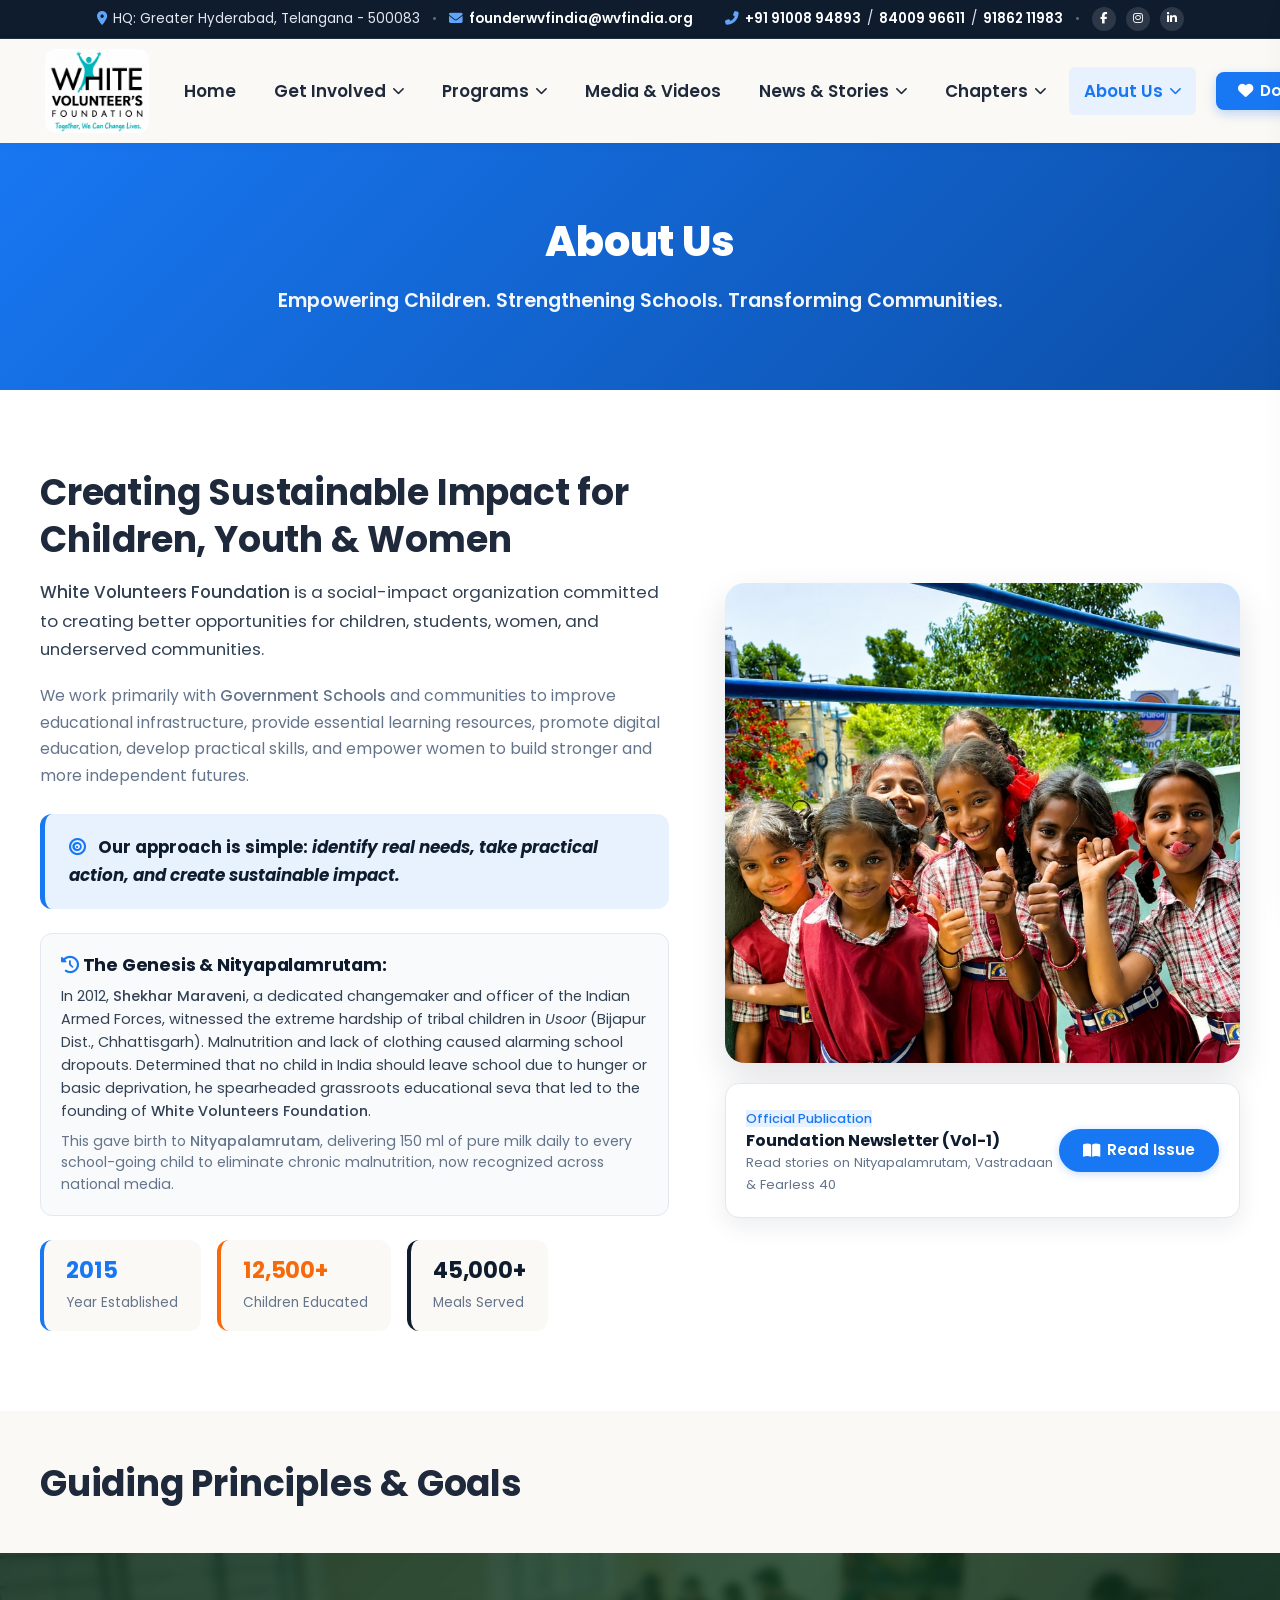
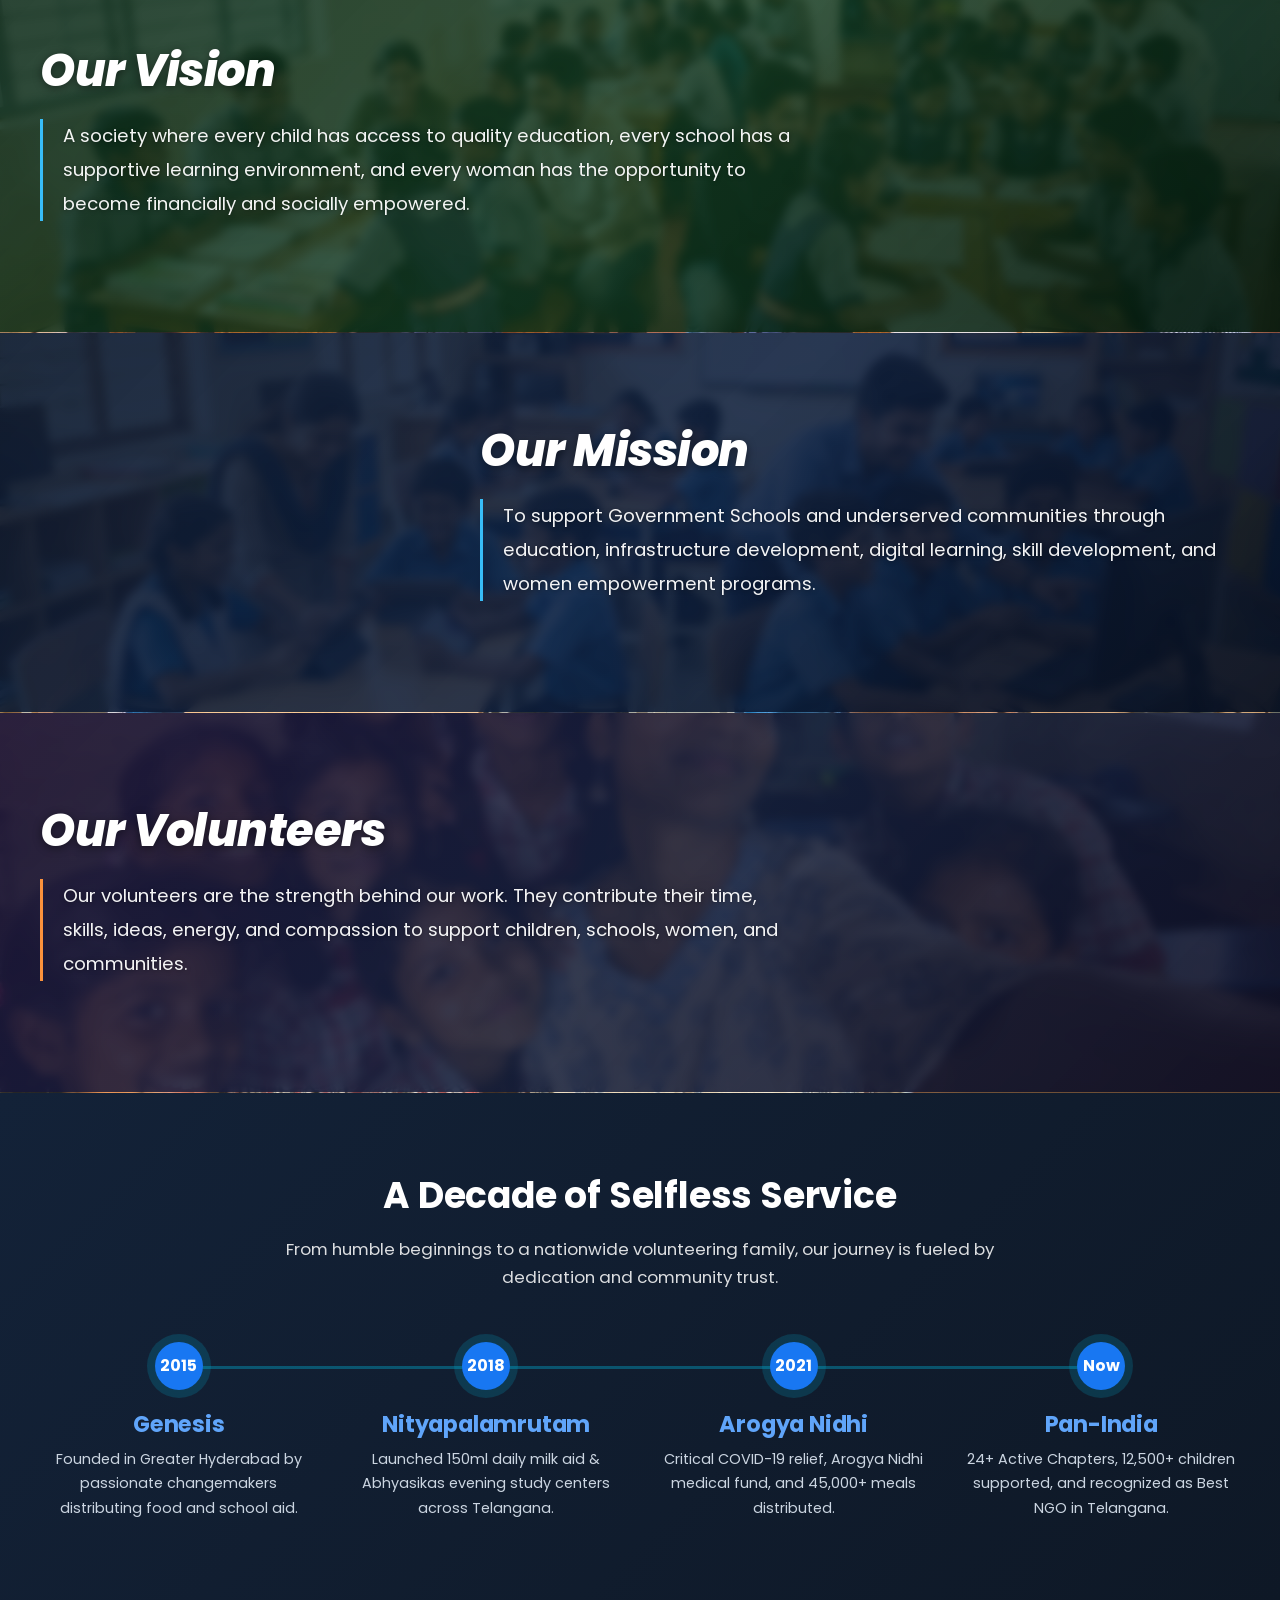
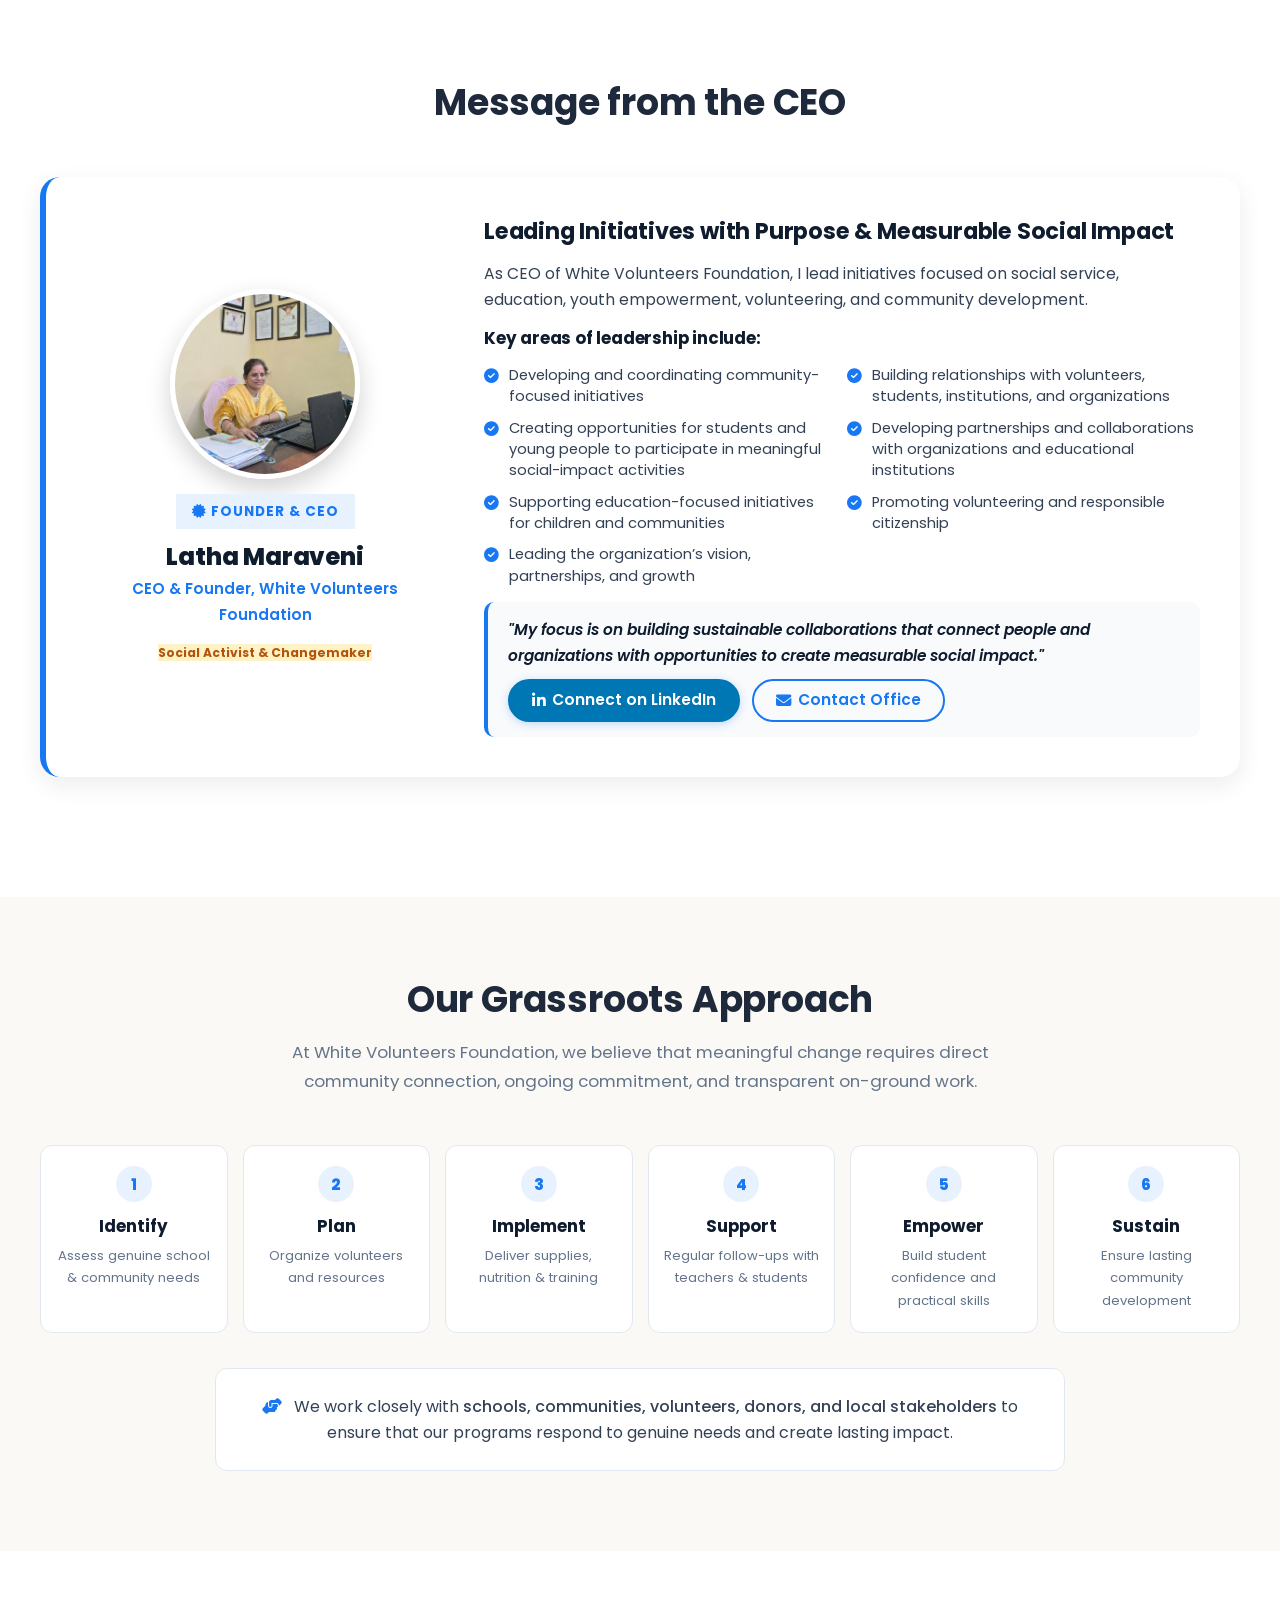
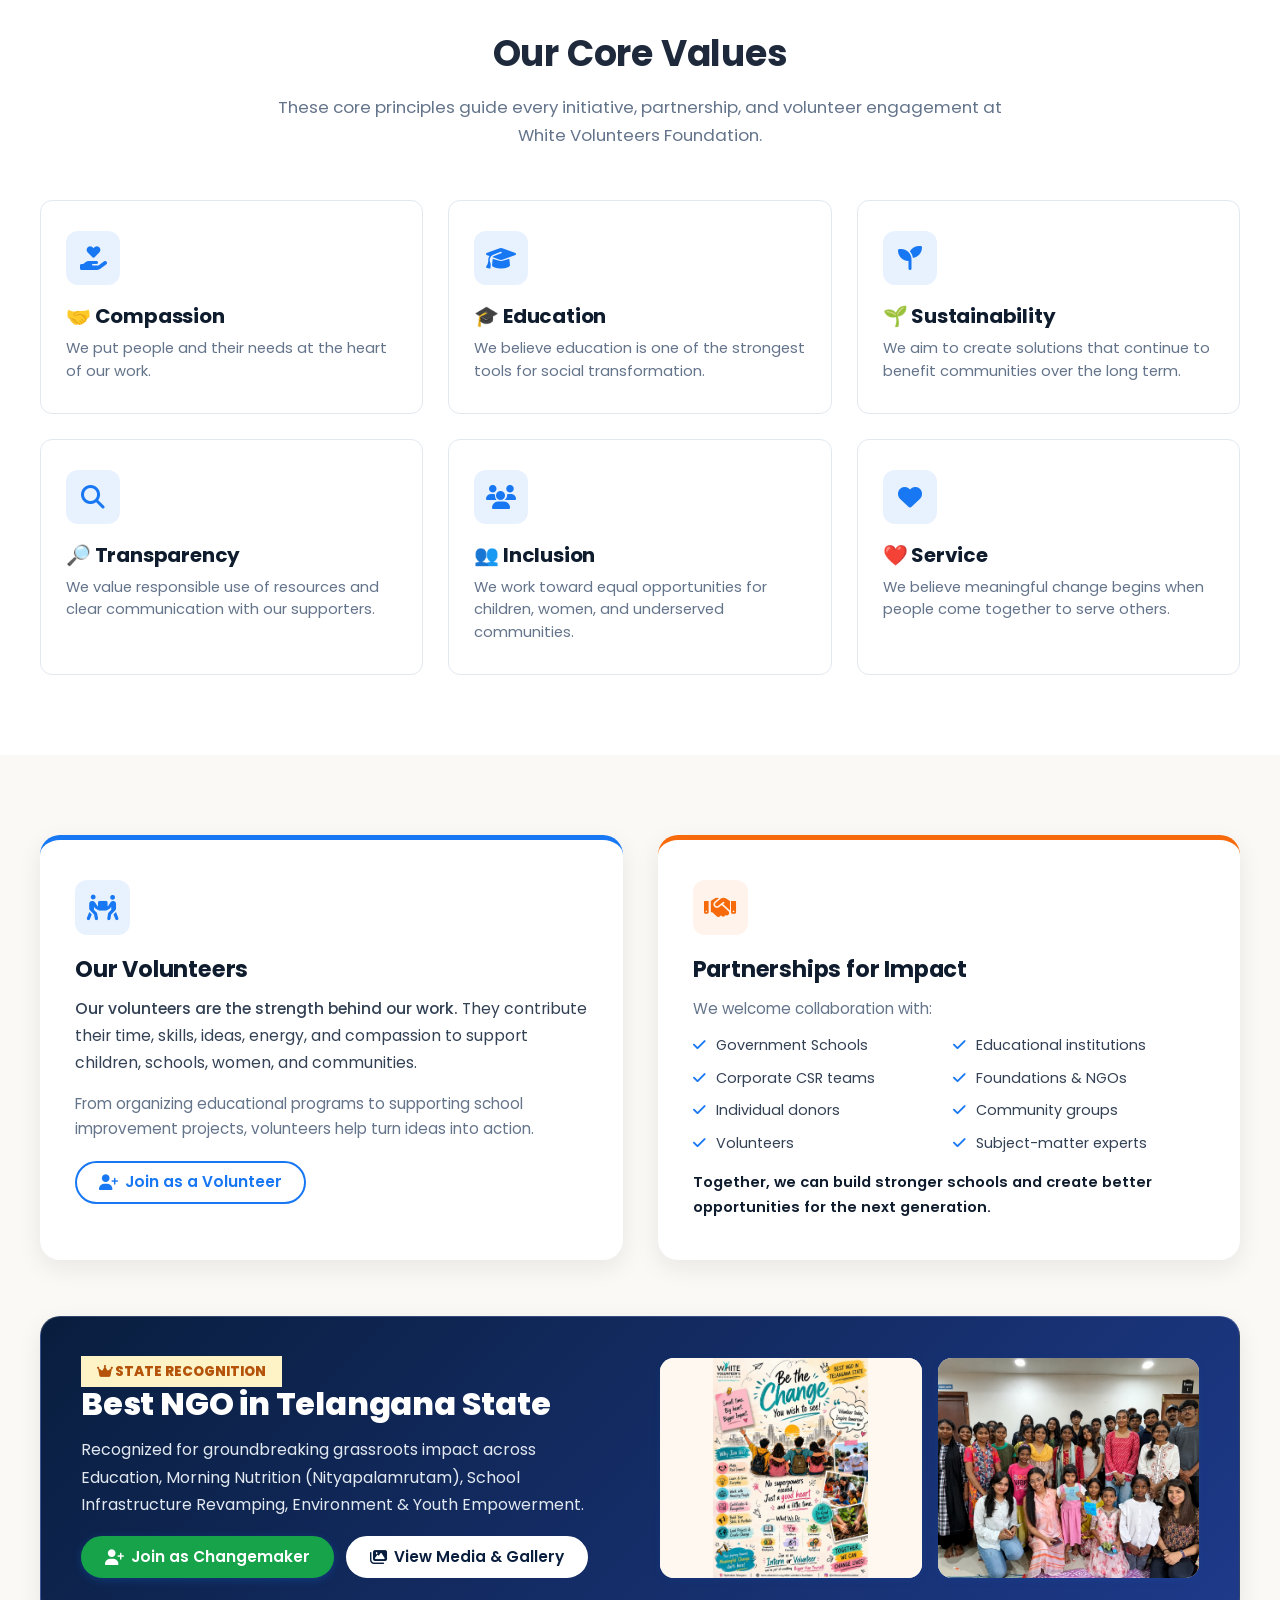
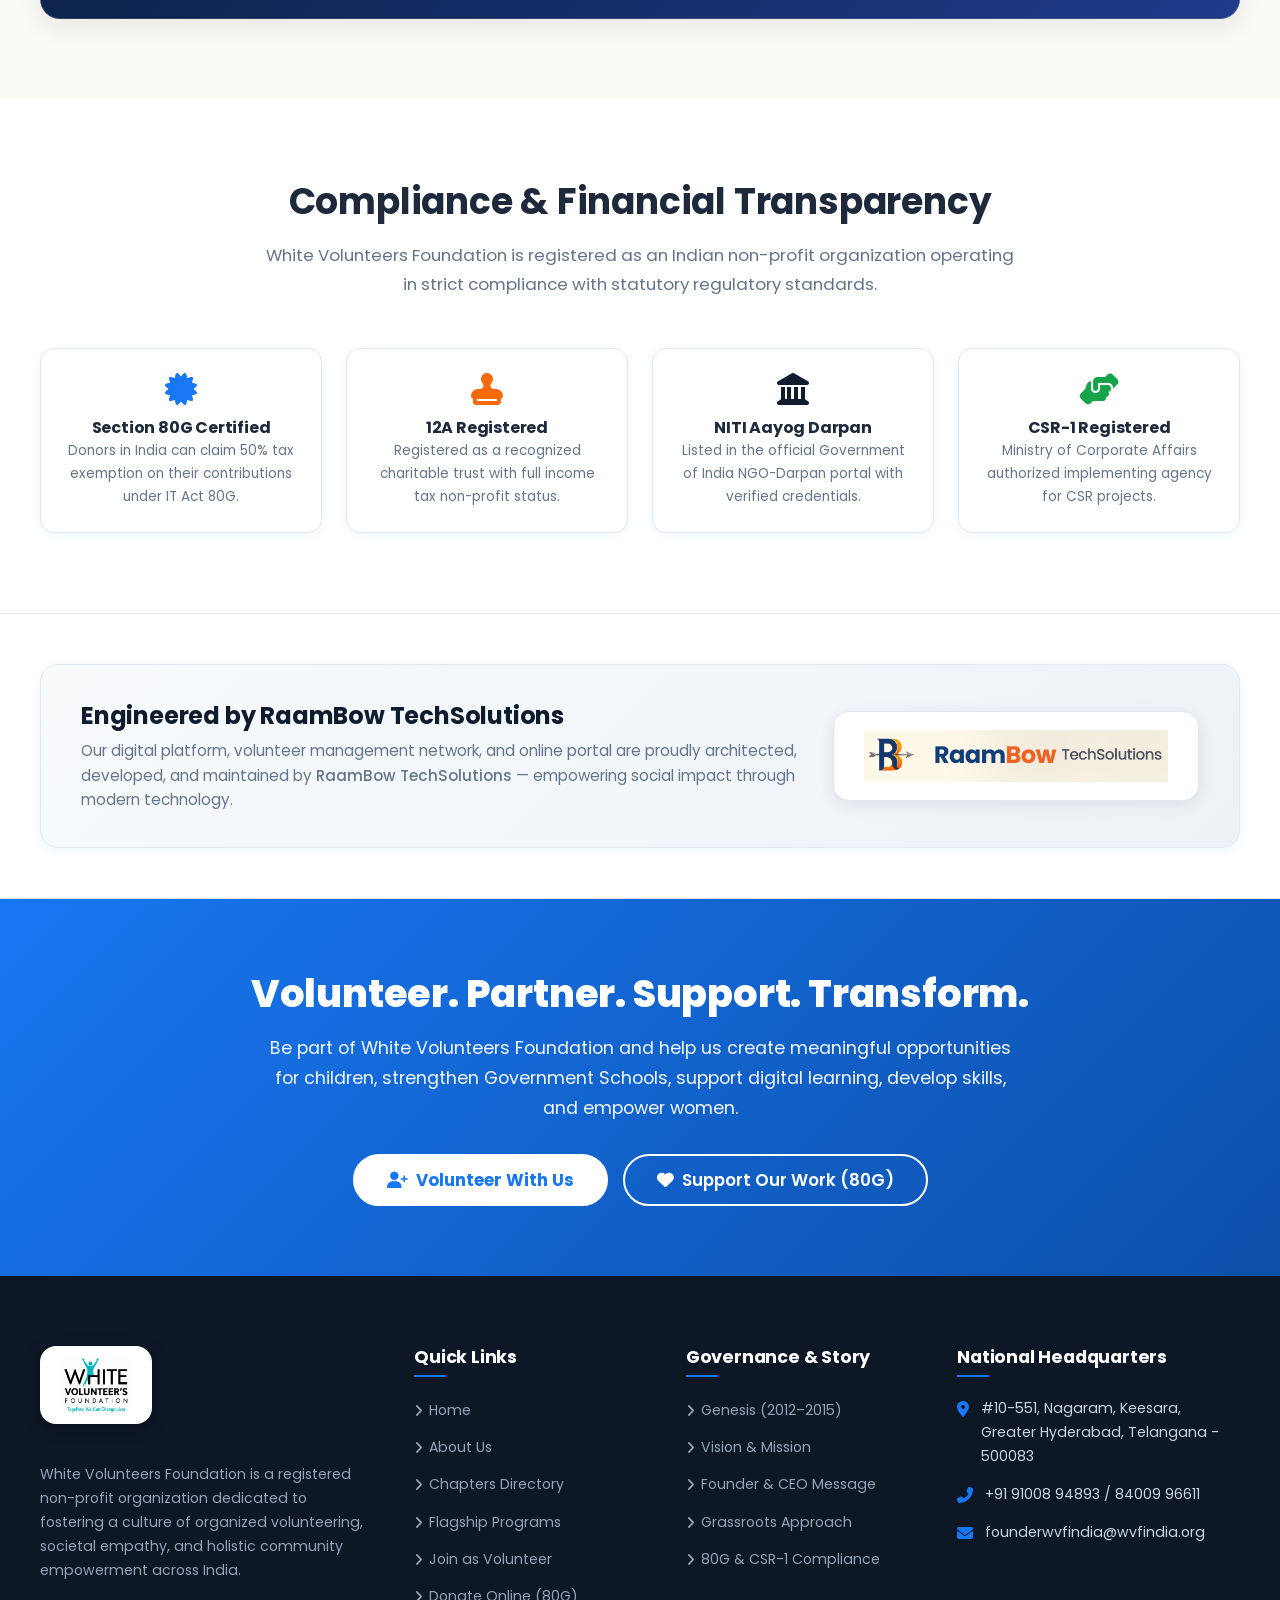
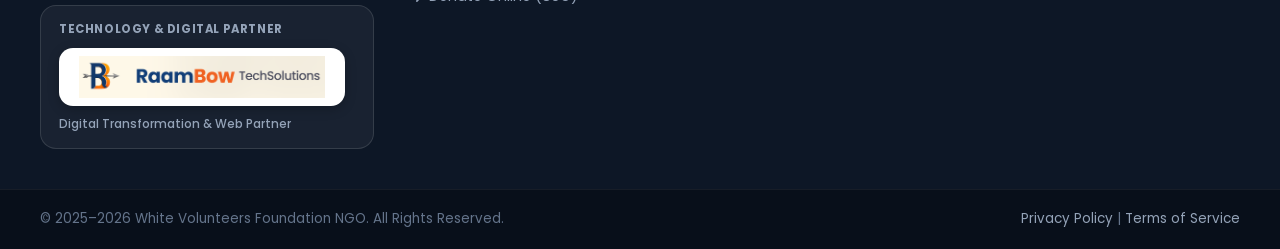
==== about.html @ 5dcb15ef "Initial commit: White Volunteers Foundation website" ====
<!DOCTYPE html>
<html lang="en">
<head>
  <meta charset="UTF-8">
  <meta name="viewport" content="width=device-width, initial-scale=1.0">
  <title>About Us | White Volunteers Foundation</title>
  <meta name="description" content="Learn about White Volunteers Foundation's history, vision, leadership, philosophy of seva, and commitment to transparent social impact since 2015.">
  
  <!-- Favicon -->
  <link rel="icon" type="image/png" href="assets/images/logo.png">
  
  <!-- Google Fonts (Poppins: 400, 500, 600, 700, 800) -->
  <link rel="preconnect" href="https://fonts.googleapis.com">
  <link rel="preconnect" href="https://fonts.gstatic.com" crossorigin>
  <link href="https://fonts.googleapis.com/css2?family=Poppins:ital,wght@0,300;0,400;0,500;0,600;0,700;0,800;0,900;1,400;1,500;1,600;1,700&display=swap" rel="stylesheet">
  
  <!-- Font Awesome Icons -->
  <link rel="stylesheet" href="https://cdnjs.cloudflare.com/ajax/libs/font-awesome/6.5.1/css/all.min.css">
  
  <!-- Main Stylesheet -->
  <link rel="stylesheet" href="assets/css/style.css">

  <script>
    if ('scrollRestoration' in history) {
      history.scrollRestoration = 'manual';
    }
    window.scrollTo(0, 0);
  </script>
</head>
<body>

  <!-- Topbar -->
  <div class="topbar">
    <div class="container topbar-container">
      <div class="topbar-group">
        <span class="topbar-item"><i class="fas fa-map-marker-alt"></i> HQ: Greater Hyderabad, Telangana - 500083</span>
        <span class="topbar-sep">&bull;</span>
        <span class="topbar-item"><i class="fas fa-envelope"></i> <a href="mailto:founderwvfindia@wvfindia.org">founderwvfindia@wvfindia.org</a></span>
      </div>

      <div class="topbar-group">
        <span class="topbar-item"><i class="fas fa-phone-alt"></i> <a href="tel:+919100894893">+91 91008 94893</a> / <a href="tel:+918400996611">84009 96611</a> / <a href="tel:+919186211983">91862 11983</a></span>
        <span class="topbar-sep">&bull;</span>
        <div class="topbar-socials">
          <a href="https://www.facebook.com/www.wvfindia.org?mibextid=rS40aB7S9Ucbxw6v" target="_blank" aria-label="Facebook"><i class="fab fa-facebook-f"></i></a>
          <a href="https://www.instagram.com/p/DHYTIrJPWHr/?igsh=NXNieDFqODU4czhj" target="_blank" aria-label="Instagram"><i class="fab fa-instagram"></i></a>
          <a href="https://in.linkedin.com/in/latha-maraveni-44308a165" target="_blank" aria-label="LinkedIn"><i class="fab fa-linkedin-in"></i></a>
        </div>
      </div>
    </div>
  </div>

  <!-- Site Header -->
  <header class="site-header">
    <div class="container">
      <nav class="navbar">
        <!-- Logo -->
        <a href="index.html" class="logo-container" aria-label="White Volunteers Foundation Home">
          <img src="assets/images/logo.png" alt="White Volunteer's Foundation" class="brand-logo-img">
        </a>

        <!-- Desktop Navigation Menu -->
        <ul class="nav-menu">
          <li class="nav-item">
            <a href="index.html" class="nav-link">Home</a>
          </li>

          <!-- Get Involved Dropdown -->
          <li class="nav-item has-mega-menu">
            <a href="volunteer.html" class="nav-link">Get Involved <i class="fas fa-chevron-down"></i></a>
            <div class="mega-menu">
              <div class="container">
                <div class="mega-menu-grid">
                  <div>
                    <h4 class="mega-col-title"><i class="fas fa-hand-holding-heart"></i> Volunteering Tracks</h4>
                    <ul class="mega-list">
                      <li><a href="volunteer.html#community-internship"><i class="fas fa-graduation-cap"></i> Community Connect Internship</a></li>
                      <li><a href="volunteer.html" onclick="openVolunteerModal('Weekend Seva')"><i class="fas fa-user"></i> Weekend School Seva</a></li>
                      <li><a href="volunteer.html" onclick="openVolunteerModal('Skill Mentorship')"><i class="fas fa-chalkboard-teacher"></i> Student Skill Mentorship</a></li>
                      <li><a href="volunteer.html" onclick="openVolunteerModal('School Kit Drive')"><i class="fas fa-box-open"></i> School Kit Donation Drive</a></li>
                    </ul>
                  </div>
                  <div>
                    <h4 class="mega-col-title"><i class="fas fa-handshake"></i> Partnerships</h4>
                    <ul class="mega-list">
                      <li><a href="programs.html"><i class="fas fa-briefcase"></i> Corporate CSR Collaborations</a></li>
                      <li><a href="about.html#values"><i class="fas fa-users-cog"></i> Institutional Partnerships</a></li>
                      <li><a href="about.html#impact-approach"><i class="fas fa-landmark"></i> Our Grassroots Approach</a></li>
                      <li><a href="contact.html"><i class="fas fa-building"></i> Partner With Us</a></li>
                    </ul>
                  </div>
                  <div>
                    <h4 class="mega-col-title"><i class="fas fa-calendar-alt"></i> Giving & Impact</h4>
                    <ul class="mega-list">
                      <li><a href="donate.html"><i class="fas fa-donate"></i> Online Donation (80G Exemption)</a></li>
                      <li><a href="donate.html#payment-portal"><i class="fas fa-qrcode"></i> Scan PhonePe QR</a></li>
                      <li><a href="chapters.html"><i class="fas fa-map-marked-alt"></i> 24+ City Chapters</a></li>
                      <li><a href="newsletter.html"><i class="fas fa-newspaper"></i> Foundation Newsletter Vol-1</a></li>
                    </ul>
                  </div>
                  <div class="mega-cta-card">
                    <h4>Make a Difference</h4>
                    <p>Join over 12,500 active volunteers across 24+ city chapters today!</p>
                    <button class="btn btn-primary btn-sm" onclick="openVolunteerModal('Header Menu Signup')"><i class="fas fa-user-plus"></i> Join as Volunteer</button>
                  </div>
                </div>
              </div>
            </div>
          </li>

          <!-- Programs Dropdown -->
          <li class="nav-item has-mega-menu">
            <a href="programs.html" class="nav-link">Programs <i class="fas fa-chevron-down"></i></a>
            <div class="mega-menu">
              <div class="container">
                <div class="mega-menu-grid">
                  <div>
                    <h4 class="mega-col-title"><i class="fas fa-school"></i> 5 Key Projects</h4>
                    <ul class="mega-list">
                      <li><a href="javascript:void(0)" onclick="openProjectModal(1)"><i class="fas fa-paint-roller"></i> 1. School Renovation</a></li>
                      <li><a href="javascript:void(0)" onclick="openProjectModal(2)"><i class="fas fa-pencil-ruler"></i> 2. Stationery Distribution</a></li>
                      <li><a href="javascript:void(0)" onclick="openProjectModal(3)"><i class="fas fa-laptop-code"></i> 3. Student Skill Development</a></li>
                      <li><a href="javascript:void(0)" onclick="openProjectModal(4)"><i class="fas fa-desktop"></i> 4. Digital Library in Schools</a></li>
                      <li><a href="javascript:void(0)" onclick="openProjectModal(5)"><i class="fas fa-female"></i> 5. Women Empowerment</a></li>
                    </ul>
                  </div>
                  <div>
                    <h4 class="mega-col-title"><i class="fas fa-heartbeat"></i> Flagship Drives</h4>
                    <ul class="mega-list">
                      <li><a href="newsletter.html#nityapalamrutam"><i class="fas fa-tint"></i> Nityapalamrutam Milk Aid</a></li>
                      <li><a href="newsletter.html#vastradaan"><i class="fas fa-tshirt"></i> Vastradaan Clothing Drive</a></li>
                      <li><a href="newsletter.html#bhuddhishakti"><i class="fas fa-graduation-cap"></i> Bhuddhishakti Scholarships</a></li>
                      <li><a href="newsletter.html#brainybirds"><i class="fas fa-dove"></i> #BRAINYBIRDS School Seva</a></li>
                    </ul>
                  </div>
                  <div>
                    <h4 class="mega-col-title"><i class="fas fa-bullseye"></i> Special Campaigns</h4>
                    <ul class="mega-list">
                      <li><a href="volunteer.html#internship"><i class="fas fa-graduation-cap"></i> Community Connect Internship</a></li>
                      <li><a href="javascript:void(0)" onclick="openDonateModal(200, 'Education Today - 500 Children')"><i class="fas fa-child"></i> Education Today Campaign</a></li>
                      <li><a href="programs.html"><i class="fas fa-layer-group"></i> View All Flagship Programs</a></li>
                    </ul>
                  </div>
                  <div class="mega-cta-card">
                    <h4 style="color: var(--primary);">Support A Child</h4>
                    <p>Sponsor a child's complete school stationery kit for only ₹200.</p>
                    <button class="btn btn-primary btn-sm" onclick="openDonateModal(200, 'Sponsor a Child')"><i class="fas fa-heart"></i> Donate ₹200</button>
                  </div>
                </div>
              </div>
            </div>
          </li>

          <!-- Media & Videos Link -->
          <li class="nav-item">
            <a href="media.html" class="nav-link">Media & Videos</a>
          </li>

          <!-- News & Stories Dropdown -->
          <li class="nav-item">
            <a href="newsletter.html" class="nav-link">News & Stories <i class="fas fa-chevron-down"></i></a>
            <ul class="dropdown-menu">
              <li><a href="newsletter.html" class="dropdown-item"><i class="fas fa-newspaper"></i> Foundation Newsletter (Vol-1)</a></li>
              <li><a href="media.html" class="dropdown-item"><i class="fas fa-video"></i> Video Documentaries & Ground Action</a></li>
              <li><a href="https://timesofindia.indiatimes.com/city/hyderabad/officers-initiative-provides-nutrition-to-3k-students/amp_articleshow/116662040.cms" target="_blank" class="dropdown-item"><i class="fas fa-newspaper"></i> Times of India National Feature</a></li>
              <li><a href="https://www.sakshi.com/telugu-news/family/start-school-breakfast-latha-maraveni-latha-maraveni-1443149" target="_blank" class="dropdown-item"><i class="fas fa-newspaper"></i> Sakshi News Story</a></li>
            </ul>
          </li>

          <!-- Chapters Direct Link -->
          <li class="nav-item">
            <a href="chapters.html" class="nav-link">Chapters <i class="fas fa-chevron-down"></i></a>
            <ul class="dropdown-menu">
              <li><a href="chapters.html" class="dropdown-item"><i class="fas fa-map-marked-alt"></i> All 24+ City Chapters</a></li>
              <li><a href="chapters.html" class="dropdown-item"><i class="fas fa-city"></i> Hyderabad Central HQ</a></li>
              <li><a href="chapters.html" class="dropdown-item"><i class="fas fa-landmark"></i> Warangal Chapter</a></li>
              <li><a href="chapters.html" class="dropdown-item"><i class="fas fa-building"></i> Bengaluru Chapter</a></li>
              <li><a href="chapters.html" class="dropdown-item"><i class="fas fa-landmark"></i> Delhi-NCR Chapter</a></li>
            </ul>
          </li>

          <!-- About Us Dropdown -->
          <li class="nav-item">
            <a href="about.html" class="nav-link active">About Us <i class="fas fa-chevron-down"></i></a>
            <ul class="dropdown-menu">
              <li><a href="about.html#story" class="dropdown-item"><i class="fas fa-history"></i> Our Story & Journey</a></li>
              <li><a href="about.html#vision-mission" class="dropdown-item"><i class="fas fa-bullseye"></i> Vision & Mission</a></li>
              <li><a href="about.html#leadership-note" class="dropdown-item"><i class="fas fa-user-tie"></i> Message from the CEO</a></li>
              <li><a href="about.html#impact-approach" class="dropdown-item"><i class="fas fa-hands-helping"></i> Our Grassroots Approach</a></li>
              <li><a href="about.html#values" class="dropdown-item"><i class="fas fa-heart"></i> Our 6 Core Values</a></li>
            </ul>
          </li>
        </ul>

        <!-- Right Side Action Buttons -->
        <div class="header-actions">
          <button class="btn btn-primary btn-sm" onclick="openDonateModal(1000, 'About Us Page')"><i class="fas fa-heart"></i> Donate</button>
          <button class="btn btn-outline btn-sm" onclick="openVolunteerModal('About Us Page')"><i class="fas fa-user-plus"></i> Volunteer</button>
          <button class="mobile-toggle" aria-label="Open Navigation Menu"><i class="fas fa-bars"></i></button>
        </div>
      </nav>
    </div>
  </header>

  <!-- Mobile Drawer -->
  <div class="mobile-drawer-overlay"></div>
  <div class="mobile-drawer">
    <div class="drawer-header">
      <div class="logo-container">
        <img src="assets/images/logo.png" alt="White Volunteer's Foundation" style="height: 52px; border-radius: 6px;">
      </div>
      <button class="drawer-close"><i class="fas fa-times"></i></button>
    </div>
    <ul class="mobile-nav-list">
      <li><a href="index.html" class="mobile-nav-link">Home</a></li>
      <li><a href="volunteer.html" class="mobile-nav-link">Get Involved</a></li>
      <li><a href="programs.html" class="mobile-nav-link">Programs (5 Key Projects)</a></li>
      <li><a href="media.html" class="mobile-nav-link">Media & Videos</a></li>
      <li><a href="newsletter.html" class="mobile-nav-link">Newsletter (Vol-1)</a></li>
      <li><a href="chapters.html" class="mobile-nav-link">Chapters (24+ Cities)</a></li>
      <li><a href="about.html" class="mobile-nav-link active">About Us</a></li>
      <li><a href="contact.html" class="mobile-nav-link">Contact Us</a></li>
    </ul>
    <div class="drawer-footer">
      <button class="btn btn-primary" style="width: 100%;" onclick="openDonateModal(1000, 'Mobile Drawer')"><i class="fas fa-heart"></i> Donate Now</button>
      <button class="btn btn-outline" style="width: 100%;" onclick="openVolunteerModal('Mobile Drawer')"><i class="fas fa-user-plus"></i> Become a Volunteer</button>
    </div>
  </div>

  <!-- Page Banner -->
  <section style="background: linear-gradient(135deg, var(--primary) 0%, #0c4fa8 100%); color: #fff; padding: 4.5rem 0; text-align: center;">
    <div class="container">
      <h1 style="color: #ffffff; margin-bottom: 1rem; font-size: 2.6rem; font-weight: 800;">About Us</h1>
      <p style="color: rgba(255, 255, 255, 0.95); max-width: 780px; margin: 0 auto; font-size: 1.2rem; font-weight: 600;">
        Empowering Children. Strengthening Schools. Transforming Communities.
      </p>
    </div>
  </section>

  <!-- About Us & Our Core Approach -->
  <section class="section-padding" id="story">
    <div class="container">
      <div style="display: grid; grid-template-columns: 1.1fr 0.9fr; gap: 3.5rem; align-items: center;">
        <div>
          <h2 class="section-title align-left">Creating Sustainable Impact for Children, Youth & Women</h2>
          <p style="font-size: 1.05rem; line-height: 1.7; color: var(--text-main); margin-bottom: 1.2rem;">
            <strong>White Volunteers Foundation</strong> is a social-impact organization committed to creating better opportunities for children, students, women, and underserved communities.
          </p>
          <p style="font-size: 0.98rem; line-height: 1.7; color: var(--text-muted); margin-bottom: 1.2rem;">
            We work primarily with <strong>Government Schools</strong> and communities to improve educational infrastructure, provide essential learning resources, promote digital education, develop practical skills, and empower women to build stronger and more independent futures.
          </p>
          <div style="background: var(--primary-light); padding: 1.2rem 1.5rem; border-radius: 12px; border-left: 5px solid var(--primary); margin: 1.5rem 0;">
            <p style="margin: 0; font-weight: 700; color: var(--secondary); font-size: 1.05rem;">
              <i class="fas fa-bullseye" style="color: var(--primary); margin-right: 8px;"></i>
              Our approach is simple: <em>identify real needs, take practical action, and create sustainable impact.</em>
            </p>
          </div>
          
          <div style="background: var(--bg-subtle); padding: 20px; border-radius: 12px; margin-top: 20px; border: 1px solid var(--border-color);">
            <h4 style="color: var(--secondary); font-size: 1.1rem; margin-bottom: 8px;"><i class="fas fa-history" style="color: var(--primary);"></i> The Genesis & Nityapalamrutam:</h4>
            <p style="font-size: 0.9rem; line-height: 1.6; color: var(--text-main); margin-bottom: 8px;">
              In 2012, <strong>Shekhar Maraveni</strong>, a dedicated changemaker and officer of the Indian Armed Forces, witnessed the extreme hardship of tribal children in <em>Usoor</em> (Bijapur Dist., Chhattisgarh). Malnutrition and lack of clothing caused alarming school dropouts. Determined that no child in India should leave school due to hunger or basic deprivation, he spearheaded grassroots educational seva that led to the founding of <strong>White Volunteers Foundation</strong>.
            </p>
            <p style="font-size: 0.88rem; line-height: 1.5; color: var(--text-muted); margin: 0;">
              This gave birth to <strong>Nityapalamrutam</strong>, delivering 150 ml of pure milk daily to every school-going child to eliminate chronic malnutrition, now recognized across national media.
            </p>
          </div>

          <div style="display: flex; gap: 1rem; margin-top: 1.5rem; flex-wrap: wrap;">
            <div style="background: var(--bg-warm); padding: 1rem 1.4rem; border-radius: 12px; border-left: 4px solid var(--primary);">
              <h4 style="color: var(--primary); font-size: 1.4rem; margin-bottom: 0.2rem;">2015</h4>
              <span style="font-size: 0.85rem; color: var(--text-muted);">Year Established</span>
            </div>
            <div style="background: var(--bg-warm); padding: 1rem 1.4rem; border-radius: 12px; border-left: 4px solid var(--accent);">
              <h4 style="color: var(--accent); font-size: 1.4rem; margin-bottom: 0.2rem;">12,500+</h4>
              <span style="font-size: 0.85rem; color: var(--text-muted);">Children Educated</span>
            </div>
            <div style="background: var(--bg-warm); padding: 1rem 1.4rem; border-radius: 12px; border-left: 4px solid var(--secondary);">
              <h4 style="color: var(--secondary); font-size: 1.4rem; margin-bottom: 0.2rem;">45,000+</h4>
              <span style="font-size: 0.85rem; color: var(--text-muted);">Meals Served</span>
            </div>
          </div>
        </div>

        <div>
          <img src="assets/images/school-girls-thumbs-up-outdoors.jpg" alt="White Volunteers Foundation School Engagement - Joyful Students" style="border-radius: 20px; box-shadow: var(--shadow-lg); width: 100%; height: 480px; object-fit: cover; object-position: center 15%;">
          
          <div style="background: #ffffff; padding: 20px; border-radius: 14px; box-shadow: var(--shadow-md); margin-top: 20px; border: 1px solid var(--border-color); display: flex; justify-content: space-between; align-items: center;">
            <div>
              <span class="badge" style="background: var(--primary-light); color: var(--primary); margin-bottom: 5px; font-size: 0.8rem;">Official Publication</span>
              <h4 style="margin: 0; font-size: 1rem; color: var(--secondary);">Foundation Newsletter (Vol-1)</h4>
              <p style="margin: 0; font-size: 0.82rem; color: var(--text-muted);">Read stories on Nityapalamrutam, Vastradaan & Fearless 40</p>
            </div>
            <a href="newsletter.html" class="btn btn-primary btn-sm"><i class="fas fa-book-open"></i> Read Issue</a>
          </div>
        </div>
      </div>
    </div>
  </section>

  <!-- Vision & Mission Immersive Stacked Section -->
  <section class="vision-mission-stacked-section" id="vision-mission">
    <div class="container text-center" style="padding-top: 50px; padding-bottom: 30px;">
      <h2 class="section-title">Guiding Principles &amp; Goals</h2>
    </div>

    <div class="immersive-stacked-wrap">
      <!-- Panel 1: Vision -->
      <div class="immersive-panel vision-panel">
        <div class="container immersive-container-left">
          <div class="immersive-content-box">
            <h3 class="immersive-title">Our Vision</h3>
            <div class="immersive-accent-quote">
              <p class="immersive-text">
                A society where every child has access to quality education, every school has a supportive learning environment, and every woman has the opportunity to become financially and socially empowered.
              </p>
            </div>
          </div>
        </div>
      </div>

      <!-- Panel 2: Mission (Right Side / Alternating Layout) -->
      <div class="immersive-panel mission-panel">
        <div class="container immersive-container-right">
          <div class="immersive-content-box">
            <h3 class="immersive-title">Our Mission</h3>
            <div class="immersive-accent-quote">
              <p class="immersive-text">
                To support Government Schools and underserved communities through education, infrastructure development, digital learning, skill development, and women empowerment programs.
              </p>
            </div>
          </div>
        </div>
      </div>

      <!-- Panel 3: Our Volunteers -->
      <div class="immersive-panel volunteer-panel">
        <div class="container immersive-container-left">
          <div class="immersive-content-box">
            <h3 class="immersive-title">Our Volunteers</h3>
            <div class="immersive-accent-quote">
              <p class="immersive-text">
                Our volunteers are the strength behind our work. They contribute their time, skills, ideas, energy, and compassion to support children, schools, women, and communities.
              </p>
            </div>
          </div>
        </div>
      </div>
    </div>
  </section>

  <!-- Timeline / Milestone Section -->
  <section class="section-padding timeline-section" id="story">
    <div class="container">
      <div class="section-header text-center">
        <h2 class="section-title" style="color: #fff;">A Decade of Selfless Service</h2>
        <p class="section-desc" style="color: rgba(255, 255, 255, 0.85);">From humble beginnings to a nationwide volunteering family, our journey is fueled by dedication and community trust.</p>
      </div>

      <div class="timeline">
        <div class="timeline-line"></div>
        <div class="timeline-item">
          <span class="dot">2015</span>
          <h3>Genesis</h3>
          <p>Founded in Greater Hyderabad by passionate changemakers distributing food and school aid.</p>
        </div>
        <div class="timeline-item">
          <span class="dot">2018</span>
          <h3>Nityapalamrutam</h3>
          <p>Launched 150ml daily milk aid &amp; Abhyasikas evening study centers across Telangana.</p>
        </div>
        <div class="timeline-item">
          <span class="dot">2021</span>
          <h3>Arogya Nidhi</h3>
          <p>Critical COVID-19 relief, Arogya Nidhi medical fund, and 45,000+ meals distributed.</p>
        </div>
        <div class="timeline-item">
          <span class="dot">Now</span>
          <h3>Pan-India</h3>
          <p>24+ Active Chapters, 12,500+ children supported, and recognized as Best NGO in Telangana.</p>
        </div>
      </div>
    </div>
  </section>

  <!-- CEO Leadership Note -->
  <section class="section-padding" id="leadership-note">
    <div class="container">
      <div class="section-header text-center">
        <h2 class="section-title">Message from the CEO</h2>
      </div>

      <div class="ceo-card">
        <div class="ceo-avatar-wrap">
          <div style="width: 190px; height: 190px; border-radius: 50%; overflow: hidden; margin: 0 auto 15px; border: 5px solid #ffffff; box-shadow: 0 10px 25px rgba(0,0,0,0.18);">
            <img src="assets/images/founder-ceo-latha-maraveni.jpg" alt="Latha Maraveni - CEO & Founder, White Volunteers Foundation" style="width: 100%; height: 100%; object-fit: cover; object-position: 40% 18%;">
          </div>
          <span class="ceo-badge-tag"><i class="fas fa-certificate"></i> Founder & CEO</span>
          <h3 class="ceo-name">Latha Maraveni</h3>
          <div class="ceo-role">CEO & Founder, White Volunteers Foundation</div>
          <div style="margin-top: 10px;">
            <span class="badge" style="background: #fef3c7; color: #b45309; font-size: 0.76rem; font-weight: 700;">Social Activist & Changemaker</span>
          </div>
        </div>

        <div class="ceo-content">
          <h3>Leading Initiatives with Purpose & Measurable Social Impact</h3>
          <p style="font-size: 0.98rem; line-height: 1.65; color: var(--text-main); margin-bottom: 15px;">
            As CEO of White Volunteers Foundation, I lead initiatives focused on social service, education, youth empowerment, volunteering, and community development.
          </p>
          
          <h4 style="font-size: 1.05rem; font-weight: 700; color: var(--secondary); margin-bottom: 10px;">Key areas of leadership include:</h4>
          <ul class="ceo-points-list">
            <li><i class="fas fa-check-circle"></i> Developing and coordinating community-focused initiatives</li>
            <li><i class="fas fa-check-circle"></i> Building relationships with volunteers, students, institutions, and organizations</li>
            <li><i class="fas fa-check-circle"></i> Creating opportunities for students and young people to participate in meaningful social-impact activities</li>
            <li><i class="fas fa-check-circle"></i> Developing partnerships and collaborations with organizations and educational institutions</li>
            <li><i class="fas fa-check-circle"></i> Supporting education-focused initiatives for children and communities</li>
            <li><i class="fas fa-check-circle"></i> Promoting volunteering and responsible citizenship</li>
            <li><i class="fas fa-check-circle"></i> Leading the organization’s vision, partnerships, and growth</li>
          </ul>

          <div style="background: var(--bg-subtle); padding: 15px 20px; border-radius: 10px; border-left: 4px solid var(--primary); margin-top: 15px;">
            <p style="font-weight: 600; color: var(--secondary); margin: 0 0 10px 0; font-size: 0.96rem; font-style: italic;">
              "My focus is on building sustainable collaborations that connect people and organizations with opportunities to create measurable social impact."
            </p>
            <div style="display: flex; gap: 12px; align-items: center; flex-wrap: wrap;">
              <a href="https://in.linkedin.com/in/latha-maraveni-44308a165" target="_blank" class="btn btn-primary btn-sm" style="background: #0077b5; border-color: #0077b5;"><i class="fab fa-linkedin-in"></i> Connect on LinkedIn</a>
              <a href="contact.html" class="btn btn-outline btn-sm"><i class="fas fa-envelope"></i> Contact Office</a>
            </div>
          </div>
        </div>
      </div>
    </div>
  </section>

  <!-- Our Grassroots Approach -->
  <section class="section-padding" style="background-color: var(--bg-warm);" id="impact-approach">
    <div class="container">
      <div class="section-header text-center">
        <h2 class="section-title">Our Grassroots Approach</h2>
        <p class="section-desc">At White Volunteers Foundation, we believe that meaningful change requires direct community connection, ongoing commitment, and transparent on-ground work.</p>
      </div>

      <div class="impact-lifecycle">
        <div class="lifecycle-step">
          <div class="lifecycle-step-num">1</div>
          <div class="lifecycle-step-title">Identify</div>
          <p style="font-size: 0.82rem; color: var(--text-muted); margin: 0;">Assess genuine school & community needs</p>
        </div>

        <div class="lifecycle-step">
          <div class="lifecycle-step-num">2</div>
          <div class="lifecycle-step-title">Plan</div>
          <p style="font-size: 0.82rem; color: var(--text-muted); margin: 0;">Organize volunteers and resources</p>
        </div>

        <div class="lifecycle-step">
          <div class="lifecycle-step-num">3</div>
          <div class="lifecycle-step-title">Implement</div>
          <p style="font-size: 0.82rem; color: var(--text-muted); margin: 0;">Deliver supplies, nutrition & training</p>
        </div>

        <div class="lifecycle-step">
          <div class="lifecycle-step-num">4</div>
          <div class="lifecycle-step-title">Support</div>
          <p style="font-size: 0.82rem; color: var(--text-muted); margin: 0;">Regular follow-ups with teachers & students</p>
        </div>

        <div class="lifecycle-step">
          <div class="lifecycle-step-num">5</div>
          <div class="lifecycle-step-title">Empower</div>
          <p style="font-size: 0.82rem; color: var(--text-muted); margin: 0;">Build student confidence and practical skills</p>
        </div>

        <div class="lifecycle-step">
          <div class="lifecycle-step-num">6</div>
          <div class="lifecycle-step-title">Sustain</div>
          <p style="font-size: 0.82rem; color: var(--text-muted); margin: 0;">Ensure lasting community development</p>
        </div>
      </div>

      <div style="background: #ffffff; padding: 25px 30px; border-radius: 12px; text-align: center; border: 1px solid var(--border-color); max-width: 850px; margin: 0 auto;">
        <p style="margin: 0; color: var(--text-main); font-size: 1rem; line-height: 1.6;">
          <i class="fas fa-hands-helping" style="color: var(--primary); margin-right: 8px;"></i>
          We work closely with <strong>schools, communities, volunteers, donors, and local stakeholders</strong> to ensure that our programs respond to genuine needs and create lasting impact.
        </p>
      </div>
    </div>
  </section>

  <!-- Our 6 Core Values -->
  <section class="section-padding" id="values">
    <div class="container">
      <div class="section-header text-center">
        <h2 class="section-title">Our Core Values</h2>
        <p class="section-desc">These core principles guide every initiative, partnership, and volunteer engagement at White Volunteers Foundation.</p>
      </div>

      <div class="values-grid-6">
        <div class="value-card-box">
          <div class="value-icon-circle"><i class="fas fa-hand-holding-heart"></i></div>
          <h3 class="value-title">🤝 Compassion</h3>
          <p class="value-desc">We put people and their needs at the heart of our work.</p>
        </div>

        <div class="value-card-box">
          <div class="value-icon-circle"><i class="fas fa-graduation-cap"></i></div>
          <h3 class="value-title">🎓 Education</h3>
          <p class="value-desc">We believe education is one of the strongest tools for social transformation.</p>
        </div>

        <div class="value-card-box">
          <div class="value-icon-circle"><i class="fas fa-seedling"></i></div>
          <h3 class="value-title">🌱 Sustainability</h3>
          <p class="value-desc">We aim to create solutions that continue to benefit communities over the long term.</p>
        </div>

        <div class="value-card-box">
          <div class="value-icon-circle"><i class="fas fa-search"></i></div>
          <h3 class="value-title">🔎 Transparency</h3>
          <p class="value-desc">We value responsible use of resources and clear communication with our supporters.</p>
        </div>

        <div class="value-card-box">
          <div class="value-icon-circle"><i class="fas fa-users"></i></div>
          <h3 class="value-title">👥 Inclusion</h3>
          <p class="value-desc">We work toward equal opportunities for children, women, and underserved communities.</p>
        </div>

        <div class="value-card-box">
          <div class="value-icon-circle"><i class="fas fa-heart"></i></div>
          <h3 class="value-title">❤️ Service</h3>
          <p class="value-desc">We believe meaningful change begins when people come together to serve others.</p>
        </div>
      </div>
    </div>
  </section>

  <!-- Our Volunteers & Partnerships -->
  <section class="section-padding" style="background-color: var(--bg-warm);" id="volunteers-partnerships">
    <div class="container">
      <div style="display: grid; grid-template-columns: 1fr 1fr; gap: 35px;">
        <div style="background: #ffffff; padding: 40px 35px; border-radius: var(--radius-lg); box-shadow: var(--shadow-md); border-top: 5px solid var(--primary);">
          <div style="width: 55px; height: 55px; border-radius: 12px; background: var(--primary-light); color: var(--primary); display: flex; align-items: center; justify-content: center; font-size: 1.6rem; margin-bottom: 20px;">
            <i class="fas fa-people-carry"></i>
          </div>
          <h3 style="font-size: 1.4rem; color: var(--secondary); margin-bottom: 12px;">Our Volunteers</h3>
          <p style="font-size: 0.98rem; line-height: 1.7; color: var(--text-main); margin-bottom: 15px;">
            <strong>Our volunteers are the strength behind our work.</strong> They contribute their time, skills, ideas, energy, and compassion to support children, schools, women, and communities.
          </p>
          <p style="font-size: 0.95rem; line-height: 1.65; color: var(--text-muted); margin-bottom: 20px;">
            From organizing educational programs to supporting school improvement projects, volunteers help turn ideas into action.
          </p>
          <button class="btn btn-outline btn-sm" onclick="openVolunteerModal('About Page Volunteers')"><i class="fas fa-user-plus"></i> Join as a Volunteer</button>
        </div>

        <div style="background: #ffffff; padding: 40px 35px; border-radius: var(--radius-lg); box-shadow: var(--shadow-md); border-top: 5px solid var(--accent);">
          <div style="width: 55px; height: 55px; border-radius: 12px; background: var(--accent-light); color: var(--accent); display: flex; align-items: center; justify-content: center; font-size: 1.6rem; margin-bottom: 20px;">
            <i class="fas fa-handshake"></i>
          </div>
          <h3 style="font-size: 1.4rem; color: var(--secondary); margin-bottom: 12px;">Partnerships for Impact</h3>
          <p style="font-size: 0.95rem; line-height: 1.65; color: var(--text-muted); margin-bottom: 12px;">
            We welcome collaboration with:
          </p>
          <ul style="list-style: none; padding: 0; margin: 0 0 15px 0; display: grid; grid-template-columns: 1fr 1fr; gap: 8px; font-size: 0.9rem; color: var(--text-main);">
            <li><i class="fas fa-check" style="color: var(--primary); margin-right: 6px;"></i> Government Schools</li>
            <li><i class="fas fa-check" style="color: var(--primary); margin-right: 6px;"></i> Educational institutions</li>
            <li><i class="fas fa-check" style="color: var(--primary); margin-right: 6px;"></i> Corporate CSR teams</li>
            <li><i class="fas fa-check" style="color: var(--primary); margin-right: 6px;"></i> Foundations & NGOs</li>
            <li><i class="fas fa-check" style="color: var(--primary); margin-right: 6px;"></i> Individual donors</li>
            <li><i class="fas fa-check" style="color: var(--primary); margin-right: 6px;"></i> Community groups</li>
            <li><i class="fas fa-check" style="color: var(--primary); margin-right: 6px;"></i> Volunteers</li>
            <li><i class="fas fa-check" style="color: var(--primary); margin-right: 6px;"></i> Subject-matter experts</li>
          </ul>
          <p style="font-size: 0.92rem; font-weight: 600; color: var(--secondary); margin: 0;">
            Together, we can build stronger schools and create better opportunities for the next generation.
          </p>
        </div>
      </div>

      <!-- State Recognition Banner -->
      <div style="margin-top: 3.5rem; background: linear-gradient(135deg, #091e3e 0%, #1e3a8a 100%); color: #ffffff; border-radius: 20px; padding: 2.5rem; box-shadow: var(--shadow-md); border: 1px solid rgba(255,255,255,0.15);">
        <div style="display: grid; grid-template-columns: repeat(auto-fit, minmax(300px, 1fr)); gap: 2.5rem; align-items: center;">
          <div>
            <span class="badge" style="background: #fef3c7; color: #b45309; font-weight: 800; font-size: 0.85rem; padding: 6px 16px; margin-bottom: 12px;">
              <i class="fas fa-crown"></i> STATE RECOGNITION
            </span>
            <h2 style="color: #ffffff; font-size: 2rem; margin-bottom: 12px; font-weight: 800; line-height: 1.25;">
              Best NGO in Telangana State
            </h2>
            <p style="color: #e2e8f0; font-size: 1rem; line-height: 1.7; margin-bottom: 18px;">
              Recognized for groundbreaking grassroots impact across Education, Morning Nutrition (Nityapalamrutam), School Infrastructure Revamping, Environment & Youth Empowerment.
            </p>
            <div style="display: flex; gap: 12px; flex-wrap: wrap;">
              <button class="btn btn-primary btn-sm" style="background: #16a34a; border-color: #16a34a;" onclick="openVolunteerModal('Best NGO Telangana Volunteer')"><i class="fas fa-user-plus"></i> Join as Changemaker</button>
              <a href="media.html" class="btn btn-white btn-sm" style="color: #091e3e;"><i class="fas fa-images"></i> View Media & Gallery</a>
            </div>
          </div>
          <div style="display: grid; grid-template-columns: 1fr 1fr; gap: 1rem;">
            <div style="border-radius: 14px; overflow: hidden; box-shadow: var(--shadow-sm); background: #ffffff;">
              <img src="assets/images/poster-best-ngo-telangana-be-the-change.jpg" alt="Best NGO in Telangana State Poster" style="width: 100%; height: 220px; object-fit: contain; background: #fff8f0;">
            </div>
            <div style="border-radius: 14px; overflow: hidden; box-shadow: var(--shadow-sm); background: #ffffff;">
              <img src="assets/images/volunteers-children-community-hall.jpg" alt="Volunteers and children celebration" style="width: 100%; height: 220px; object-fit: cover;">
            </div>
          </div>
        </div>
      </div>
    </div>
  </section>

  <!-- Legal & Financial Transparency -->
  <section class="section-padding" id="financials">
    <div class="container">
      <div class="section-header text-center">
        <h2 class="section-title">Compliance & Financial Transparency</h2>
        <p class="section-desc">White Volunteers Foundation is registered as an Indian non-profit organization operating in strict compliance with statutory regulatory standards.</p>
      </div>

      <div style="display: grid; grid-template-columns: repeat(auto-fit, minmax(220px, 1fr)); gap: 1.5rem;">
        <div style="background: #fff; padding: 1.5rem; border-radius: 14px; text-align: center; border: 1px solid var(--border-color); box-shadow: var(--shadow-sm);">
          <i class="fas fa-certificate" style="font-size: 2rem; color: var(--primary); margin-bottom: 0.8rem;"></i>
          <h4>Section 80G Certified</h4>
          <p style="font-size: 0.85rem; color: var(--text-muted);">Donors in India can claim 50% tax exemption on their contributions under IT Act 80G.</p>
        </div>

        <div style="background: #fff; padding: 1.5rem; border-radius: 14px; text-align: center; border: 1px solid var(--border-color); box-shadow: var(--shadow-sm);">
          <i class="fas fa-stamp" style="font-size: 2rem; color: var(--accent); margin-bottom: 0.8rem;"></i>
          <h4>12A Registered</h4>
          <p style="font-size: 0.85rem; color: var(--text-muted);">Registered as a recognized charitable trust with full income tax non-profit status.</p>
        </div>

        <div style="background: #fff; padding: 1.5rem; border-radius: 14px; text-align: center; border: 1px solid var(--border-color); box-shadow: var(--shadow-sm);">
          <i class="fas fa-landmark" style="font-size: 2rem; color: var(--secondary); margin-bottom: 0.8rem;"></i>
          <h4>NITI Aayog Darpan</h4>
          <p style="font-size: 0.85rem; color: var(--text-muted);">Listed in the official Government of India NGO-Darpan portal with verified credentials.</p>
        </div>

        <div style="background: #fff; padding: 1.5rem; border-radius: 14px; text-align: center; border: 1px solid var(--border-color); box-shadow: var(--shadow-sm);">
          <i class="fas fa-handshake-angle" style="font-size: 2rem; color: #16a34a; margin-bottom: 0.8rem;"></i>
          <h4>CSR-1 Registered</h4>
          <p style="font-size: 0.85rem; color: var(--text-muted);">Ministry of Corporate Affairs authorized implementing agency for CSR projects.</p>
        </div>
      </div>
    </div>
  </section>

  <!-- Technology & Innovation Partner Spotlight -->
  <section style="padding: 50px 0; background: #ffffff; border-top: 1px solid var(--border-color); border-bottom: 1px solid var(--border-color);">
    <div class="container">
      <div style="background: linear-gradient(135deg, #f8fafc 0%, #edf2f7 100%); border-radius: 18px; padding: 35px 40px; border: 1px solid #e2e8f0; display: flex; align-items: center; justify-content: space-between; flex-wrap: wrap; gap: 25px; box-shadow: var(--shadow-sm);">
        <div style="flex: 1; min-width: 280px;">
          <h3 style="color: var(--secondary); font-size: 1.5rem; margin-bottom: 8px;">Engineered by RaamBow TechSolutions</h3>
          <p style="color: var(--text-muted); font-size: 0.95rem; line-height: 1.6; margin-bottom: 0;">
            Our digital platform, volunteer management network, and online portal are proudly architected, developed, and maintained by <strong>RaamBow TechSolutions</strong> — empowering social impact through modern technology.
          </p>
        </div>
        <div style="background: #ffffff; padding: 18px 30px; border-radius: 16px; box-shadow: 0 4px 16px rgba(0,0,0,0.08); border: 1px solid #e2e8f0; display: flex; align-items: center;">
          <a href="https://raambow.com" target="_blank" rel="noopener" title="Visit RaamBow TechSolutions">
            <img src="assets/images/raambow-techsolutions-logo.png" alt="RaamBow TechSolutions" style="height: 52px; width: auto; display: block;">
          </a>
        </div>
      </div>
    </div>
  </section>

  <!-- Join Us CTA -->
  <section style="background: linear-gradient(135deg, var(--primary) 0%, #0c4fa8 100%); color: #ffffff; padding: 70px 0; text-align: center;">
    <div class="container">
      <h2 style="color: #ffffff; font-size: 2.4rem; font-weight: 800; margin-bottom: 15px;">Volunteer. Partner. Support. Transform.</h2>
      <p style="color: rgba(255, 255, 255, 0.95); max-width: 760px; margin: 0 auto 30px; font-size: 1.1rem; line-height: 1.7;">
        Be part of White Volunteers Foundation and help us create meaningful opportunities for children, strengthen Government Schools, support digital learning, develop skills, and empower women.
      </p>
      <div style="display: flex; gap: 15px; justify-content: center; flex-wrap: wrap;">
        <button class="btn btn-white btn-lg" style="background: #ffffff; color: var(--primary); font-weight: 700;" onclick="openVolunteerModal('About Bottom CTA')"><i class="fas fa-user-plus"></i> Volunteer With Us</button>
        <button class="btn btn-outline btn-lg" style="border-color: #ffffff; color: #ffffff;" onclick="openDonateModal(1000, 'Support Our Work (80G)')"><i class="fas fa-heart"></i> Support Our Work (80G)</button>
      </div>
    </div>
  </section>

  <!-- Footer -->
  <footer class="site-footer">
    <div class="footer-top">
      <div class="container">
        <div class="footer-grid">
          <div class="footer-brand">
            <a href="index.html" class="footer-brand-logo-wrap">
              <img src="assets/images/logo.png" alt="White Volunteer's Foundation" class="footer-brand-logo-img">
            </a>
            <p>White Volunteers Foundation is a registered non-profit organization dedicated to fostering a culture of organized volunteering, societal empathy, and holistic community empowerment across India.</p>
            
            <!-- Technology & Digital Partner -->
            <div class="footer-tech-partner-card">
              <div class="footer-tech-partner-label">Technology &amp; Digital Partner</div>
              <a href="https://raambow.com" target="_blank" rel="noopener" class="dev-brand-badge-lg" title="RaamBow TechSolutions - Digital Partner">
                <img src="assets/images/raambow-techsolutions-logo.png" alt="RaamBow TechSolutions" class="dev-brand-logo-lg">
              </a>
              <div style="font-size: 0.74rem; color: #94a3b8; font-weight: 500;">Digital Transformation &amp; Web Partner</div>
            </div>
          </div>

          <div class="footer-col">
            <h4>Quick Links</h4>
            <ul class="footer-links">
              <li><a href="index.html"><i class="fas fa-angle-right"></i> Home</a></li>
              <li><a href="about.html"><i class="fas fa-angle-right"></i> About Us</a></li>
              <li><a href="chapters.html"><i class="fas fa-angle-right"></i> Chapters Directory</a></li>
              <li><a href="programs.html"><i class="fas fa-angle-right"></i> Flagship Programs</a></li>
              <li><a href="volunteer.html"><i class="fas fa-angle-right"></i> Join as Volunteer</a></li>
              <li><a href="donate.html"><i class="fas fa-angle-right"></i> Donate Online (80G)</a></li>
            </ul>
          </div>

          <div class="footer-col">
            <h4>Governance & Story</h4>
            <ul class="footer-links">
              <li><a href="#story"><i class="fas fa-angle-right"></i> Genesis (2012–2015)</a></li>
              <li><a href="#vision-mission"><i class="fas fa-angle-right"></i> Vision & Mission</a></li>
              <li><a href="#leadership-note"><i class="fas fa-angle-right"></i> Founder & CEO Message</a></li>
              <li><a href="#impact-approach"><i class="fas fa-angle-right"></i> Grassroots Approach</a></li>
              <li><a href="#financials"><i class="fas fa-angle-right"></i> 80G & CSR-1 Compliance</a></li>
            </ul>
          </div>

          <div class="footer-col">
            <h4>National Headquarters</h4>
            <div class="footer-contact-item">
              <i class="fas fa-map-marker-alt"></i>
              <span>#10-551, Nagaram, Keesara, Greater Hyderabad, Telangana - 500083</span>
            </div>
            <div class="footer-contact-item">
              <i class="fas fa-phone-alt"></i>
              <span><a href="tel:+919100894893" style="color: inherit;">+91 91008 94893</a> / <a href="tel:+918400996611" style="color: inherit;">84009 96611</a></span>
            </div>
            <div class="footer-contact-item">
              <i class="fas fa-envelope"></i>
              <span><a href="mailto:founderwvfindia@wvfindia.org" style="color: inherit;">founderwvfindia@wvfindia.org</a></span>
            </div>
          </div>
        </div>
      </div>
    </div>
    <div class="footer-bottom">
      <div class="container">
        <div>&copy; 2025–2026 White Volunteers Foundation NGO. All Rights Reserved.</div>
        <div><a href="contact.html">Privacy Policy</a> | <a href="contact.html">Terms of Service</a></div>
      </div>
    </div>
  </footer>

  <!-- Modals (Global Interactive System) -->
  <div class="modal-overlay" id="projectModal">
    <div class="modal-card modal-card-lg">
      <div class="modal-header">
        <h3 id="projectModalTitle">Project Details</h3>
        <button class="modal-close" aria-label="Close modal"><i class="fas fa-times"></i></button>
      </div>
      <div class="modal-body" id="projectModalBody"></div>
      <div class="modal-footer" id="projectModalFooter"></div>
    </div>
  </div>

  <div class="modal-overlay" id="chapterModal">
    <div class="modal-card modal-card-lg">
      <div class="modal-header">
        <h3 id="chapterModalTitle">Chapter Details</h3>
        <button class="modal-close" aria-label="Close modal"><i class="fas fa-times"></i></button>
      </div>
      <div class="modal-body" id="chapterModalBody"></div>
      <div class="modal-footer" id="chapterModalFooter"></div>
    </div>
  </div>

  <div class="modal-overlay" id="detailsModal">
    <div class="modal-card modal-card-lg">
      <div class="modal-header">
        <h3 id="detailsModalTitle">Details</h3>
        <button class="modal-close" aria-label="Close modal"><i class="fas fa-times"></i></button>
      </div>
      <div class="modal-body" id="detailsModalBody"></div>
      <div class="modal-footer" id="detailsModalFooter">
        <button class="btn btn-outline" onclick="closeAllModals()">Close</button>
      </div>
    </div>
  </div>

  <div class="modal-overlay" id="videoModal">
    <div class="modal-card modal-card-lg">
      <div class="modal-header">
        <h3 id="videoModalTitle"><i class="fab fa-youtube" style="color: #ff0000;"></i> Video Documentary</h3>
        <button class="modal-close" aria-label="Close modal"><i class="fas fa-times"></i></button>
      </div>
      <div class="modal-body">
        <div class="video-modal-wrap" id="videoPlayerWrap"></div>
        <p id="videoModalDesc" style="font-size: 0.92rem; color: var(--text-muted); line-height: 1.6; margin-bottom: 0;"></p>
      </div>
      <div class="modal-footer">
        <a id="videoModalDirectLink" href="https://www.youtube.com/@WhiteVolunteersFoundation" target="_blank" class="btn btn-outline btn-sm"><i class="fab fa-youtube"></i> Watch on YouTube</a>
        <button class="btn btn-primary btn-sm" onclick="closeAllModals()">Done</button>
      </div>
    </div>
  </div>

  <!-- Pure Full-View Poster Lightbox Modal (No Text, Pure Image) -->
  <div class="modal-overlay poster-lightbox-overlay" id="posterModal" onclick="if(event.target === this) closeAllModals()">
    <button class="poster-lightbox-close" onclick="closeAllModals()" aria-label="Close Lightbox">&times;</button>
    <div class="poster-lightbox-container">
      <img src="" alt="Campaign Poster" id="posterModalImg" class="poster-lightbox-img">
      <div class="poster-lightbox-actions" id="posterModalActions"></div>
    </div>
  </div>

  <div class="modal-overlay" id="volunteerModal">
    <div class="modal-card">
      <div class="modal-header">
        <h3><i class="fas fa-user-plus" style="color: var(--primary);"></i> Volunteer Registration Form</h3>
        <button class="modal-close" aria-label="Close modal"><i class="fas fa-times"></i></button>
      </div>
      <div class="modal-body">
        <form onsubmit="handleVolunteerSubmit(event)">
          <div class="form-group">
            <label for="volName">Full Name *</label>
            <input type="text" id="volName" class="form-control" placeholder="e.g. Rahul Sharma" required>
          </div>
          <div style="display: grid; grid-template-columns: 1fr 1fr; gap: 1rem;">
            <div class="form-group">
              <label for="volPhone">Phone / WhatsApp *</label>
              <input type="tel" id="volPhone" class="form-control" placeholder="+91 91008 94893" required>
            </div>
            <div class="form-group">
              <label for="volEmail">Email *</label>
              <input type="email" id="volEmail" class="form-control" placeholder="rahul@example.com" required>
            </div>
          </div>
          <div style="display: grid; grid-template-columns: 1fr 1fr; gap: 1rem;">
            <div class="form-group">
              <label for="volCity">Your City *</label>
              <input type="text" id="volCity" class="form-control" placeholder="Hyderabad" required>
            </div>
            <div class="form-group">
              <label for="volDomain">Area of Interest *</label>
              <select id="volDomain" class="form-control">
                <option value="1. School Renovation & Infrastructure">1. School Renovation & Infrastructure</option>
                <option value="2. Stationery & Learning Materials">2. Stationery & Learning Materials</option>
                <option value="3. Skill Development for Students">3. Student Skill Development</option>
                <option value="4. Digital Library in Govt Schools">4. Digital Library in Schools</option>
                <option value="5. Women Empowerment">5. Women Empowerment</option>
                <option value="Community Connect Internship">Community Connect Internship</option>
                <option value="Weekend School Seva">Weekend School Seva</option>
              </select>
            </div>
          </div>
          <button type="submit" class="btn btn-primary" style="width: 100%; padding: 12px; margin-top: 10px;">
            <i class="fas fa-check-circle"></i> Submit Application
          </button>
        </form>
      </div>
    </div>
  </div>

  <div class="modal-overlay" id="donateModal">
    <div class="modal-card">
      <div class="modal-header">
        <h3><i class="fas fa-heart" style="color: var(--primary);"></i> Support White Volunteers Foundation</h3>
        <button class="modal-close" aria-label="Close modal"><i class="fas fa-times"></i></button>
      </div>
      <div class="modal-body">
        <div style="text-align: center; margin-bottom: 1.2rem;">
          <span class="badge" style="background: #f0fdf4; color: #15803d; font-weight: 700; font-size: 0.82rem; margin-bottom: 6px;">80G TAX EXEMPTION BENEFIT</span>
          <h4 style="color: var(--secondary); font-size: 1.2rem; margin-bottom: 4px;">Make an Instant Contribution</h4>
          <p style="font-size: 0.88rem; color: var(--text-muted); margin: 0;">Supporting: <strong id="donateModalCause" style="color: var(--primary);">Education & Nutrition Programs</strong></p>
        </div>

        <div class="payment-card" style="padding: 20px; box-shadow: none; border: 1px solid #e2e8f0; border-radius: 14px; margin-bottom: 15px;">
          <div style="font-size: 0.85rem; font-weight: 700; color: var(--secondary); margin-bottom: 8px;">
            <i class="fas fa-qrcode" style="color: #5f259f;"></i> Scan Official PhonePe QR Code:
          </div>
          <div style="text-align: center; margin-bottom: 12px;">
            <img src="assets/images/phonepe-donation-qr.jpg" alt="White Volunteers Foundation PhonePe QR" style="max-width: 200px; height: auto; border-radius: 10px; border: 1px solid #e2e8f0; margin: 0 auto; display: block;" onerror="this.src='assets/images/logo.png'">
          </div>
          <div style="background: #f8fafc; padding: 10px 12px; border-radius: 8px; border: 1px solid #e2e8f0; font-size: 0.85rem; display: flex; justify-content: space-between; align-items: center;">
            <span>UPI ID: <strong>urbandonors@ybl</strong></span>
            <button class="btn btn-outline btn-sm" style="padding: 4px 10px; font-size: 0.78rem;" onclick="copyToClipboard('urbandonors@ybl', 'UPI ID')"><i class="fas fa-copy"></i> Copy</button>
          </div>
        </div>
      </div>
      <div class="modal-footer">
        <button class="btn btn-outline" onclick="closeAllModals()">Close</button>
        <a href="donate.html" class="btn btn-primary"><i class="fas fa-receipt"></i> Full 80G Page</a>
      </div>
    </div>
  </div>

  <script src="assets/js/main.js"></script>
</body>
</html>
---- assets/css/style.css ----
@import url('https://fonts.googleapis.com/css2?family=Poppins:ital,wght@0,300;0,400;0,500;0,600;0,700;0,800;0,900;1,400;1,500;1,600;1,700&display=swap');

/* ==========================================================================
   White Volunteers Foundation - Design System & Stylesheet
   Theme: Sky Blue & Modern Non-Profit (Kadence Theme Style)
   ========================================================================== */

/* --- CSS Variables / Design Tokens --- */
:root {
  /* Brand Vibrant Royal Blue Theme (Extracted from Swatch) */
  --primary: #1877f2;              /* Vibrant Royal Blue */
  --primary-dark: #1263d0;         /* Darker Blue for hover */
  --primary-darker: #0c4fa8;       /* Deep Blue for active states */
  --primary-light: #e8f2ff;        /* Soft Blue Tint */
  --primary-subtle: #f2f7ff;       /* Ultra Soft Blue */
  
  /* Accent & Highlight Colors */
  --accent: #f76a0c;               /* Warm Saffron Accent for CTAs */
  --accent-hover: #e05e07;
  --accent-light: #fff3eb;
  --cyan-bright: #60a5fa;          /* Bright Azure Highlight */

  /* Dark Navy & Neutral Foundation */
  --secondary: #0f1c2e;            /* Deep Navy Slate */
  --secondary-light: #172a45;
  --dark: #1e293b;                 /* Main Dark Text */
  --text-main: #334155;            /* Body Text */
  --text-muted: #64748b;           /* Muted Text */
  --text-light: #94a3b8;           /* Subtle / Borders */
  
  /* Backgrounds */
  --bg-page: #ffffff;
  --bg-warm: #fbf9f5;              /* Warm Cream / Off-White */
  --bg-subtle: #f8fafc;
  --bg-dark: #0b1523;              /* Dark Section Background */
  --bg-hero: #111e30;              /* Deep Indigo / Navy Hero */
  
  /* Borders & Shadows */
  --border-color: #e2e8f0;
  --border-light: #f1f5f9;
  --shadow-sm: 0 2px 8px rgba(24, 119, 242, 0.08);
  --shadow-md: 0 8px 24px rgba(15, 28, 46, 0.08);
  --shadow-lg: 0 16px 36px rgba(15, 28, 46, 0.12);
  --shadow-brand: 0 8px 25px rgba(24, 119, 242, 0.28);

  /* Typography - Poppins Font System */
  --font-heading: 'Poppins', -apple-system, BlinkMacSystemFont, 'Segoe UI', Roboto, sans-serif;
  --font-body: 'Poppins', -apple-system, BlinkMacSystemFont, 'Segoe UI', Roboto, sans-serif;
  --font-nav: 'Poppins', -apple-system, BlinkMacSystemFont, 'Segoe UI', Roboto, sans-serif;
  --font-main: 'Poppins', -apple-system, BlinkMacSystemFont, 'Segoe UI', Roboto, sans-serif;
  --font-cursive: 'Poppins', -apple-system, BlinkMacSystemFont, 'Segoe UI', Roboto, sans-serif;

  /* UI Transitions & Radius */
  --radius-sm: 6px;
  --radius-md: 12px;
  --radius-lg: 20px;
  --radius-pill: 50px;
  --transition: all 0.2s ease;
}

/* --- Base & Reset --- */
*, *::before, *::after {
  box-sizing: border-box;
  margin: 0;
  padding: 0;
}

html {
  scroll-behavior: smooth;
  font-size: 16px;
}

body {
  font-family: var(--font-body);
  font-weight: 400;
  background-color: var(--bg-page);
  color: var(--text-main);
  line-height: 1.7;
  overflow-x: hidden;
  -webkit-font-smoothing: antialiased;
}

img {
  max-width: 100%;
  height: auto;
  display: block;
}

a {
  color: var(--primary);
  text-decoration: none;
  transition: var(--transition);
}

a:hover {
  color: var(--primary-dark);
}

ul {
  list-style: none;
}

/* Headings: Poppins 700 - 800 */
h1, h2, h3, h4, h5, h6,
.hero-title,
.hero-modern-title,
.section-title,
.campaign-editorial-title,
.stat-number,
.stat-val,
.mega-col-title,
.footer-col-title,
.modal-title {
  font-family: var(--font-heading);
  color: var(--dark);
  font-weight: 700;
  line-height: 1.3;
  letter-spacing: -0.2px;
}

h1, h2,
.hero-modern-title,
.section-title {
  font-weight: 800;
}

/* Navigation & Buttons: Poppins 600 */
.nav-link,
.nav-item a,
.mega-list li a,
.dropdown-item,
.mobile-nav-link,
.btn,
.btn-primary,
.btn-outline,
.btn-accent,
.btn-hero-donate,
.btn-hero-volunteer,
.btn-hero-programs,
.header-actions button,
.filter-btn,
.pagination-btn,
.tab-btn,
button,
.topbar a,
input[type="submit"],
input[type="button"] {
  font-family: var(--font-nav);
  font-weight: 600;
}

/* Body text: Poppins 400 - 500 */
p,
span,
li,
a,
input,
select,
textarea,
label,
td,
th,
blockquote,
.section-desc,
.hero-modern-desc,
.benefit-desc,
.feature-box p {
  font-family: var(--font-body);
  font-weight: 400;
}

strong,
b,
.font-medium,
.stat-lbl,
label,
.fw-500,
.card-tag,
.badge {
  font-weight: 500;
}

.container {
  width: 100%;
  max-width: 1240px;
  margin: 0 auto;
  padding: 0 20px;
}

/* --- Topbar (Single Line Layout - Centered in Middle) --- */
.topbar {
  background: var(--secondary);
  color: #ffffff;
  font-size: 0.84rem;
  padding: 7px 0;
  border-bottom: 1px solid rgba(255, 255, 255, 0.08);
}

.topbar .container,
.topbar-container {
  display: flex;
  flex-direction: row;
  justify-content: center;
  align-items: center;
  gap: clamp(16px, 2.5vw, 36px);
  flex-wrap: wrap;
  text-align: center;
}

.topbar-group,
.topbar-upper-line,
.topbar-down-line {
  display: flex;
  align-items: center;
  justify-content: center;
  gap: 12px;
  flex-wrap: wrap;
}

.topbar-item {
  display: inline-flex;
  align-items: center;
  gap: 6px;
  color: #e2e8f0;
  white-space: nowrap;
}

.topbar-item i {
  color: var(--cyan-bright);
  font-size: 0.85rem;
}

.topbar-item a {
  color: #ffffff;
  text-decoration: none;
  transition: var(--transition);
}

.topbar-item a:hover {
  color: var(--cyan-bright);
}

.topbar-sep {
  color: rgba(255, 255, 255, 0.35);
  font-size: 0.8rem;
  user-select: none;
}

.topbar-socials {
  display: inline-flex;
  align-items: center;
  gap: 10px;
}

.topbar-socials a {
  color: #ffffff;
  width: 24px;
  height: 24px;
  display: inline-flex;
  align-items: center;
  justify-content: center;
  border-radius: 50%;
  background: rgba(255, 255, 255, 0.12);
  font-size: 0.72rem;
  transition: var(--transition);
}

.topbar-socials a:hover {
  background: var(--primary);
  color: #ffffff;
  transform: translateY(-2px);
}

/* --- Main Navigation Header --- */
.site-header {
  background: var(--bg-warm);
  position: sticky;
  top: 0;
  z-index: 1000;
  box-shadow: 0 2px 10px rgba(0, 0, 0, 0.04);
  transition: background 0.3s ease, box-shadow 0.3s ease;
  width: 100%;
}

.site-header .container {
  max-width: 100%;
  padding-left: clamp(16px, 3.5vw, 60px);
  padding-right: clamp(16px, 3.5vw, 60px);
}

.topbar .container {
  max-width: 1320px;
  margin: 0 auto;
  padding-left: 20px;
  padding-right: 20px;
}

.site-header.scrolled {
  background: rgba(255, 255, 255, 0.98);
  backdrop-filter: blur(12px);
  box-shadow: 0 4px 20px rgba(0, 0, 0, 0.08);
}

.navbar {
  display: flex;
  align-items: center;
  justify-content: space-between;
  width: 100%;
  gap: 20px;
  padding: 8px 0;
  transition: padding 0.3s ease;
}

.site-header.scrolled .navbar {
  padding: 6px 0;
}

/* Logo Image Container */
.logo-container {
  display: inline-flex;
  align-items: center;
  gap: 10px;
  text-decoration: none;
  padding: 2px 0;
  flex-shrink: 0;
  min-width: max-content;
}

.brand-logo-img {
  height: 84px;
  width: auto;
  max-width: 230px;
  object-fit: contain;
  border-radius: 10px;
  display: block;
  transition: height 0.3s ease, transform 0.3s ease;
}

.site-header.scrolled .brand-logo-img {
  height: 70px;
}

.footer-brand-logo-wrap {
  display: inline-block;
  background: #ffffff;
  padding: 10px 20px;
  border-radius: 16px;
  margin-bottom: 16px;
  box-shadow: 0 4px 16px rgba(0, 0, 0, 0.25);
  transition: transform 0.2s ease;
}

.footer-brand-logo-wrap:hover {
  transform: scale(1.02);
}

.footer-brand-logo-img {
  height: 100px;
  width: auto;
  max-width: 220px;
  object-fit: contain;
  display: block;
}

/* Navigation Links */
.nav-menu {
  display: flex;
  align-items: center;
  gap: 8px;
  list-style: none;
  margin: 0 auto;
  padding: 0;
  flex-shrink: 0;
}

.nav-item {
  position: relative;
  list-style: none;
}

.nav-link {
  color: var(--dark);
  font-weight: 600;
  font-size: 1.05rem;
  padding: 10px 15px;
  border-radius: var(--radius-sm);
  display: inline-flex;
  align-items: center;
  gap: 6px;
  white-space: nowrap;
  transition: var(--transition);
}

.nav-link i {
  font-size: 0.78rem;
  transition: transform 0.25s ease;
}

.nav-link:hover, .nav-link.active {
  color: var(--primary);
  background: var(--primary-light);
}

.nav-item:hover > .nav-link i {
  transform: rotate(180deg);
}

/* Dropdown Menus */
.dropdown-menu {
  position: absolute;
  top: 100%;
  left: 0;
  width: 240px;
  background: #ffffff;
  border-radius: var(--radius-md);
  box-shadow: var(--shadow-lg);
  border: 1px solid var(--border-color);
  padding: 10px 0;
  opacity: 0;
  visibility: hidden;
  transform: translateY(12px);
  transition: var(--transition);
  z-index: 1001;
}

.nav-item:hover .dropdown-menu {
  opacity: 1;
  visibility: visible;
  transform: translateY(0);
}

.dropdown-item {
  padding: 11px 20px;
  color: var(--dark);
  font-size: 0.95rem;
  font-weight: 500;
  display: flex;
  align-items: center;
  gap: 10px;
  transition: var(--transition);
}

.dropdown-item i {
  color: var(--primary);
  font-size: 0.9rem;
}

.dropdown-item:hover {
  background: var(--primary-light);
  color: var(--primary);
  padding-left: 24px;
}

/* Mega Menu Dropdowns */
.nav-item.has-mega-menu {
  position: static;
}

.mega-menu {
  position: absolute;
  top: 100%;
  left: 0;
  width: 100%;
  background: #ffffff;
  box-shadow: var(--shadow-lg);
  border-top: 2px solid var(--primary);
  border-bottom: 1px solid var(--border-color);
  padding: 30px 0;
  opacity: 0;
  visibility: hidden;
  transform: translateY(15px);
  transition: var(--transition);
  z-index: 1001;
}

.nav-item.has-mega-menu:hover .mega-menu {
  opacity: 1;
  visibility: visible;
  transform: translateY(0);
}

.mega-menu .container {
  max-width: 1240px;
  margin: 0 auto;
}

.mega-menu-grid {
  display: grid;
  grid-template-columns: repeat(4, 1fr);
  gap: 30px;
}

.mega-col-title {
  font-size: 1rem;
  color: var(--primary);
  margin-bottom: 15px;
  padding-bottom: 8px;
  border-bottom: 2px solid var(--primary-light);
  display: flex;
  align-items: center;
  gap: 8px;
}

.mega-list li {
  margin-bottom: 10px;
}

.mega-list a {
  color: var(--text-main);
  font-size: 0.88rem;
  font-weight: 500;
  display: flex;
  align-items: center;
  gap: 8px;
  transition: var(--transition);
}

.mega-list a i {
  font-size: 0.75rem;
  color: var(--primary);
}

.mega-list a:hover {
  color: var(--primary);
  transform: translateX(4px);
}

.mega-cta-card {
  background: linear-gradient(135deg, var(--primary-light), #d5f2f9);
  padding: 20px;
  border-radius: var(--radius-md);
  border: 1px solid rgba(0, 168, 204, 0.2);
}

.mega-cta-card h4 {
  color: var(--primary-darker);
  font-size: 1.05rem;
  margin-bottom: 8px;
}

.mega-cta-card p {
  font-size: 0.82rem;
  color: var(--text-main);
  margin-bottom: 15px;
}

/* Header Buttons Stack */
.header-actions {
  display: flex;
  align-items: center;
  gap: 10px;
}

.header-buttons-stack {
  display: flex;
  flex-direction: column;
  gap: 6px;
}

/* Standard & Pill Buttons */
.btn {
  display: inline-flex;
  align-items: center;
  justify-content: center;
  gap: 8px;
  padding: 10px 22px;
  font-size: 0.9rem;
  font-weight: 600;
  border-radius: var(--radius-pill);
  cursor: pointer;
  border: 2px solid transparent;
  transition: var(--transition);
  text-decoration: none;
  font-family: var(--font-heading);
  white-space: nowrap;
  flex-shrink: 0;
  line-height: 1.2;
}

.btn-sm {
  padding: 10px 22px;
  font-size: 0.96rem;
  white-space: nowrap;
  flex-shrink: 0;
  display: inline-flex;
  align-items: center;
  gap: 7px;
}

.btn-lg {
  padding: 14px 32px;
  font-size: 1.05rem;
  white-space: nowrap;
  flex-shrink: 0;
}

/* Sky Blue Primary Button */
.btn-primary {
  background-color: var(--primary);
  color: #ffffff;
  border-color: var(--primary);
  box-shadow: 0 2px 8px rgba(24, 119, 242, 0.25);
}

.btn-primary:hover {
  background-color: var(--primary-dark);
  border-color: var(--primary-dark);
  color: #ffffff;
}

/* Sky Blue Outline Button */
.btn-outline {
  background-color: transparent;
  color: var(--primary);
  border-color: var(--primary);
}

.btn-outline:hover {
  background-color: var(--primary);
  color: #ffffff;
}

/* Header Specific Actions - Royal Blue Theme */
.header-actions {
  display: flex;
  align-items: center;
  gap: 12px;
}

.header-actions .btn-outline {
  border-color: var(--primary);
  color: var(--primary);
  border-radius: 8px;
  padding: 8px 18px;
  font-weight: 600;
  background: transparent;
}

.header-actions .btn-outline:hover {
  background: var(--primary);
  color: #ffffff;
}

.header-actions .btn-primary {
  background-color: var(--primary);
  border-color: var(--primary);
  color: #ffffff;
  border-radius: 8px;
  padding: 8px 20px;
  font-weight: 600;
  box-shadow: 0 4px 12px rgba(24, 119, 242, 0.28);
}

.header-actions .btn-primary:hover {
  background-color: var(--primary-dark);
  border-color: var(--primary-dark);
  box-shadow: 0 6px 18px rgba(24, 119, 242, 0.38);
}

/* Warm Saffron Accent Button */
.btn-accent {
  background-color: var(--accent);
  color: #ffffff;
  border-color: var(--accent);
  box-shadow: 0 2px 8px rgba(247, 106, 12, 0.25);
}

.btn-accent:hover {
  background-color: var(--accent-hover);
  border-color: var(--accent-hover);
  color: #ffffff;
}

.btn-white {
  background: #ffffff;
  color: var(--dark);
  border-color: #ffffff;
}

.btn-white:hover {
  background: #f1f5f9;
  color: var(--dark);
}

/* Mobile Nav Drawer */
.mobile-toggle {
  display: none;
  background: none;
  border: none;
  font-size: 1.4rem;
  color: var(--dark);
  cursor: pointer;
  padding: 6px;
}

.mobile-drawer-overlay {
  position: fixed;
  top: 0;
  left: 0;
  width: 100vw;
  height: 100vh;
  background: rgba(0, 0, 0, 0.6);
  backdrop-filter: blur(4px);
  z-index: 1999;
  opacity: 0;
  visibility: hidden;
  transition: var(--transition);
}

.mobile-drawer-overlay.active {
  opacity: 1;
  visibility: visible;
}

.mobile-drawer {
  position: fixed;
  top: 0;
  right: -320px;
  width: 300px;
  height: 100vh;
  background: #ffffff;
  z-index: 2000;
  box-shadow: var(--shadow-lg);
  display: flex;
  flex-direction: column;
  transition: transform 0.35s ease;
  overflow-y: auto;
}

.mobile-drawer.active {
  transform: translateX(-320px);
}

.drawer-header {
  display: flex;
  align-items: center;
  justify-content: space-between;
  padding: 18px 20px;
  border-bottom: 1px solid var(--border-color);
}

.drawer-close {
  background: none;
  border: none;
  font-size: 1.3rem;
  color: var(--text-muted);
  cursor: pointer;
}

.mobile-nav-list {
  padding: 15px 0;
  flex: 1;
}

.mobile-nav-link {
  display: flex;
  align-items: center;
  justify-content: space-between;
  padding: 12px 20px;
  color: var(--dark);
  font-weight: 600;
  font-size: 0.95rem;
  border-left: 3px solid transparent;
  transition: var(--transition);
}

.mobile-nav-link:hover, .mobile-nav-link.active {
  background: var(--primary-light);
  color: var(--primary);
  border-left-color: var(--primary);
}

.mobile-sub-menu {
  display: none;
  background: var(--bg-subtle);
  padding: 8px 0;
}

.mobile-sub-menu.open {
  display: block;
}

.mobile-sub-menu a {
  display: block;
  padding: 8px 20px 8px 36px;
  color: var(--text-main);
  font-size: 0.88rem;
}

.drawer-footer {
  padding: 20px;
  border-top: 1px solid var(--border-color);
  display: flex;
  flex-direction: column;
  gap: 10px;
}

/* ==========================================================================
   YFS Style Chapters Hero Banner (Telangana - Hyderabad Landmark Map Layout)
   ========================================================================== */
.chapter-hero-yfs {
  background: linear-gradient(135deg, #150f24 0%, #201738 50%, #120e20 100%);
  color: #ffffff;
  padding: 4.5rem 0 3.5rem;
  position: relative;
  overflow: hidden;
}

.chapter-hero-grid {
  display: grid;
  grid-template-columns: 1fr 1.3fr;
  gap: 40px;
  align-items: center;
}

.chapter-map-cutout-container {
  position: relative;
  display: flex;
  align-items: center;
  justify-content: center;
}

/* State/City Cutout Mask */
.map-mask-wrap {
  position: relative;
  width: 100%;
  max-width: 440px;
  height: 320px;
  border-radius: 20px;
  overflow: hidden;
  box-shadow: 0 12px 35px rgba(0, 0, 0, 0.4);
  border: 2px solid rgba(0, 168, 204, 0.4);
}

.map-mask-img {
  width: 100%;
  height: 100%;
  object-fit: cover;
  transform: scale(1.02);
  transition: transform 0.5s ease;
}

.map-mask-wrap:hover .map-mask-img {
  transform: scale(1.08);
}

.map-badge-overlay {
  position: absolute;
  bottom: 15px;
  left: 15px;
  background: rgba(19, 34, 56, 0.85);
  backdrop-filter: blur(8px);
  padding: 6px 14px;
  border-radius: 30px;
  border: 1px solid rgba(0, 168, 204, 0.5);
  font-size: 0.82rem;
  color: #ffffff;
}

.chapter-hero-content {
  position: relative;
  z-index: 2;
}

.chapter-hero-title-gold {
  color: #fca311;
  font-size: 2.6rem;
  font-weight: 800;
  letter-spacing: 1px;
  text-transform: uppercase;
  margin-bottom: 0.6rem;
  text-shadow: 0 2px 10px rgba(0, 0, 0, 0.4);
}

.chapter-hero-subtitle-blue {
  color: var(--cyan-bright);
  font-size: 1.15rem;
  font-weight: 600;
  margin-bottom: 1rem;
}

/* =========================================================================
   Modern Split Hero Banner with 3-Second Side Slideshow (Royal Blue Theme)
   ========================================================================= */
.hero-modern-split-section {
  position: relative;
  width: 100%;
  background-color: #ffffff;
  padding: 40px 0 25px 0;
  overflow: hidden;
}

.hero-split-grid {
  display: grid;
  grid-template-columns: 1.05fr 1fr;
  gap: clamp(24px, 4vw, 50px);
  align-items: center;
}

.hero-modern-content {
  position: relative;
  z-index: 2;
}

.hero-modern-title {
  font-size: clamp(2.3rem, 4vw, 3.4rem);
  font-weight: 800;
  color: var(--secondary);
  line-height: 1.15;
  letter-spacing: -0.5px;
  margin-bottom: 1.25rem;
}

.hero-modern-title .highlight-blue {
  color: #1877f2 !important;
  display: inline-block;
}

.hero-modern-desc {
  font-size: 1.08rem;
  line-height: 1.7;
  color: #475569;
  margin-bottom: 2.2rem;
  max-width: 520px;
  font-weight: 400;
}

.hero-modern-ctas {
  display: flex;
  align-items: center;
  gap: 12px;
  flex-wrap: wrap;
}

.btn-hero-donate {
  background: var(--primary); /* #1877f2 */
  color: #ffffff !important;
  border: none;
  padding: 13px 26px;
  border-radius: 8px;
  font-weight: 600;
  font-size: 0.98rem;
  display: inline-flex;
  align-items: center;
  gap: 9px;
  box-shadow: 0 4px 14px rgba(24, 119, 242, 0.32);
  cursor: pointer;
  transition: all 0.2s ease;
  text-decoration: none;
}

.btn-hero-donate:hover {
  background: var(--primary-dark);
  transform: translateY(-2px);
  box-shadow: 0 6px 20px rgba(24, 119, 242, 0.42);
}

.btn-hero-volunteer {
  background: #15803d;
  color: #ffffff !important;
  border: none;
  padding: 13px 26px;
  border-radius: 8px;
  font-weight: 600;
  font-size: 0.98rem;
  display: inline-flex;
  align-items: center;
  gap: 9px;
  box-shadow: 0 4px 14px rgba(21, 128, 61, 0.25);
  cursor: pointer;
  transition: all 0.2s ease;
  text-decoration: none;
}

.btn-hero-volunteer:hover {
  background: #166534;
  transform: translateY(-2px);
  box-shadow: 0 6px 20px rgba(21, 128, 61, 0.35);
}

.btn-hero-programs {
  background: #ffffff;
  color: #1e293b !important;
  border: 1.5px solid #cbd5e1;
  padding: 13px 24px;
  border-radius: 8px;
  font-weight: 600;
  font-size: 0.98rem;
  display: inline-flex;
  align-items: center;
  gap: 9px;
  cursor: pointer;
  transition: all 0.2s ease;
  text-decoration: none;
}

.btn-hero-programs:hover {
  background: #f8fafc;
  border-color: #475569;
  transform: translateY(-2px);
}

/* --- Right Side 3-Second Slideshow Container --- */
.hero-slideshow-container {
  position: relative;
  width: 100%;
  height: clamp(380px, 42vw, 470px);
  border-radius: 20px;
  overflow: hidden;
  box-shadow: 0 16px 40px rgba(15, 28, 46, 0.12);
  border: 4px solid #ffffff;
  background: #f1f5f9;
}

.hero-slides-wrapper {
  position: relative;
  width: 100%;
  height: 100%;
}

.hero-split-slide {
  position: absolute;
  top: 0;
  left: 0;
  width: 100%;
  height: 100%;
  opacity: 0;
  visibility: hidden;
  transition: opacity 0.7s cubic-bezier(0.4, 0, 0.2, 1), transform 0.7s ease;
  transform: scale(1.02);
}

.hero-split-slide.active {
  opacity: 1;
  visibility: visible;
  transform: scale(1);
  z-index: 1;
}

.hero-split-slide img {
  width: 100%;
  height: 100%;
  object-fit: cover;
  object-position: center 30%;
}

/* Slideshow navigation dots */
.hero-split-dots {
  position: absolute;
  bottom: 16px;
  left: 50%;
  transform: translateX(-50%);
  display: flex;
  align-items: center;
  gap: 8px;
  z-index: 5;
  background: rgba(15, 28, 46, 0.65);
  backdrop-filter: blur(8px);
  padding: 6px 14px;
  border-radius: 20px;
  border: 1px solid rgba(255, 255, 255, 0.25);
}

.split-dot {
  width: 10px;
  height: 10px;
  border-radius: 50%;
  background: rgba(255, 255, 255, 0.5);
  cursor: pointer;
  transition: all 0.3s ease;
}

.split-dot.active {
  background: var(--primary);
  width: 24px;
  border-radius: 8px;
}

/* =========================================================================
   Floating Impact Stats Strip (Brought Down to not cover photos)
   ========================================================================= */
.floating-stats-wrapper {
  position: relative;
  z-index: 10;
  margin-top: 15px;
  margin-bottom: 30px;
}

.floating-stats-card {
  background: #ffffff;
  border-radius: 16px;
  box-shadow: 0 10px 30px rgba(0, 0, 0, 0.07);
  border: 1px solid #e2e8f0;
  padding: 24px 30px;
  display: grid;
  grid-template-columns: repeat(5, 1fr);
  gap: 20px;
  align-items: center;
}

.floating-stat-item {
  display: flex;
  align-items: center;
  gap: 14px;
}

.stat-badge-icon {
  width: 52px;
  height: 52px;
  border-radius: 50%;
  display: flex;
  align-items: center;
  justify-content: center;
  font-size: 1.25rem;
  flex-shrink: 0;
}

.badge-orange {
  background: #fff7ed;
  color: #ea580c;
  border: 2px solid #ffedd5;
}

.badge-blue {
  background: #eff6ff;
  color: #2563eb;
  border: 2px solid #dbeafe;
}

.badge-sky {
  background: #f0f9ff;
  color: #0284c7;
  border: 2px solid #e0f2fe;
}

.badge-heart {
  background: #fff1f2;
  color: #e11d48;
  border: 2px solid #ffe4e6;
}

.badge-green {
  background: #f0fdf4;
  color: #16a34a;
  border: 2px solid #dcfce7;
}

.stat-val {
  font-size: 1.45rem;
  font-weight: 800;
  color: #0f172a;
  line-height: 1.1;
  font-family: var(--font-heading);
}

.stat-lbl {
  font-size: 0.82rem;
  font-weight: 500;
  color: #64748b;
  margin-top: 3px;
  line-height: 1.25;
}

@media (max-width: 1024px) {
  .hero-split-grid {
    grid-template-columns: 1fr;
    gap: 30px;
  }
  .floating-stats-card {
    grid-template-columns: repeat(3, 1fr);
    margin-top: 0;
  }
}

@media (max-width: 768px) {
  .hero-modern-split-section {
    padding: 30px 0 20px 0;
  }
  .floating-stats-card {
    grid-template-columns: 1fr;
    gap: 16px;
    padding: 20px;
  }
  .hero-modern-ctas {
    flex-direction: column;
    align-items: stretch;
  }
  .btn-hero-donate, .btn-hero-volunteer, .btn-hero-programs {
    justify-content: center;
  }
}

/* --- Section Layouts --- */
.section-padding {
  padding: 80px 0;
}

.section-padding-sm {
  padding: 50px 0;
}

.section-header {
  margin-bottom: 50px;
}

.section-header.text-center {
  text-align: center;
  max-width: 750px;
  margin-left: auto;
  margin-right: auto;
}

.section-subtitle {
  display: none !important;
}

.section-title {
  font-size: 2.25rem;
  font-weight: 700;
  color: var(--dark);
  margin-bottom: 15px;
}

.section-desc {
  font-size: 1.05rem;
  color: var(--text-muted);
}

/* ==========================================================================
   Kadence Style Benefit Cards (Vision/Mission/Values)
   ========================================================================== */
.programs-grid {
  display: grid;
  grid-template-columns: repeat(3, 1fr);
  gap: 30px;
}

.benefit-card {
  background: #ffffff;
  border: 1px solid var(--border-color);
  border-radius: var(--radius-md);
  padding: 35px 30px;
  position: relative;
  overflow: hidden;
  transition: var(--transition);
  box-shadow: var(--shadow-sm);
  display: flex;
  flex-direction: column;
}

.benefit-card:hover {
  box-shadow: var(--shadow-md);
  border-color: var(--border-color);
}

.benefit-icon {
  width: 60px;
  height: 60px;
  border-radius: var(--radius-md);
  background: var(--primary-light);
  color: var(--primary);
  display: flex;
  align-items: center;
  justify-content: center;
  font-size: 1.6rem;
  margin-bottom: 22px;
}

.benefit-card h3 {
  font-size: 1.3rem;
  margin-bottom: 12px;
}

.benefit-card p {
  color: var(--text-muted);
  font-size: 0.95rem;
  line-height: 1.65;
  flex-grow: 1;
}

.card-number {
  position: absolute;
  top: 25px;
  right: 25px;
  font-size: 2.2rem;
  font-weight: 800;
  color: var(--border-color);
  font-family: var(--font-heading);
}

/* ==========================================================================
   Chapters Directory Filter & Cards (Youth For Seva Style)
   ========================================================================== */
.filter-container {
  background: #ffffff;
  border: 1px solid var(--border-color);
  border-radius: var(--radius-lg);
  padding: 24px;
  box-shadow: var(--shadow-sm);
  margin-bottom: 35px;
}

.filter-search-box {
  position: relative;
  margin-bottom: 20px;
}

.filter-search-box input {
  width: 100%;
  padding: 14px 20px 14px 50px;
  border: 2px solid var(--border-color);
  border-radius: var(--radius-pill);
  font-size: 0.95rem;
  font-family: var(--font-body);
  outline: none;
  transition: var(--transition);
}

.filter-search-box input:focus {
  border-color: var(--primary);
  box-shadow: 0 0 0 4px rgba(0, 168, 204, 0.12);
}

.filter-search-box i {
  position: absolute;
  left: 20px;
  top: 50%;
  transform: translateY(-50%);
  color: var(--text-light);
  font-size: 1.1rem;
}

.filter-tabs {
  display: flex;
  flex-wrap: wrap;
  gap: 10px;
}

.filter-tab {
  background: var(--bg-subtle);
  border: 1px solid var(--border-color);
  padding: 8px 18px;
  border-radius: var(--radius-pill);
  font-size: 0.88rem;
  font-weight: 600;
  color: var(--text-main);
  cursor: pointer;
  transition: var(--transition);
}

.filter-tab:hover {
  background: var(--primary-light);
  color: var(--primary);
  border-color: var(--primary);
}

.filter-tab.active {
  background: var(--primary);
  color: #ffffff;
  border-color: var(--primary);
  box-shadow: 0 4px 12px rgba(0, 168, 204, 0.25);
}

/* Chapter Cards Grid */
.chapters-grid {
  display: grid;
  grid-template-columns: repeat(3, 1fr);
  gap: 30px;
}

.chapter-card {
  background: #ffffff;
  border: 1px solid var(--border-color);
  border-radius: var(--radius-md);
  overflow: hidden;
  box-shadow: var(--shadow-sm);
  transition: var(--transition);
  display: flex;
  flex-direction: column;
}

.chapter-card:hover {
  transform: translateY(-6px);
  box-shadow: var(--shadow-lg);
  border-color: rgba(0, 168, 204, 0.4);
}

.chapter-img-wrapper {
  position: relative;
  height: 200px;
  overflow: hidden;
  background: var(--secondary);
}

.chapter-img {
  width: 100%;
  height: 100%;
  object-fit: cover;
  transition: transform 0.5s ease;
}

.chapter-card:hover .chapter-img {
  transform: scale(1.06);
}

.chapter-badge,
.map-badge-overlay {
  display: none !important;
}

.chapter-body {
  padding: 22px;
  display: flex;
  flex-direction: column;
  flex-grow: 1;
}

.chapter-city {
  font-size: 1.35rem;
  color: var(--dark);
  margin-bottom: 4px;
}

.chapter-state {
  font-size: 0.85rem;
  color: var(--primary-dark);
  font-weight: 600;
  margin-bottom: 12px;
}

.chapter-stats {
  display: grid;
  grid-template-columns: 1fr 1fr;
  gap: 8px;
  background: var(--bg-subtle);
  padding: 10px 12px;
  border-radius: var(--radius-sm);
  font-size: 0.82rem;
  margin-bottom: 18px;
}

.chapter-stat-item strong {
  color: var(--primary);
  display: block;
  font-size: 0.95rem;
}

.chapter-actions {
  margin-top: auto;
  display: flex;
  align-items: center;
  justify-content: space-between;
  gap: 10px;
  padding-top: 14px;
  border-top: 1px solid var(--border-light);
}

.chapter-btn {
  font-size: 0.88rem;
  font-weight: 600;
  color: var(--primary);
  display: inline-flex;
  align-items: center;
  gap: 6px;
  background: none;
  border: none;
  cursor: pointer;
  padding: 0;
}

.chapter-btn:hover {
  color: var(--primary-darker);
  gap: 10px;
}

/* ==========================================================================
   Program & Cause Cards
   ========================================================================== */
.program-card {
  background: #ffffff;
  border-radius: var(--radius-md);
  overflow: hidden;
  box-shadow: var(--shadow-sm);
  border: 1px solid var(--border-color);
  transition: var(--transition);
}

.program-card:hover {
  transform: translateY(-6px);
  box-shadow: var(--shadow-lg);
}

.program-img-wrap {
  position: relative;
  height: 220px;
}

.program-img-wrap img {
  width: 100%;
  height: 100%;
  object-fit: cover;
}

.program-category-pill {
  position: absolute;
  top: 14px;
  left: 14px;
  background: var(--primary);
  color: #ffffff;
  font-size: 0.75rem;
  font-weight: 600;
  padding: 4px 12px;
  border-radius: var(--radius-pill);
}

.program-body {
  padding: 24px;
}

.program-title {
  font-size: 1.25rem;
  margin-bottom: 10px;
}

.program-desc {
  font-size: 0.92rem;
  color: var(--text-muted);
  margin-bottom: 20px;
}

.program-footer {
  display: flex;
  justify-content: space-between;
  align-items: center;
  border-top: 1px solid var(--border-light);
  padding-top: 16px;
}

/* ==========================================================================
   Timeline / Milestones (YFS Style Strip)
   ========================================================================== */
.timeline-section {
  background: linear-gradient(135deg, #132238 0%, #0e1826 100%);
  color: #ffffff;
}

.timeline {
  display: grid;
  grid-template-columns: repeat(4, 1fr);
  gap: 30px;
  position: relative;
  margin-top: 40px;
}

.timeline-line {
  position: absolute;
  top: 24px;
  left: 12%;
  right: 12%;
  height: 3px;
  background: rgba(0, 168, 204, 0.4);
  z-index: 1;
}

.timeline-item {
  position: relative;
  z-index: 2;
  text-align: center;
}

.timeline-item .dot {
  width: 48px;
  height: 48px;
  border-radius: 50%;
  background: var(--primary);
  color: #ffffff;
  display: flex;
  align-items: center;
  justify-content: center;
  margin: 0 auto 20px;
  box-shadow: 0 0 0 8px rgba(0, 168, 204, 0.2);
  font-weight: 700;
}

.timeline-item h3 {
  color: var(--cyan-bright);
  font-size: 1.4rem;
  margin-bottom: 8px;
}

.timeline-item p {
  font-size: 0.9rem;
  color: #cbd5e1;
}

/* ==========================================================================
   Testimonial Cards
   ========================================================================== */
.testimonials-grid {
  display: grid;
  grid-template-columns: repeat(3, 1fr);
  gap: 30px;
}

.testimonial-card {
  background: #ffffff;
  border: 1px solid var(--border-color);
  border-radius: var(--radius-md);
  padding: 30px;
  box-shadow: var(--shadow-sm);
  display: flex;
  flex-direction: column;
}

.quote-icon {
  color: var(--primary-light);
  font-size: 2rem;
  margin-bottom: 15px;
}

.testimonial-text {
  font-size: 0.95rem;
  color: var(--text-main);
  font-style: italic;
  line-height: 1.7;
  margin-bottom: 25px;
  flex-grow: 1;
}

.testimonial-author {
  display: flex;
  align-items: center;
  gap: 14px;
}

.author-avatar {
  width: 48px;
  height: 48px;
  border-radius: 50%;
  background: var(--primary-light);
  color: var(--primary);
  display: flex;
  align-items: center;
  justify-content: center;
  font-weight: 700;
  font-size: 1.1rem;
}

.author-info h4 {
  font-size: 0.95rem;
  margin-bottom: 2px;
}

.author-info span {
  font-size: 0.8rem;
  color: var(--text-muted);
}

/* ==========================================================================
   Footer Styling
   ========================================================================== */
.site-footer {
  background: #0d1726;
  color: #e2e8f0;
}

.footer-top {
  padding: 70px 0 40px;
}

.footer-grid {
  display: grid;
  grid-template-columns: 1.3fr 0.9fr 0.9fr 1.1fr;
  gap: 40px;
}

.footer-brand p {
  color: #94a3b8;
  font-size: 0.88rem;
  line-height: 1.7;
  margin-top: 15px;
}

.footer-brand-logo-img {
  height: 58px;
  width: auto;
  max-width: 220px;
  object-fit: contain;
}

.footer-col h4 {
  color: #ffffff;
  font-size: 1.1rem;
  margin-bottom: 20px;
  position: relative;
  padding-bottom: 8px;
}

.footer-col h4::after {
  content: '';
  position: absolute;
  bottom: 0;
  left: 0;
  width: 32px;
  height: 2px;
  background: var(--primary);
}

.footer-links li {
  margin-bottom: 10px;
}

.footer-links a {
  color: #94a3b8;
  font-size: 0.88rem;
  transition: var(--transition);
  display: inline-flex;
  align-items: center;
  gap: 6px;
}

.footer-links a:hover {
  color: var(--cyan-bright);
  padding-left: 5px;
}

.footer-contact-item {
  display: flex;
  gap: 12px;
  margin-bottom: 14px;
  font-size: 0.88rem;
  color: #cbd5e1;
}

.footer-contact-item i {
  color: var(--primary);
  font-size: 1rem;
  margin-top: 4px;
}

.footer-newsletter input {
  width: 100%;
  padding: 10px 14px;
  border-radius: var(--radius-sm);
  border: 1px solid rgba(255, 255, 255, 0.15);
  background: rgba(255, 255, 255, 0.05);
  color: #ffffff;
  margin-bottom: 10px;
  outline: none;
}

.footer-bottom {
  background: #080f1a;
  padding: 18px 0;
  border-top: 1px solid rgba(255, 255, 255, 0.06);
  font-size: 0.84rem;
  color: #64748b;
}

.footer-bottom .container {
  display: flex;
  justify-content: space-between;
  align-items: center;
  flex-wrap: wrap;
  gap: 14px;
}

.footer-bottom a {
  color: #94a3b8;
}

/* RaamBow TechSolutions Developer & Technology Partner Promotion */
.footer-dev-credit-card {
  display: flex;
  flex-direction: column;
  align-items: center;
  gap: 8px;
  background: rgba(255, 255, 255, 0.05);
  padding: 12px 24px 10px;
  border-radius: 18px;
  border: 1px solid rgba(255, 255, 255, 0.14);
  box-shadow: 0 4px 16px rgba(0, 0, 0, 0.25);
  transition: all 0.3s ease;
  text-align: center;
}

.footer-dev-credit-card:hover {
  background: rgba(255, 255, 255, 0.1);
  border-color: rgba(255, 255, 255, 0.3);
  transform: translateY(-2px);
  box-shadow: 0 8px 24px rgba(0, 0, 0, 0.4);
}

.dev-brand-badge-lg {
  display: inline-flex;
  align-items: center;
  justify-content: center;
  background: #ffffff;
  padding: 8px 20px;
  border-radius: 14px;
  box-shadow: 0 3px 12px rgba(0, 0, 0, 0.22);
  transition: transform 0.2s ease, box-shadow 0.2s ease;
  text-decoration: none;
}

.dev-brand-badge-lg:hover {
  transform: scale(1.04);
  box-shadow: 0 6px 20px rgba(0, 0, 0, 0.35);
}

.dev-brand-logo-lg {
  height: 42px;
  width: auto;
  max-width: 260px;
  display: block;
}

.dev-credit-text {
  font-size: 0.78rem;
  color: #cbd5e1;
  letter-spacing: 0.4px;
  text-transform: uppercase;
}

.dev-credit-text strong {
  color: #ffffff;
  font-weight: 700;
}

.footer-tech-partner-card {
  margin-top: 1.4rem;
  padding: 14px 18px;
  background: rgba(255, 255, 255, 0.05);
  border-radius: 16px;
  border: 1px solid rgba(255, 255, 255, 0.12);
  display: flex;
  flex-direction: column;
  align-items: flex-start;
  gap: 8px;
  transition: all 0.25s ease;
}

.footer-tech-partner-card:hover {
  background: rgba(255, 255, 255, 0.08);
  border-color: rgba(255, 255, 255, 0.25);
}

.footer-tech-partner-label {
  font-size: 0.72rem;
  color: #94a3b8;
  text-transform: uppercase;
  letter-spacing: 0.6px;
  font-weight: 700;
}

/* ==========================================================================
   Modals & Popups (Comprehensive Modal Design System)
   ========================================================================== */
.modal-overlay {
  position: fixed;
  top: 0;
  left: 0;
  width: 100vw;
  height: 100vh;
  background: rgba(10, 20, 35, 0.75);
  backdrop-filter: blur(8px);
  -webkit-backdrop-filter: blur(8px);
  z-index: 3000;
  display: flex;
  align-items: center;
  justify-content: center;
  padding: 20px;
  opacity: 0;
  visibility: hidden;
  transition: opacity 0.3s ease, visibility 0.3s ease;
}

.modal-overlay.active {
  opacity: 1;
  visibility: visible;
}

.modal-card {
  background: #ffffff;
  border-radius: var(--radius-lg);
  max-width: 680px;
  width: 100%;
  max-height: 90vh;
  overflow-y: auto;
  box-shadow: 0 25px 50px -12px rgba(0, 0, 0, 0.35);
  position: relative;
  transform: scale(0.92) translateY(20px);
  transition: transform 0.35s cubic-bezier(0.34, 1.56, 0.64, 1);
  display: flex;
  flex-direction: column;
}

.modal-card.modal-card-lg {
  max-width: 860px;
}

.modal-card.modal-card-xl {
  max-width: 980px;
}

.modal-overlay.active .modal-card {
  transform: scale(1) translateY(0);
}

.modal-header {
  padding: 20px 25px;
  border-bottom: 1px solid var(--border-color);
  display: flex;
  align-items: center;
  justify-content: space-between;
  background: #ffffff;
  position: sticky;
  top: 0;
  z-index: 10;
}

.modal-header h3 {
  font-size: 1.25rem;
  font-weight: 700;
  color: var(--secondary);
  display: flex;
  align-items: center;
  gap: 10px;
  margin: 0;
}

.modal-close {
  width: 38px;
  height: 38px;
  border-radius: 50%;
  background: #f1f5f9;
  border: none;
  font-size: 1.1rem;
  color: var(--text-muted);
  cursor: pointer;
  display: flex;
  align-items: center;
  justify-content: center;
  transition: background 0.2s ease;
}

.modal-close:hover {
  background: #e2e8f0;
  color: var(--dark);
}

.modal-body {
  padding: 25px;
  overflow-y: auto;
  flex: 1;
}

.modal-footer {
  padding: 16px 25px;
  border-top: 1px solid var(--border-color);
  background: #f8fafc;
  display: flex;
  align-items: center;
  justify-content: flex-end;
  gap: 12px;
  border-radius: 0 0 var(--radius-lg) var(--radius-lg);
}

/* Video Lightbox Player Modal */
.video-modal-wrap {
  position: relative;
  padding-bottom: 56.25%;
  height: 0;
  background: #000;
  border-radius: 12px;
  overflow: hidden;
  box-shadow: var(--shadow-md);
  margin-bottom: 18px;
}

.video-modal-wrap iframe {
  position: absolute;
  top: 0;
  left: 0;
  width: 100%;
  height: 100%;
  border: 0;
}

/* ==========================================================================
   Pure Poster & Photo Lightbox (Full View, Clean, Zero Text)
   ========================================================================== */
.poster-lightbox-overlay {
  background: rgba(0, 0, 0, 0.92) !important;
  backdrop-filter: blur(10px);
  -webkit-backdrop-filter: blur(10px);
  padding: 10px !important;
  z-index: 9999 !important;
}

.poster-lightbox-close {
  position: fixed;
  top: 20px;
  right: 25px;
  width: 44px;
  height: 44px;
  border-radius: 50%;
  background: rgba(255, 255, 255, 0.18);
  border: 1px solid rgba(255, 255, 255, 0.35);
  color: #ffffff;
  font-size: 2rem;
  line-height: 1;
  display: flex;
  align-items: center;
  justify-content: center;
  cursor: pointer;
  z-index: 10001;
  transition: background 0.2s ease;
}

.poster-lightbox-close:hover {
  background: rgba(255, 255, 255, 0.35);
  color: #ffffff;
}

.poster-lightbox-container {
  max-width: 95vw;
  max-height: 94vh;
  display: flex;
  flex-direction: column;
  align-items: center;
  justify-content: center;
  position: relative;
  margin: auto;
}

.poster-lightbox-img {
  max-width: 92vw;
  max-height: 86vh;
  width: auto;
  height: auto;
  object-fit: contain;
  border-radius: 8px;
  box-shadow: 0 25px 60px rgba(0, 0, 0, 0.85);
  display: block;
}

.poster-lightbox-actions {
  margin-top: 14px;
  display: flex;
  justify-content: center;
}

.poster-lightbox-download-btn {
  display: inline-flex;
  align-items: center;
  gap: 8px;
  background: rgba(255, 255, 255, 0.18);
  border: 1px solid rgba(255, 255, 255, 0.35);
  color: #ffffff;
  font-size: 0.88rem;
  font-weight: 600;
  padding: 8px 18px;
  border-radius: 50px;
  text-decoration: none;
  backdrop-filter: blur(8px);
  transition: background 0.2s ease;
}

.poster-lightbox-download-btn:hover {
  background: rgba(255, 255, 255, 0.35);
  color: #ffffff;
}

/* Detail Modal Grid Elements */
.modal-stat-grid {
  display: grid;
  grid-template-columns: repeat(auto-fit, minmax(130px, 1fr));
  gap: 12px;
  margin: 18px 0;
}

.modal-stat-box {
  background: var(--bg-subtle);
  border: 1px solid var(--border-color);
  border-radius: 12px;
  padding: 12px 14px;
  text-align: center;
}

.modal-stat-val {
  font-size: 1.3rem;
  font-weight: 800;
  color: var(--primary);
}

.modal-stat-lbl {
  font-size: 0.78rem;
  color: var(--text-muted);
  font-weight: 600;
}

/* Form Styles */
.form-group {
  margin-bottom: 16px;
}

.form-group label {
  display: block;
  font-size: 0.88rem;
  font-weight: 600;
  color: var(--dark);
  margin-bottom: 6px;
}

.form-control {
  width: 100%;
  padding: 11px 16px;
  border: 1.5px solid var(--border-color);
  border-radius: var(--radius-sm);
  font-size: 0.92rem;
  font-family: var(--font-body);
  outline: none;
  transition: var(--transition);
}

.form-control:focus {
  border-color: var(--primary);
  box-shadow: 0 0 0 3px rgba(24, 119, 242, 0.15);
}

/* Show More Interactive Buttons */
.btn-show-more {
  display: inline-flex;
  align-items: center;
  gap: 8px;
  font-weight: 600;
  font-size: 0.88rem;
  padding: 8px 16px;
  border-radius: var(--radius-pill);
  transition: all 0.25s ease;
  cursor: pointer;
}

.btn-show-more:hover {
  transform: translateX(3px);
}

.btn-show-more i {
  transition: transform 0.25s ease;
}

.btn-show-more:hover i {
  transform: translateX(4px);
}

/* Toast Notifications */
.toast-container {
  position: fixed;
  bottom: 25px;
  right: 25px;
  z-index: 9999;
  display: flex;
  flex-direction: column;
  gap: 10px;
}

.toast {
  background: #ffffff;
  border-radius: var(--radius-md);
  padding: 14px 20px;
  box-shadow: var(--shadow-lg);
  border-left: 4px solid var(--primary);
  display: flex;
  align-items: center;
  gap: 12px;
  min-width: 300px;
  max-width: 420px;
  transform: translateX(120%);
  transition: transform 0.35s cubic-bezier(0.34, 1.56, 0.64, 1);
  font-size: 0.92rem;
  color: var(--secondary);
}

.toast.show {
  transform: translateX(0);
}

.toast-success { border-left-color: #10b981; }
.toast-info { border-left-color: var(--primary); }

/* Floating Donate Pill */
.floating-donate-btn {
  position: fixed;
  bottom: 25px;
  right: 25px;
  background: linear-gradient(135deg, var(--primary) 0%, #0c4fa8 100%);
  color: #ffffff;
  padding: 12px 24px;
  border-radius: var(--radius-pill);
  box-shadow: 0 8px 24px rgba(24, 119, 242, 0.4);
  font-weight: 700;
  display: flex;
  align-items: center;
  gap: 8px;
  z-index: 990;
  transition: var(--transition);
  border: 1px solid rgba(255, 255, 255, 0.25);
  cursor: pointer;
}

.floating-donate-btn:hover {
  background: linear-gradient(135deg, var(--primary-dark) 0%, #093c80 100%);
  color: #ffffff;
  transform: translateY(-3px) scale(1.04);
  box-shadow: 0 12px 30px rgba(24, 119, 242, 0.5);
}

/* ==========================================================================
   Responsive Breakpoints
   ========================================================================== */
@media (max-width: 1180px) {
  .nav-menu { display: none; }
  .mobile-toggle { display: block; }
}

@media (max-width: 1024px) {
  .programs-grid, .chapters-grid, .testimonials-grid { grid-template-columns: repeat(2, 1fr); }
  .stats-grid { grid-template-columns: repeat(2, 1fr); }
  .timeline { grid-template-columns: repeat(2, 1fr); }
  .timeline-line { display: none; }
  .footer-grid { grid-template-columns: 1fr 1fr; }
  .chapter-hero-grid { grid-template-columns: 1fr; }
}

@media (max-width: 768px) {
  .programs-grid, .chapters-grid, .testimonials-grid { grid-template-columns: 1fr; }
  .stats-grid { grid-template-columns: 1fr 1fr; }
  .timeline { grid-template-columns: 1fr; }
  .footer-grid { grid-template-columns: 1fr; }
  .hero-title { font-size: 2.2rem; }
  .chapter-hero-title-gold { font-size: 1.8rem; }
  .topbar { display: none; }
}

/* --- CEO Message / Leadership Note --- */
.ceo-card {
  background: #ffffff;
  border-radius: var(--radius-lg);
  box-shadow: var(--shadow-md);
  border-left: 6px solid var(--primary);
  padding: 40px;
  margin: 40px 0;
  display: grid;
  grid-template-columns: 1fr 2fr;
  gap: 40px;
  align-items: center;
}

@media (max-width: 850px) {
  .ceo-card {
    grid-template-columns: 1fr;
    padding: 25px;
  }
}

.ceo-avatar-wrap {
  text-align: center;
}

.ceo-badge-tag {
  display: inline-block;
  background: var(--primary-light);
  color: var(--primary);
  font-weight: 700;
  font-size: 0.85rem;
  padding: 6px 16px;
  border-radius: var(--radius-full);
  margin-bottom: 12px;
  text-transform: uppercase;
  letter-spacing: 1px;
}

.ceo-name {
  font-size: 1.5rem;
  font-weight: 800;
  color: var(--secondary);
  margin-bottom: 4px;
}

.ceo-role {
  color: var(--primary);
  font-weight: 600;
  font-size: 0.95rem;
}

.ceo-content h3 {
  font-size: 1.4rem;
  font-weight: 700;
  color: var(--secondary);
  margin-bottom: 15px;
}

.ceo-points-list {
  list-style: none;
  padding: 0;
  margin: 15px 0;
  display: grid;
  grid-template-columns: repeat(auto-fit, minmax(280px, 1fr));
  gap: 10px;
}

.ceo-points-list li {
  display: flex;
  align-items: flex-start;
  gap: 10px;
  font-size: 0.92rem;
  color: var(--text-main);
  line-height: 1.45;
}

.ceo-points-list li i {
  color: var(--primary);
  margin-top: 4px;
  flex-shrink: 0;
}

/* /* --- Grassroots Approach Process Bar --- */
.impact-lifecycle {
  display: grid;
  grid-template-columns: repeat(6, 1fr);
  gap: 15px;
  margin: 35px 0;
}

@media (max-width: 900px) {
  .impact-lifecycle {
    grid-template-columns: repeat(3, 1fr);
  }
}

@media (max-width: 550px) {
  .impact-lifecycle {
    grid-template-columns: repeat(2, 1fr);
  }
}

.lifecycle-step {
  background: #ffffff;
  border: 1px solid var(--border-color);
  border-radius: var(--radius-md);
  padding: 20px 12px;
  text-align: center;
  position: relative;
  transition: var(--transition);
}

.lifecycle-step:hover {
  border-color: var(--primary);
  box-shadow: var(--shadow-sm);
}

.lifecycle-step-num {
  width: 36px;
  height: 36px;
  border-radius: 50%;
  background: var(--primary-light);
  color: var(--primary);
  font-weight: 800;
  display: flex;
  align-items: center;
  justify-content: center;
  margin: 0 auto 10px;
  font-size: 0.95rem;
}

.lifecycle-step-title {
  font-size: 1.05rem;
  font-weight: 700;
  color: var(--secondary);
  margin-bottom: 4px;
}

/* --- 6 Core Values Grid --- */
.values-grid-6 {
  display: grid;
  grid-template-columns: repeat(3, 1fr);
  gap: 25px;
  margin-top: 30px;
}

@media (max-width: 850px) {
  .values-grid-6 {
    grid-template-columns: repeat(2, 1fr);
  }
}

@media (max-width: 550px) {
  .values-grid-6 {
    grid-template-columns: 1fr;
  }
}

.value-card-box {
  background: #ffffff;
  border-radius: var(--radius-md);
  padding: 30px 25px;
  border: 1px solid var(--border-color);
  transition: var(--transition);
  position: relative;
  overflow: hidden;
}

.value-card-box:hover {
  box-shadow: var(--shadow-md);
  border-color: var(--border-color);
}

.value-icon-circle {
  width: 54px;
  height: 54px;
  border-radius: var(--radius-md);
  background: var(--primary-light);
  color: var(--primary);
  display: flex;
  align-items: center;
  justify-content: center;
  font-size: 1.5rem;
  margin-bottom: 18px;
}

.value-title {
  font-size: 1.25rem;
  font-weight: 700;
  color: var(--secondary);
  margin-bottom: 8px;
}

.value-desc {
  font-size: 0.92rem;
  color: var(--text-muted);
  line-height: 1.55;
}

/* --- Future Priorities Badges Strip --- */
.future-priorities-strip {
  display: flex;
  flex-wrap: wrap;
  justify-content: center;
  gap: 15px;
  margin: 25px 0;
}

.priority-pill {
  background: #ffffff;
  color: var(--secondary);
  border: 1px solid var(--border-color);
  padding: 12px 24px;
  border-radius: var(--radius-full);
  font-weight: 700;
  font-size: 0.95rem;
  display: inline-flex;
  align-items: center;
  gap: 10px;
  box-shadow: var(--shadow-sm);
}

.priority-pill i {
  color: var(--primary);
}

.priority-pill:hover {
  background: #f8fafc;
  border-color: var(--border-color);
}

/* ==========================================================================
   Video Stream / Carousel
   ========================================================================== */
.video-stream-section-wrap {
  position: relative;
  width: 100%;
  overflow: hidden;
  padding: 5px 0 25px;
}

.video-carousel-container {
  position: relative;
  width: 100%;
  overflow: hidden;
  border-radius: var(--radius-lg);
  padding: 10px 4px;
  user-select: none;
}

.video-carousel-track {
  display: flex;
  gap: 24px;
  transition: transform 0.4s ease-out;
  will-change: transform;
}

.video-stream-card {
  flex: 0 0 calc(33.333% - 16px);
  min-width: 290px;
  background: #ffffff;
  border: 1px solid var(--border-color);
  border-radius: var(--radius-md);
  overflow: hidden;
  box-shadow: var(--shadow-sm);
  transition: var(--transition);
  display: flex;
  flex-direction: column;
}

@media (max-width: 992px) {
  .video-stream-card {
    flex: 0 0 calc(50% - 12px);
  }
}

@media (max-width: 650px) {
  .video-stream-card {
    flex: 0 0 100%;
  }
}

.video-stream-card:hover {
  box-shadow: var(--shadow-md);
  border-color: rgba(24, 119, 242, 0.35);
}

.video-thumb-wrap {
  position: relative;
  width: 100%;
  height: 200px;
  background: #0f172a;
  overflow: hidden;
}

.video-thumb-img {
  width: 100%;
  height: 100%;
  object-fit: cover;
  transition: transform 0.4s ease;
}

.video-stream-card:hover .video-thumb-img {
  transform: scale(1.03);
}

.video-play-overlay {
  position: absolute;
  top: 50%;
  left: 50%;
  transform: translate(-50%, -50%);
  width: 52px;
  height: 52px;
  border-radius: 50%;
  background: rgba(239, 68, 68, 0.9);
  color: #ffffff;
  display: flex;
  align-items: center;
  justify-content: center;
  font-size: 1.2rem;
  box-shadow: 0 4px 15px rgba(0, 0, 0, 0.3);
  transition: background 0.25s ease;
}

.video-stream-card:hover .video-play-overlay {
  background: #dc2626;
}

.video-stream-body {
  padding: 20px;
  display: flex;
  flex-direction: column;
  flex: 1;
}

.video-stream-tag {
  font-size: 0.76rem;
  font-weight: 700;
  color: #e11d48;
  margin-bottom: 8px;
  text-transform: uppercase;
  letter-spacing: 0.5px;
}

.video-stream-title {
  font-size: 1.05rem;
  font-weight: 700;
  color: var(--secondary);
  line-height: 1.4;
  margin-bottom: 8px;
}

.video-stream-desc {
  font-size: 0.86rem;
  color: var(--text-muted);
  line-height: 1.55;
  margin-bottom: 14px;
}

.video-stream-link {
  margin-top: auto;
  font-size: 0.86rem;
  font-weight: 700;
  color: var(--primary);
  display: inline-flex;
  align-items: center;
  gap: 6px;
  cursor: pointer;
}

.video-carousel-controls {
  display: flex;
  align-items: center;
  justify-content: space-between;
  margin-top: 25px;
  flex-wrap: wrap;
  gap: 15px;
}

.video-nav-buttons {
  display: flex;
  gap: 12px;
}

.video-nav-btn {
  width: 44px;
  height: 44px;
  border-radius: 50%;
  background: #ffffff;
  color: var(--secondary);
  border: 1px solid var(--border-color);
  box-shadow: var(--shadow-sm);
  display: flex;
  align-items: center;
  justify-content: center;
  cursor: pointer;
  font-size: 1rem;
  transition: all 0.2s ease;
}

.video-nav-btn:hover {
  background: var(--primary);
  color: #ffffff;
  border-color: var(--primary);
}

.video-carousel-dots {
  display: flex;
  gap: 8px;
  align-items: center;
}

.video-dot {
  width: 10px;
  height: 10px;
  border-radius: 50%;
  background: #cbd5e1;
  cursor: pointer;
  transition: all 0.25s ease;
}

.video-dot.active {
  width: 22px;
  border-radius: 10px;
  background: var(--primary);
}

.video-ticker-status {
  display: inline-flex;
  align-items: center;
  gap: 8px;
  background: var(--primary-light);
  color: var(--primary);
  padding: 6px 14px;
  border-radius: 20px;
  font-size: 0.82rem;
  font-weight: 700;
}

.video-ticker-pulse {
  width: 8px;
  height: 8px;
  border-radius: 50%;
  background: #22c55e;
}

/* ==========================================================================
   Editorial Spotlight Section (Dark Minimalist & Alternating Layout)
/* ==========================================================================
   Editorial Campaign Showcase Section (Clean White Theme & Alternating Layout)
   ========================================================================== */
.campaign-editorial-wrapper {
  display: flex;
  flex-direction: column;
  gap: 3.5rem;
  margin-bottom: 5rem;
}

.campaign-editorial-row {
  display: grid;
  grid-template-columns: 1fr 1.15fr;
  gap: 3.5rem;
  align-items: center;
  background: #ffffff;
  padding: 2.5rem;
  border-radius: var(--radius-md);
  border: 1px solid var(--border-color);
  box-shadow: 0 4px 20px rgba(15, 28, 46, 0.06);
}

.campaign-editorial-row.reverse-layout {
  grid-template-columns: 1.15fr 1fr;
}

.campaign-poster-col {
  text-align: center;
  display: flex;
  justify-content: center;
}

.campaign-big-poster-card {
  background: #ffffff;
  padding: 12px;
  border-radius: 10px;
  box-shadow: 0 12px 32px rgba(15, 28, 46, 0.12);
  border: 1px solid var(--border-color);
  display: inline-block;
  width: 100%;
  max-width: 480px;
  cursor: pointer;
  transition: all 0.25s ease;
}

.campaign-big-poster-card:hover {
  box-shadow: 0 16px 40px rgba(15, 28, 46, 0.18);
  border-color: #cbd5e1;
}

.campaign-big-poster-card img {
  width: 100%;
  max-height: 540px;
  object-fit: contain;
  border-radius: 6px;
  display: block;
}

.campaign-details-col {
  display: flex;
  flex-direction: column;
  justify-content: center;
}

.campaign-editorial-title {
  font-family: var(--font-heading);
  font-size: 2.15rem;
  color: var(--secondary);
  font-weight: 800;
  line-height: 1.25;
  margin-bottom: 8px;
  letter-spacing: -0.4px;
}

.campaign-editorial-subtitle {
  font-size: 1.15rem;
  color: var(--primary);
  font-style: italic;
  font-weight: 600;
  margin-bottom: 16px;
}

.campaign-editorial-desc {
  font-size: 1.04rem;
  line-height: 1.8;
  color: var(--text-main);
  margin-bottom: 24px;
}

.campaign-editorial-desc strong {
  color: var(--dark);
}

.campaign-stats-grid {
  display: grid;
  grid-template-columns: repeat(auto-fit, minmax(130px, 1fr));
  gap: 12px;
  margin-bottom: 25px;
}

.campaign-stat-item {
  background: var(--bg-subtle);
  border: 1px solid var(--border-color);
  padding: 12px 16px;
  border-radius: 8px;
}

.campaign-stat-label {
  font-size: 0.76rem;
  color: var(--text-muted);
  text-transform: uppercase;
  letter-spacing: 0.5px;
  margin-bottom: 4px;
}

.campaign-stat-val {
  font-size: 1.2rem;
  font-weight: 800;
  color: var(--secondary);
  font-family: var(--font-heading);
}

.campaign-actions-row {
  display: flex;
  gap: 12px;
  flex-wrap: wrap;
  align-items: center;
}

@media (max-width: 900px) {
  .campaign-editorial-row,
  .campaign-editorial-row.reverse-layout {
    grid-template-columns: 1fr;
    gap: 2rem;
    padding: 1.5rem;
  }
  .campaign-editorial-title {
    font-size: 1.75rem;
  }
  .campaign-big-poster-card {
    max-width: 100%;
  }
}

/* ==========================================================================
   Immersive Stacked Vision & Mission Section (Reference Layout)
   ========================================================================== */
.vision-mission-stacked-section {
  background-color: var(--bg-warm);
  position: relative;
  overflow: hidden;
}

.immersive-stacked-wrap {
  width: 100%;
  display: flex;
  flex-direction: column;
}

.immersive-panel {
  position: relative;
  min-height: 380px;
  display: flex;
  align-items: center;
  padding: 70px 0;
  background-size: cover;
  background-position: center center;
  background-repeat: no-repeat;
  color: #ffffff;
  border-bottom: 1px solid rgba(255, 255, 255, 0.15);
}

.immersive-panel::before {
  content: '';
  position: absolute;
  top: 0;
  left: 0;
  right: 0;
  bottom: 0;
  z-index: 1;
}

/* Panel 1: Vision - Lush Green Nature & Atmosphere */
.immersive-panel.vision-panel {
  background-image: url('../images/hero-slide-1-hq.jpg');
}

.immersive-panel.vision-panel::before {
  background: linear-gradient(135deg, rgba(12, 42, 24, 0.88) 0%, rgba(18, 58, 32, 0.82) 50%, rgba(6, 28, 16, 0.92) 100%);
  backdrop-filter: blur(5px);
  -webkit-backdrop-filter: blur(5px);
}

/* Panel 2: Mission - Deep Tech / Blueprint / Slate Navy */
.immersive-panel.mission-panel {
  background-image: url('../images/hero-slide-3-hq.jpg');
}

.immersive-panel.mission-panel::before {
  background: linear-gradient(135deg, rgba(10, 24, 46, 0.92) 0%, rgba(15, 32, 62, 0.88) 50%, rgba(7, 16, 34, 0.94) 100%);
  backdrop-filter: blur(5px);
  -webkit-backdrop-filter: blur(5px);
}

/* Panel 3: Volunteer Strength - Vibrant Indigo / Community */
.immersive-panel.volunteer-panel {
  background-image: url('../images/classroom-volunteers-students.jpg');
}

.immersive-panel.volunteer-panel::before {
  background: linear-gradient(135deg, rgba(32, 22, 58, 0.90) 0%, rgba(22, 34, 65, 0.86) 50%, rgba(16, 16, 38, 0.92) 100%);
  backdrop-filter: blur(5px);
  -webkit-backdrop-filter: blur(5px);
}

.immersive-content-box {
  position: relative;
  z-index: 2;
  max-width: 760px;
  width: 100%;
}

.immersive-container-center {
  display: flex;
  justify-content: center;
}

.immersive-container-right {
  display: flex;
  justify-content: flex-end;
}

.immersive-container-left {
  display: flex;
  justify-content: flex-start;
}

.immersive-title {
  font-family: var(--font-heading);
  font-size: 2.8rem;
  font-weight: 800;
  font-style: italic;
  color: #ffffff;
  margin-bottom: 1.2rem;
  text-shadow: 0 2px 10px rgba(0, 0, 0, 0.45);
  letter-spacing: -0.5px;
}

.immersive-text {
  font-family: var(--font-body);
  font-size: 1.15rem;
  line-height: 1.85;
  color: rgba(255, 255, 255, 0.95);
  margin-bottom: 1.4rem;
  text-shadow: 0 1px 4px rgba(0, 0, 0, 0.35);
}

.immersive-accent-quote {
  border-left: 3.5px solid #38bdf8;
  padding-left: 20px;
  margin-bottom: 1.4rem;
}

.immersive-accent-quote .immersive-text {
  margin-bottom: 0;
}

.volunteer-panel .immersive-accent-quote {
  border-left-color: #fb923c;
}

.btn-outline-white {
  background: transparent;
  border: 1.5px solid rgba(255, 255, 255, 0.75);
  color: #ffffff;
  padding: 9px 20px;
  border-radius: 6px;
  font-size: 0.92rem;
  font-weight: 600;
  display: inline-flex;
  align-items: center;
  gap: 8px;
  transition: all 0.2s ease;
}

.btn-outline-white:hover {
  background: #ffffff;
  color: var(--secondary);
  border-color: #ffffff;
}

@media (max-width: 768px) {
  .immersive-panel {
    min-height: auto;
    padding: 50px 0;
  }
  .immersive-container-right,
  .immersive-container-left {
    justify-content: center;
  }
  .immersive-content-box {
    max-width: 100%;
    text-align: left;
  }
  .immersive-title {
    font-size: 2.2rem;
  }
  .immersive-text {
    font-size: 1.02rem;
  }
}

/* =========================================================================
   Infinite Seamless Continuous Photo Carousel / Ticker
   ========================================================================= */
.infinite-photo-strip-section {
  width: 100%;
  overflow: hidden;
  background: #ffffff;
  padding: 1.5rem 0;
  border-radius: 18px;
  border: 1px solid var(--border-color);
  box-shadow: var(--shadow-sm);
  position: relative;
  margin-top: 2.2rem;
}

.infinite-photo-strip-section::before,
.infinite-photo-strip-section::after {
  content: "";
  position: absolute;
  top: 0;
  bottom: 0;
  width: 70px;
  z-index: 3;
  pointer-events: none;
}

.infinite-photo-strip-section::before {
  left: 0;
  background: linear-gradient(to right, rgba(255, 255, 255, 0.98), rgba(255, 255, 255, 0));
}

.infinite-photo-strip-section::after {
  right: 0;
  background: linear-gradient(to left, rgba(255, 255, 255, 0.98), rgba(255, 255, 255, 0));
}

.infinite-photo-track {
  display: flex;
  width: max-content;
  animation: continuousPhotoScroll 42s linear infinite;
  gap: 1.25rem;
}

.infinite-photo-strip-section:hover .infinite-photo-track {
  animation-play-state: paused;
}

@keyframes continuousPhotoScroll {
  0% {
    transform: translateX(0);
  }
  100% {
    transform: translateX(calc(-50% - 0.625rem));
  }
}

.infinite-photo-card {
  flex: 0 0 240px;
  width: 240px;
  background: #ffffff;
  border-radius: 14px;
  overflow: hidden;
  border: 1px solid #e2e8f0;
  box-shadow: 0 4px 12px rgba(0, 0, 0, 0.05);
  cursor: pointer;
  transition: transform 0.25s ease, box-shadow 0.25s ease;
  display: flex;
  flex-direction: column;
}

.infinite-photo-card:hover {
  transform: translateY(-5px);
  box-shadow: 0 10px 22px rgba(0, 0, 0, 0.12);
}

.infinite-photo-img-wrap {
  width: 100%;
  height: 180px;
  overflow: hidden;
  position: relative;
  background: #f1f5f9;
}

.infinite-photo-img-wrap img {
  width: 100%;
  height: 100%;
  object-fit: cover;
  transition: transform 0.4s ease;
}

.infinite-photo-card:hover .infinite-photo-img-wrap img {
  transform: scale(1.06);
}

.infinite-photo-caption {
  padding: 10px 12px;
  font-size: 0.82rem;
  font-weight: 700;
  color: var(--secondary);
  background: #f8fafc;
  line-height: 1.35;
  min-height: 48px;
  display: flex;
  align-items: center;
  border-top: 1px solid #f1f5f9;
}
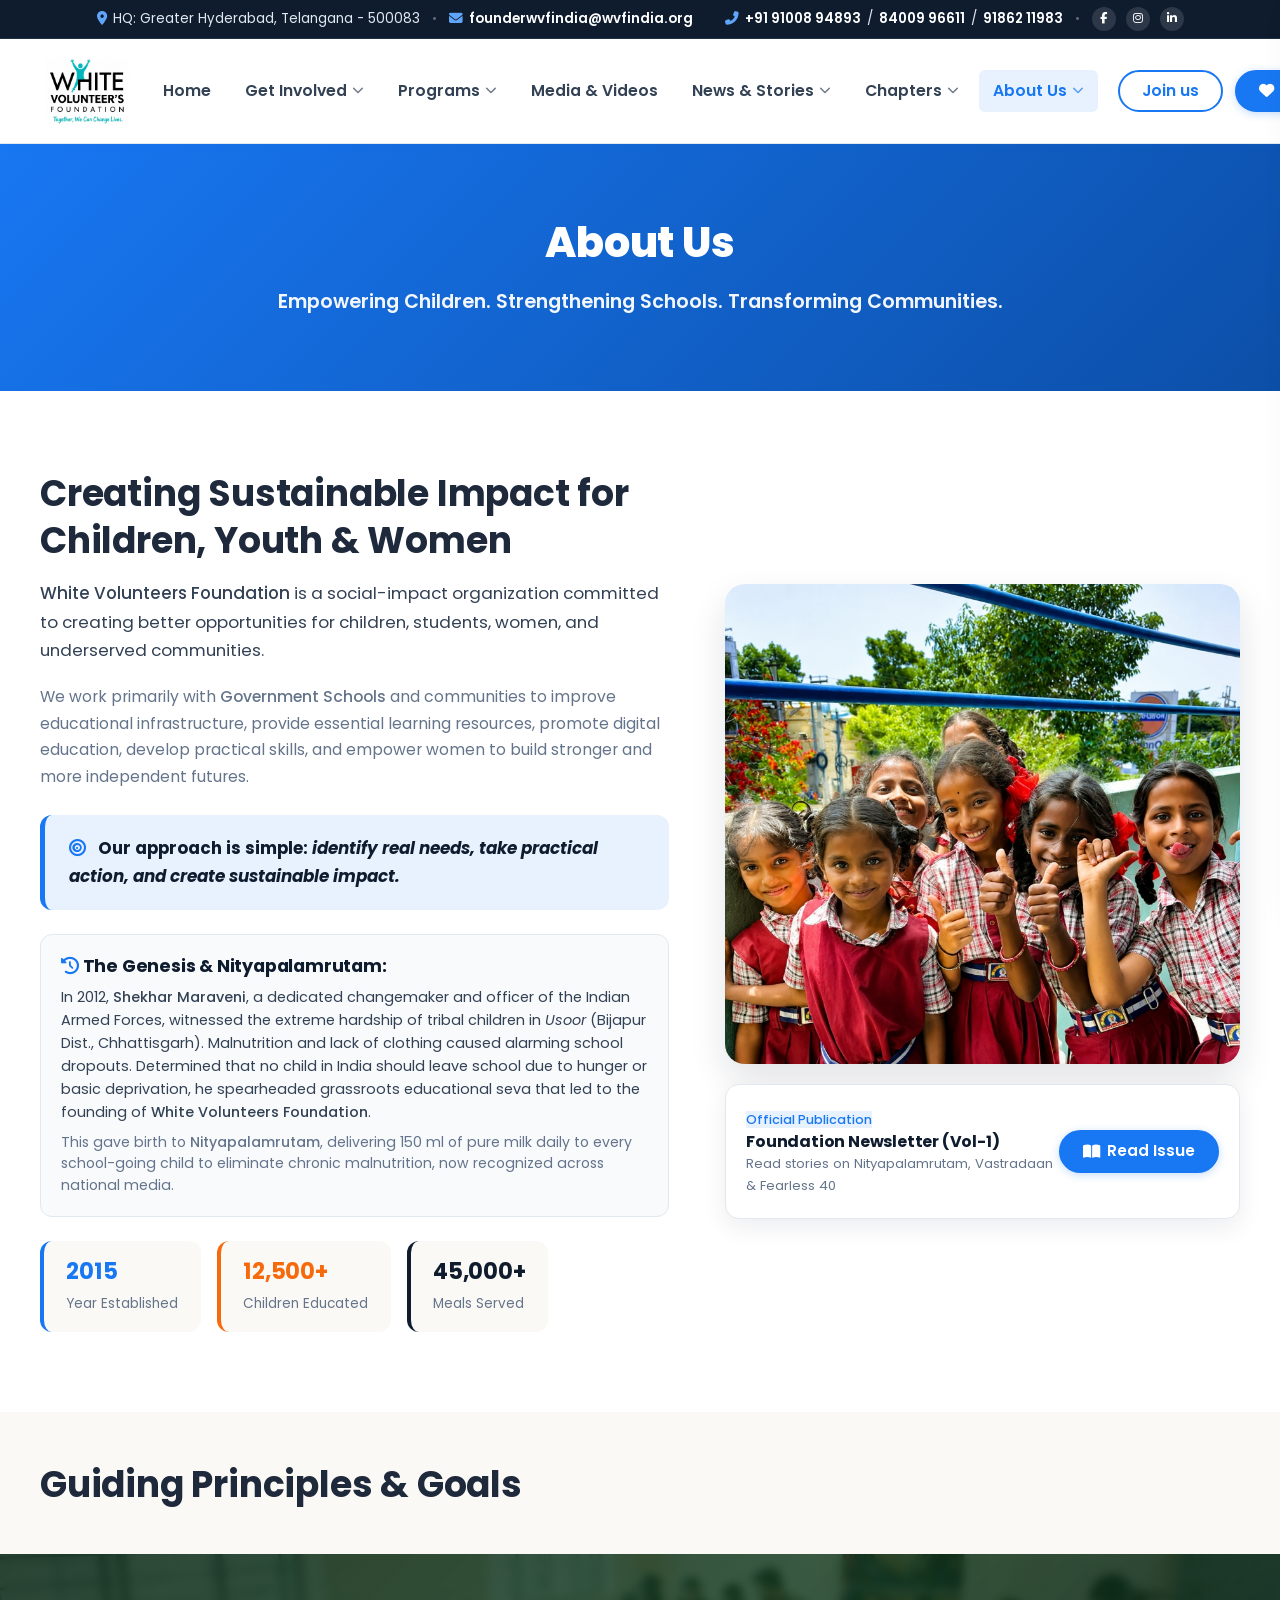
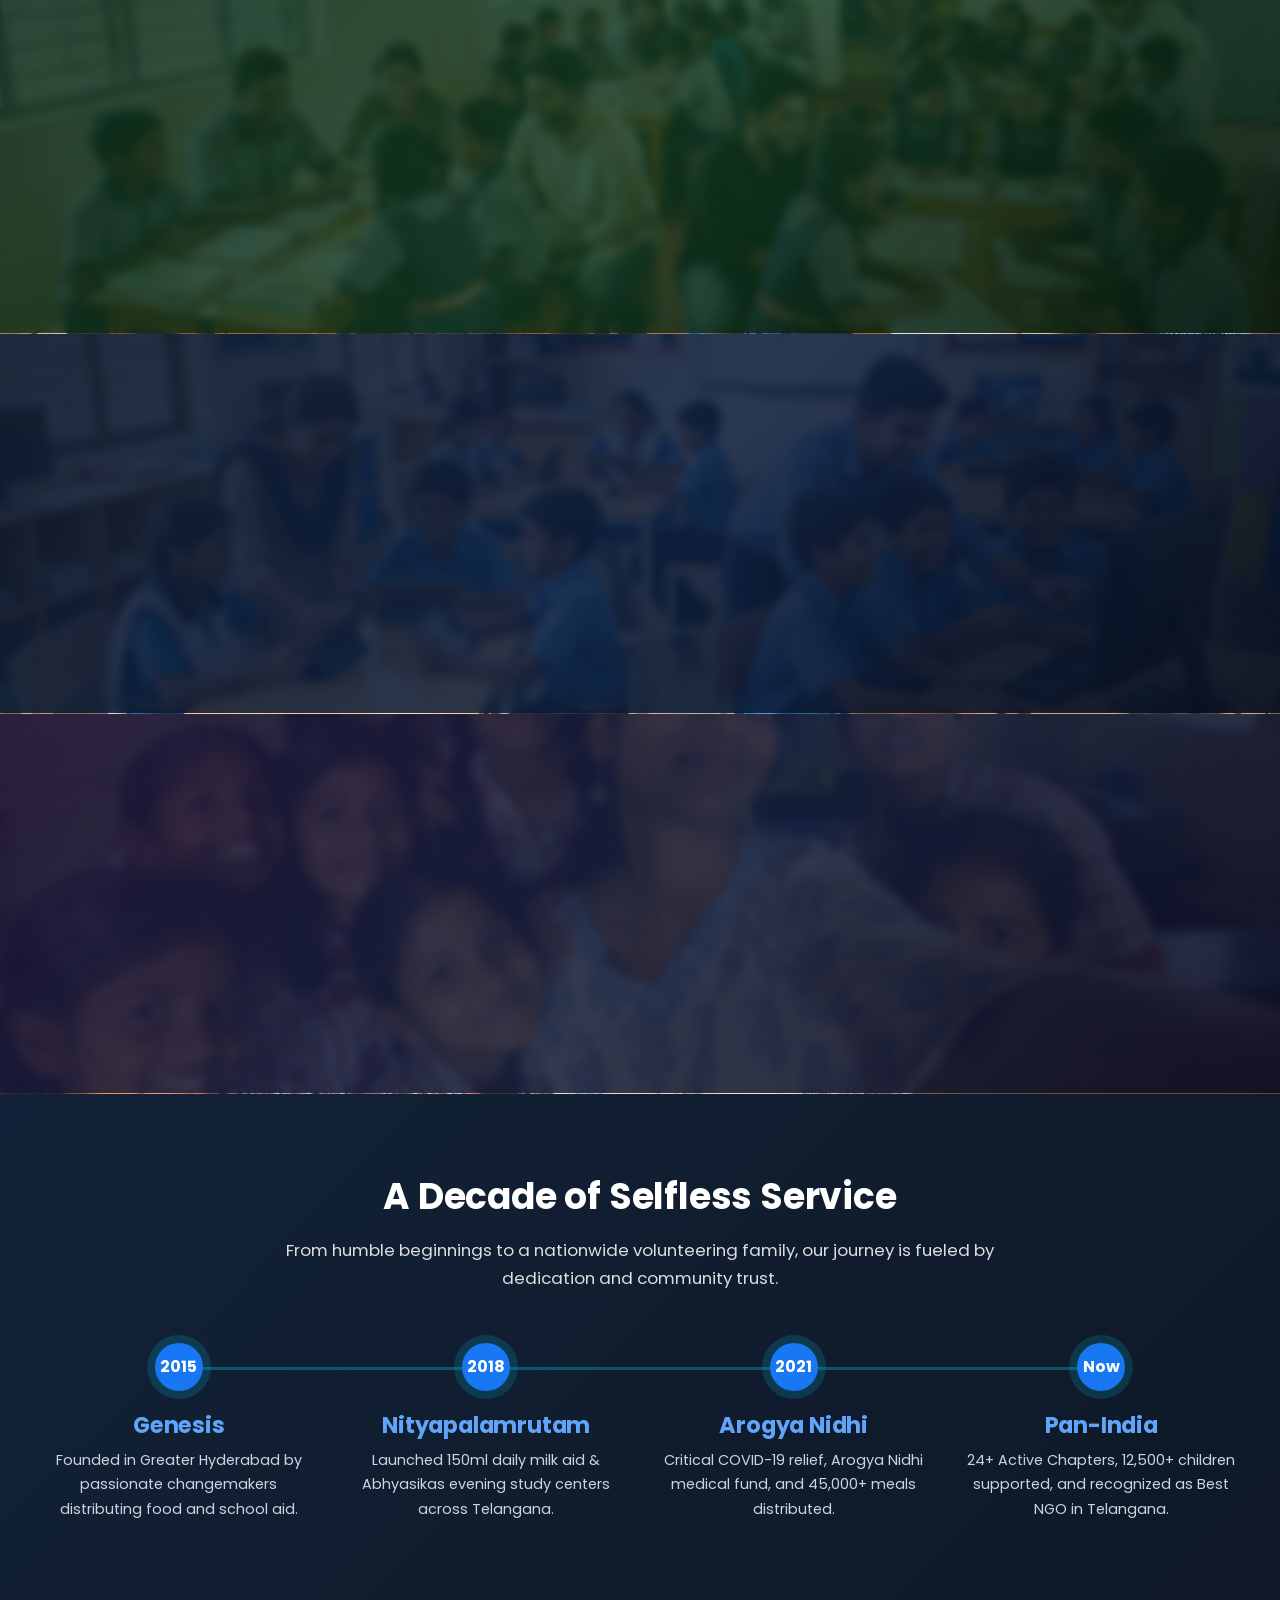
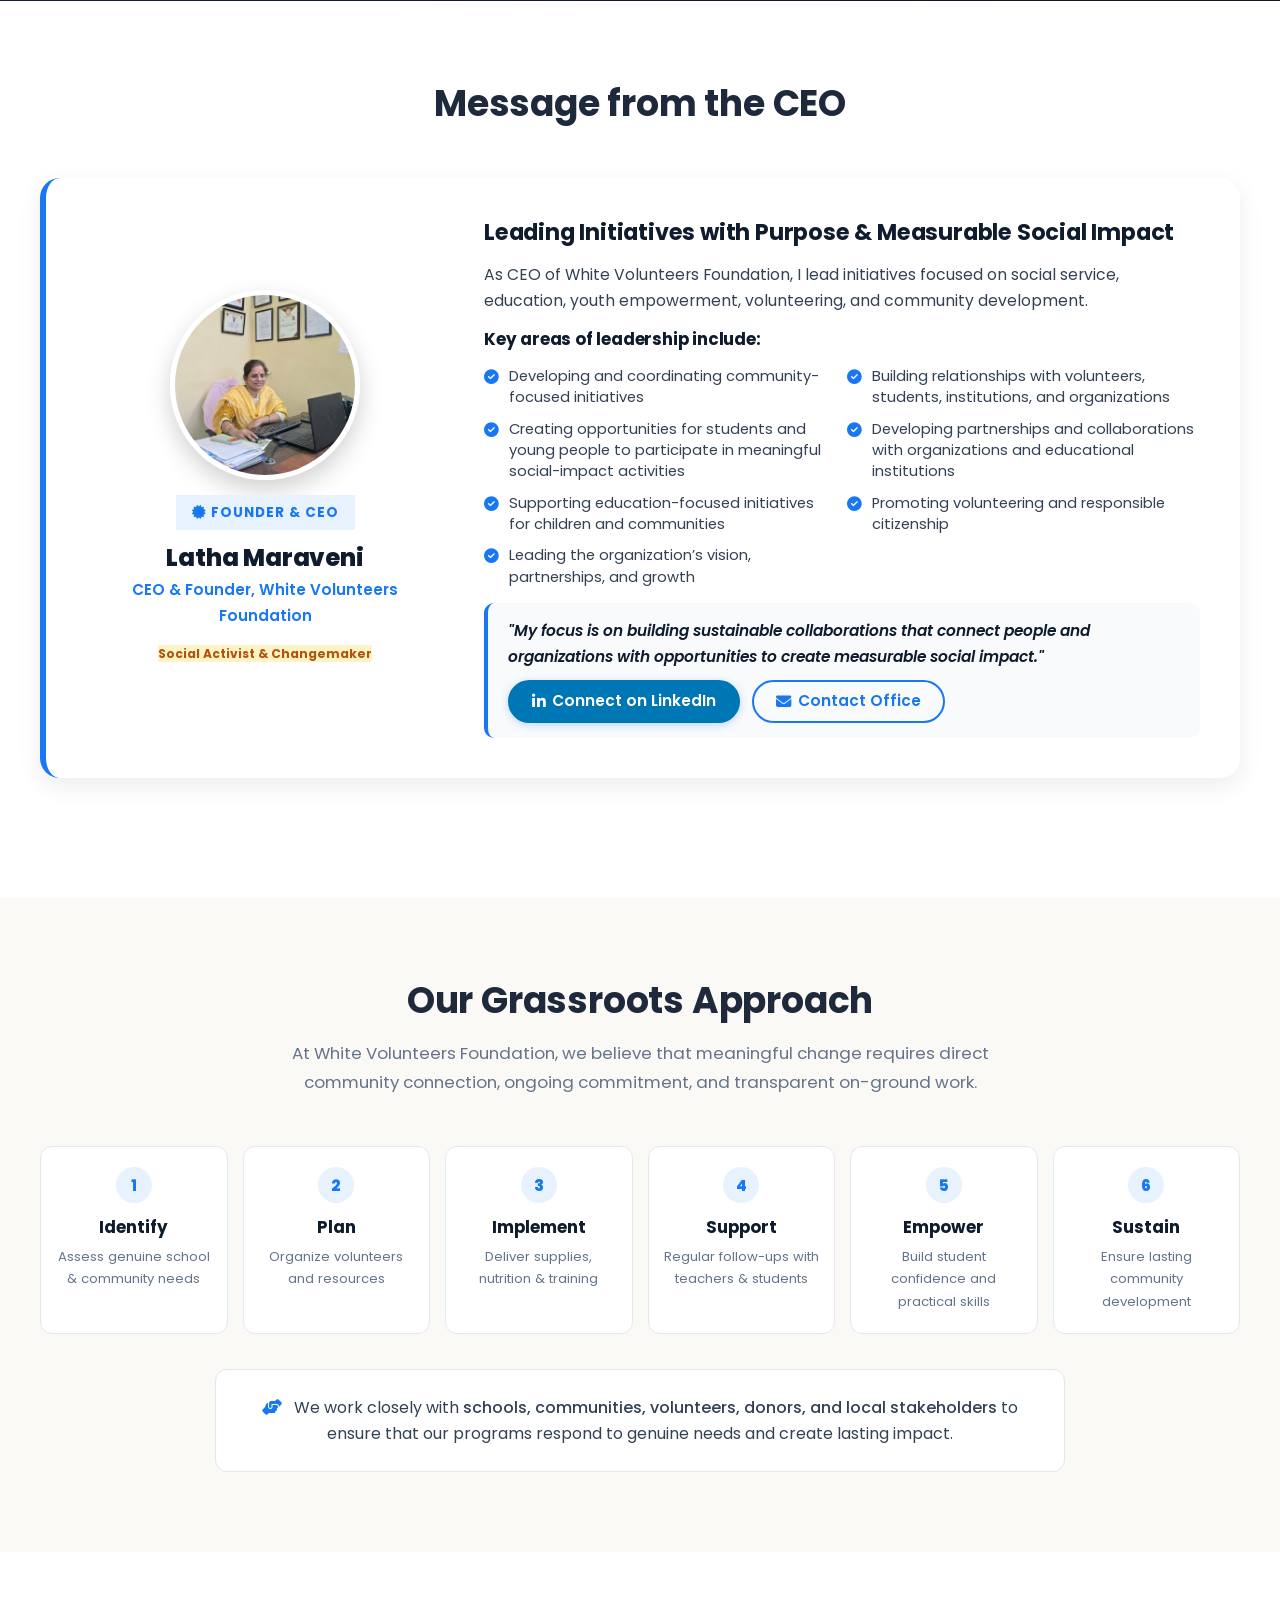
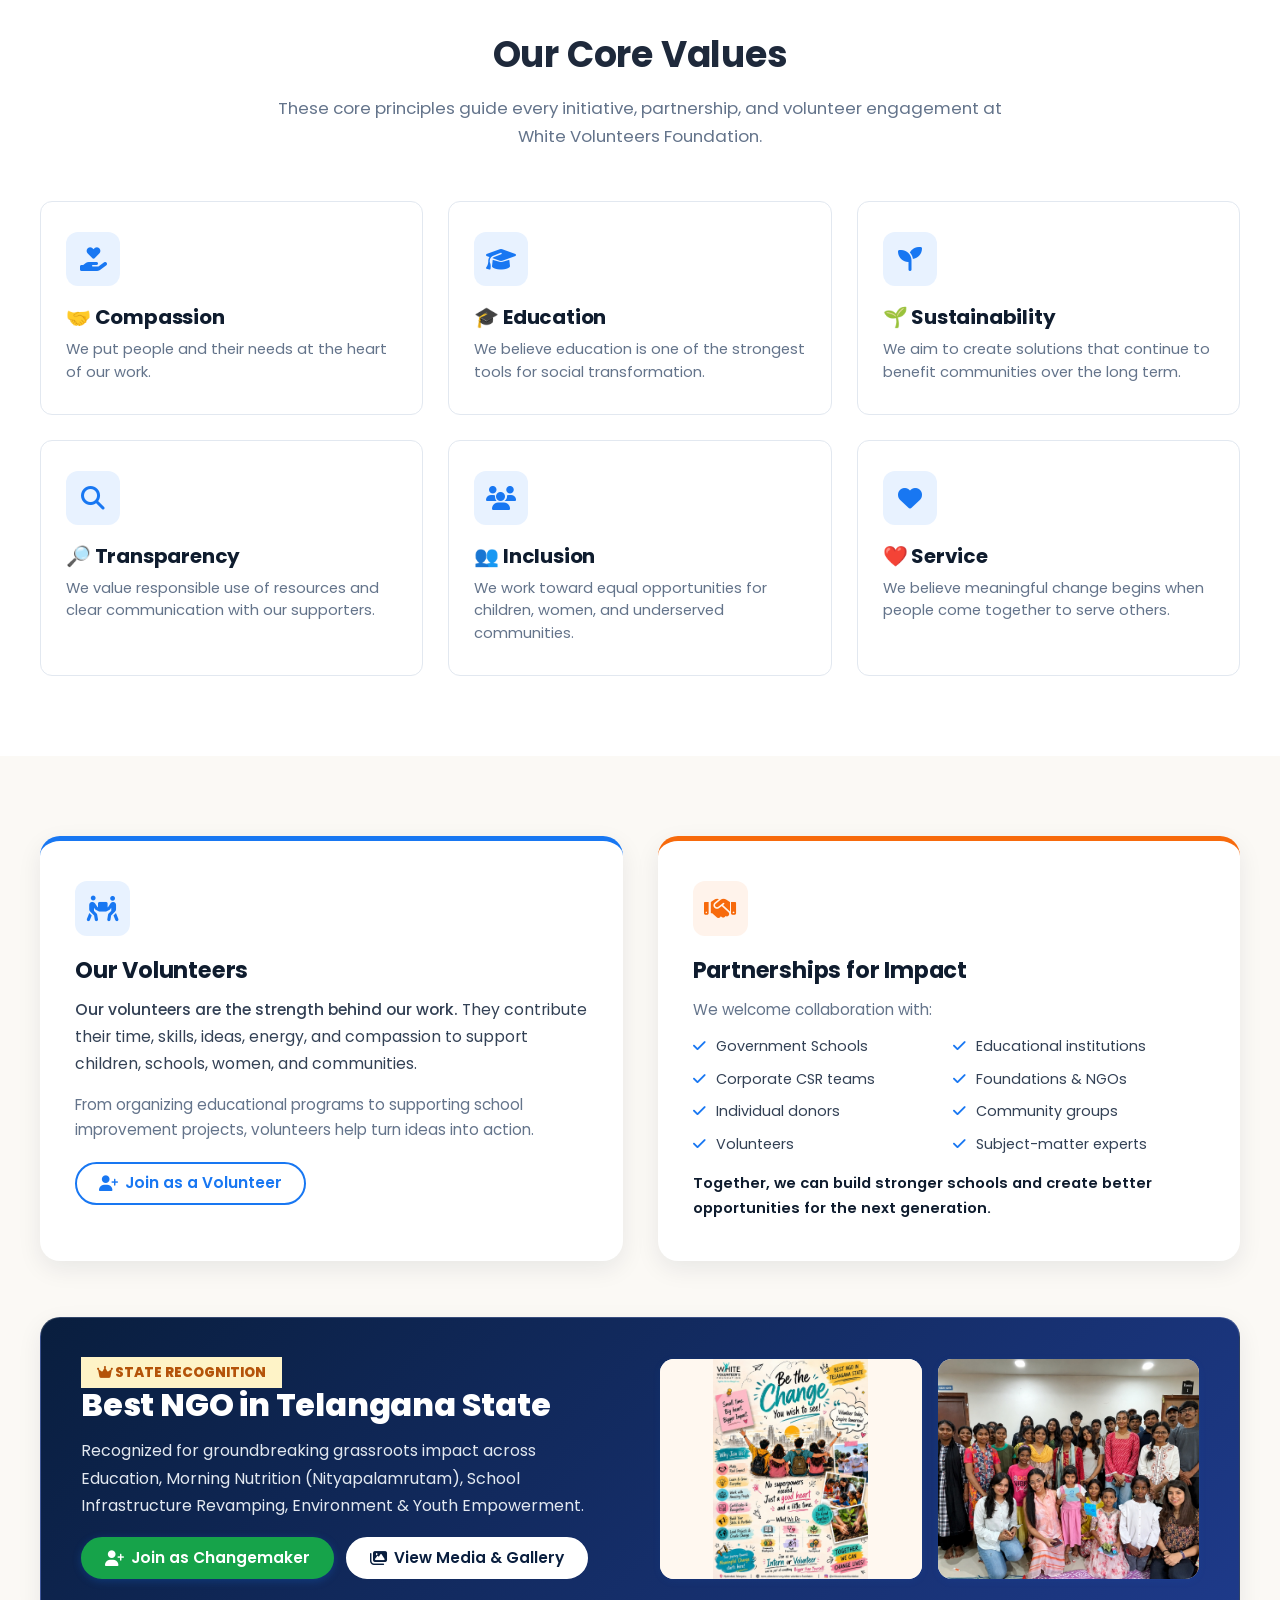
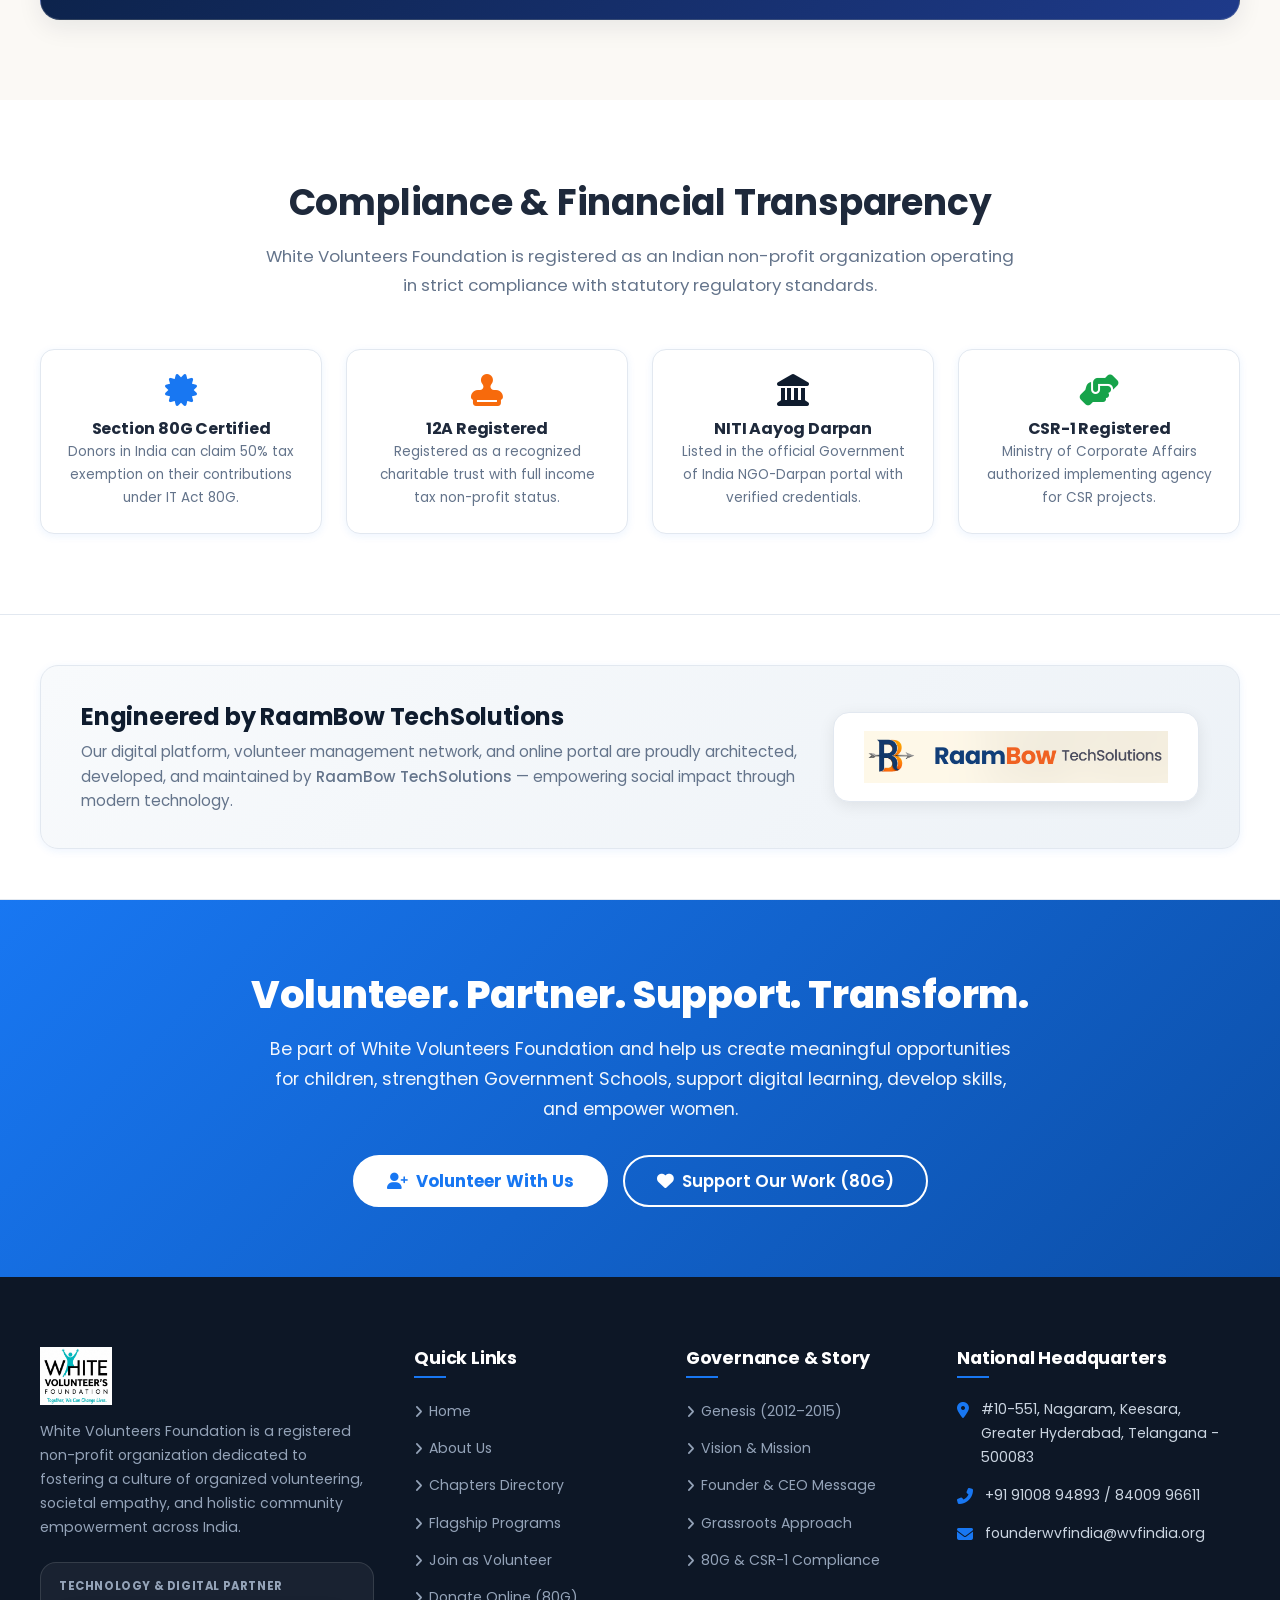
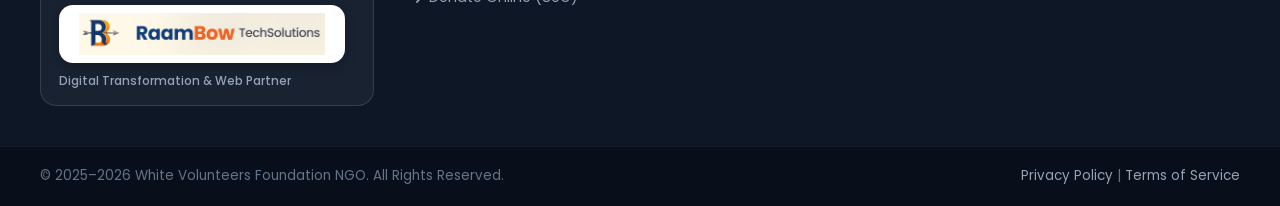
==== commit af1c03f8: "Enhance hero section with clean 5-photo showcase, full-width brand blue stats strip, and 2-second au" ====
--- a/about.html
+++ b/about.html
@@ -194,8 +194,8 @@
 
         <!-- Right Side Action Buttons -->
         <div class="header-actions">
-          <button class="btn btn-primary btn-sm" onclick="openDonateModal(1000, 'About Us Page')"><i class="fas fa-heart"></i> Donate</button>
-          <button class="btn btn-outline btn-sm" onclick="openVolunteerModal('About Us Page')"><i class="fas fa-user-plus"></i> Volunteer</button>
+          <button class="btn btn-outline btn-sm" onclick="openVolunteerModal('Header Volunteer')">Join us</button>
+          <button class="btn btn-primary btn-sm" onclick="openDonateModal(1000, 'Header Donate')"><i class="fas fa-heart"></i> Donate</button>
           <button class="mobile-toggle" aria-label="Open Navigation Menu"><i class="fas fa-bars"></i></button>
         </div>
       </nav>
@@ -223,7 +223,7 @@
     </ul>
     <div class="drawer-footer">
       <button class="btn btn-primary" style="width: 100%;" onclick="openDonateModal(1000, 'Mobile Drawer')"><i class="fas fa-heart"></i> Donate Now</button>
-      <button class="btn btn-outline" style="width: 100%;" onclick="openVolunteerModal('Mobile Drawer')"><i class="fas fa-user-plus"></i> Become a Volunteer</button>
+      <button class="btn btn-outline" style="width: 100%;" onclick="openVolunteerModal('Mobile Drawer')"><i class="fas fa-user-plus"></i> Join Us</button>
     </div>
   </div>
 
--- a/assets/css/style.css
+++ b/assets/css/style.css
@@ -48,6 +48,7 @@
   --font-body: 'Poppins', -apple-system, BlinkMacSystemFont, 'Segoe UI', Roboto, sans-serif;
   --font-nav: 'Poppins', -apple-system, BlinkMacSystemFont, 'Segoe UI', Roboto, sans-serif;
   --font-main: 'Poppins', -apple-system, BlinkMacSystemFont, 'Segoe UI', Roboto, sans-serif;
+  --font-cursive: 'Poppins', -apple-system, BlinkMacSystemFont, 'Segoe UI', Roboto, sans-serif;
   --font-cursive: 'Poppins', -apple-system, BlinkMacSystemFont, 'Segoe UI', Roboto, sans-serif;
 
   /* UI Transitions & Radius */
@@ -273,32 +274,34 @@
 
 /* --- Main Navigation Header --- */
 .site-header {
-  background: var(--bg-warm);
   position: sticky;
   top: 0;
   z-index: 1000;
-  box-shadow: 0 2px 10px rgba(0, 0, 0, 0.04);
-  transition: background 0.3s ease, box-shadow 0.3s ease;
+  background-color: var(--bg-page);
+  border-bottom: 1px solid var(--border-color);
+  box-shadow: var(--shadow-sm);
+  transition: var(--transition);
   width: 100%;
 }
 
 .site-header .container {
-  max-width: 100%;
+  max-width: 1440px;
+  margin: 0 auto;
   padding-left: clamp(16px, 3.5vw, 60px);
   padding-right: clamp(16px, 3.5vw, 60px);
 }
 
 .topbar .container {
-  max-width: 1320px;
+  max-width: 1440px;
   margin: 0 auto;
   padding-left: 20px;
   padding-right: 20px;
 }
 
 .site-header.scrolled {
-  background: rgba(255, 255, 255, 0.98);
-  backdrop-filter: blur(12px);
-  box-shadow: 0 4px 20px rgba(0, 0, 0, 0.08);
+  background-color: rgba(255, 255, 255, 0.98);
+  backdrop-filter: blur(10px);
+  box-shadow: var(--shadow-md);
 }
 
 .navbar {
@@ -307,66 +310,64 @@
   justify-content: space-between;
   width: 100%;
   gap: 20px;
-  padding: 8px 0;
+  padding: 1rem 0;
   transition: padding 0.3s ease;
 }
 
 .site-header.scrolled .navbar {
-  padding: 6px 0;
+  padding: 0.65rem 0;
 }
 
 /* Logo Image Container */
 .logo-container {
   display: inline-flex;
   align-items: center;
-  gap: 10px;
+  gap: 12px;
   text-decoration: none;
   padding: 2px 0;
   flex-shrink: 0;
-  min-width: max-content;
 }
 
 .brand-logo-img {
-  height: 84px;
-  width: auto;
-  max-width: 230px;
-  object-fit: contain;
-  border-radius: 10px;
-  display: block;
-  transition: height 0.3s ease, transform 0.3s ease;
-}
-
-.site-header.scrolled .brand-logo-img {
-  height: 70px;
-}
-
-.footer-brand-logo-wrap {
-  display: inline-block;
-  background: #ffffff;
-  padding: 10px 20px;
-  border-radius: 16px;
-  margin-bottom: 16px;
-  box-shadow: 0 4px 16px rgba(0, 0, 0, 0.25);
-  transition: transform 0.2s ease;
-}
-
-.footer-brand-logo-wrap:hover {
-  transform: scale(1.02);
-}
-
-.footer-brand-logo-img {
-  height: 100px;
+  height: 68px;
   width: auto;
   max-width: 220px;
   object-fit: contain;
+  border-radius: 8px;
   display: block;
+  transition: height 0.3s ease, transform 0.3s ease;
+}
+
+.site-header.scrolled .brand-logo-img {
+  height: 58px;
+}
+
+.brand-title-wrap {
+  display: flex;
+  flex-direction: column;
+}
+
+.brand-main-text {
+  font-family: var(--font-heading);
+  font-size: 1.15rem;
+  font-weight: 800;
+  color: var(--primary);
+  line-height: 1.1;
+  letter-spacing: -0.2px;
+}
+
+.brand-tagline-text {
+  font-size: 0.76rem;
+  font-weight: 500;
+  color: var(--text-muted);
+  letter-spacing: 0.2px;
 }
 
 /* Navigation Links */
 .nav-menu {
   display: flex;
   align-items: center;
-  gap: 8px;
+  gap: 6px;
   list-style: none;
   margin: 0 auto;
   padding: 0;
@@ -379,20 +380,21 @@
 }
 
 .nav-link {
-  color: var(--dark);
+  color: var(--text-main);
   font-weight: 600;
-  font-size: 1.05rem;
-  padding: 10px 15px;
+  font-size: 0.98rem;
+  padding: 8px 14px;
   border-radius: var(--radius-sm);
   display: inline-flex;
   align-items: center;
-  gap: 6px;
+  gap: 5px;
   white-space: nowrap;
   transition: var(--transition);
 }
 
 .nav-link i {
-  font-size: 0.78rem;
+  font-size: 0.72rem;
+  opacity: 0.7;
   transition: transform 0.25s ease;
 }
 
@@ -544,17 +546,11 @@
   margin-bottom: 15px;
 }
 
-/* Header Buttons Stack */
+/* Header Actions */
 .header-actions {
   display: flex;
   align-items: center;
-  gap: 10px;
-}
-
-.header-buttons-stack {
-  display: flex;
-  flex-direction: column;
-  gap: 6px;
+  gap: 0.75rem;
 }
 
 /* Standard & Pill Buttons */
@@ -594,7 +590,7 @@
   flex-shrink: 0;
 }
 
-/* Sky Blue Primary Button */
+/* Sky Blue Primary Buttons */
 .btn-primary {
   background-color: var(--primary);
   color: #ffffff;
@@ -608,7 +604,6 @@
   color: #ffffff;
 }
 
-/* Sky Blue Outline Button */
 .btn-outline {
   background-color: transparent;
   color: var(--primary);
@@ -618,43 +613,6 @@
 .btn-outline:hover {
   background-color: var(--primary);
   color: #ffffff;
-}
-
-/* Header Specific Actions - Royal Blue Theme */
-.header-actions {
-  display: flex;
-  align-items: center;
-  gap: 12px;
-}
-
-.header-actions .btn-outline {
-  border-color: var(--primary);
-  color: var(--primary);
-  border-radius: 8px;
-  padding: 8px 18px;
-  font-weight: 600;
-  background: transparent;
-}
-
-.header-actions .btn-outline:hover {
-  background: var(--primary);
-  color: #ffffff;
-}
-
-.header-actions .btn-primary {
-  background-color: var(--primary);
-  border-color: var(--primary);
-  color: #ffffff;
-  border-radius: 8px;
-  padding: 8px 20px;
-  font-weight: 600;
-  box-shadow: 0 4px 12px rgba(24, 119, 242, 0.28);
-}
-
-.header-actions .btn-primary:hover {
-  background-color: var(--primary-dark);
-  border-color: var(--primary-dark);
-  box-shadow: 0 6px 18px rgba(24, 119, 242, 0.38);
 }
 
 /* Warm Saffron Accent Button */
@@ -880,188 +838,120 @@
 }
 
 /* =========================================================================
-   Modern Split Hero Banner with 3-Second Side Slideshow (Royal Blue Theme)
+   Full-Width 5-Image Photo Showcase (Clean, High-Definition, No Text Overlay)
    ========================================================================= */
-.hero-modern-split-section {
+.hero-photo-showcase-section {
   position: relative;
   width: 100%;
-  background-color: #ffffff;
-  padding: 40px 0 25px 0;
+  height: clamp(600px, 82vh, 880px);
   overflow: hidden;
-}
-
-.hero-split-grid {
-  display: grid;
-  grid-template-columns: 1.05fr 1fr;
-  gap: clamp(24px, 4vw, 50px);
-  align-items: center;
-}
-
-.hero-modern-content {
-  position: relative;
-  z-index: 2;
-}
-
-.hero-modern-title {
-  font-size: clamp(2.3rem, 4vw, 3.4rem);
-  font-weight: 800;
-  color: var(--secondary);
-  line-height: 1.15;
-  letter-spacing: -0.5px;
-  margin-bottom: 1.25rem;
-}
-
-.hero-modern-title .highlight-blue {
-  color: #1877f2 !important;
-  display: inline-block;
-}
-
-.hero-modern-desc {
-  font-size: 1.08rem;
-  line-height: 1.7;
-  color: #475569;
-  margin-bottom: 2.2rem;
-  max-width: 520px;
-  font-weight: 400;
-}
-
-.hero-modern-ctas {
-  display: flex;
-  align-items: center;
-  gap: 12px;
-  flex-wrap: wrap;
-}
-
-.btn-hero-donate {
-  background: var(--primary); /* #1877f2 */
-  color: #ffffff !important;
-  border: none;
-  padding: 13px 26px;
-  border-radius: 8px;
-  font-weight: 600;
-  font-size: 0.98rem;
-  display: inline-flex;
-  align-items: center;
-  gap: 9px;
-  box-shadow: 0 4px 14px rgba(24, 119, 242, 0.32);
-  cursor: pointer;
-  transition: all 0.2s ease;
-  text-decoration: none;
-}
-
-.btn-hero-donate:hover {
-  background: var(--primary-dark);
-  transform: translateY(-2px);
-  box-shadow: 0 6px 20px rgba(24, 119, 242, 0.42);
-}
-
-.btn-hero-volunteer {
-  background: #15803d;
-  color: #ffffff !important;
-  border: none;
-  padding: 13px 26px;
-  border-radius: 8px;
-  font-weight: 600;
-  font-size: 0.98rem;
-  display: inline-flex;
-  align-items: center;
-  gap: 9px;
-  box-shadow: 0 4px 14px rgba(21, 128, 61, 0.25);
-  cursor: pointer;
-  transition: all 0.2s ease;
-  text-decoration: none;
-}
-
-.btn-hero-volunteer:hover {
-  background: #166534;
-  transform: translateY(-2px);
-  box-shadow: 0 6px 20px rgba(21, 128, 61, 0.35);
-}
-
-.btn-hero-programs {
-  background: #ffffff;
-  color: #1e293b !important;
-  border: 1.5px solid #cbd5e1;
-  padding: 13px 24px;
-  border-radius: 8px;
-  font-weight: 600;
-  font-size: 0.98rem;
-  display: inline-flex;
-  align-items: center;
-  gap: 9px;
-  cursor: pointer;
-  transition: all 0.2s ease;
-  text-decoration: none;
-}
-
-.btn-hero-programs:hover {
-  background: #f8fafc;
-  border-color: #475569;
-  transform: translateY(-2px);
-}
-
-/* --- Right Side 3-Second Slideshow Container --- */
-.hero-slideshow-container {
-  position: relative;
-  width: 100%;
-  height: clamp(380px, 42vw, 470px);
-  border-radius: 20px;
-  overflow: hidden;
-  box-shadow: 0 16px 40px rgba(15, 28, 46, 0.12);
-  border: 4px solid #ffffff;
-  background: #f1f5f9;
-}
-
-.hero-slides-wrapper {
-  position: relative;
-  width: 100%;
-  height: 100%;
-}
-
-.hero-split-slide {
+  background: #0f1c2e;
+}
+
+.hero-showcase-slides {
   position: absolute;
   top: 0;
   left: 0;
   width: 100%;
   height: 100%;
+  z-index: 1;
+}
+
+.showcase-slide {
+  position: absolute;
+  top: 0;
+  left: 0;
+  width: 100%;
+  height: 100%;
   opacity: 0;
   visibility: hidden;
-  transition: opacity 0.7s cubic-bezier(0.4, 0, 0.2, 1), transform 0.7s ease;
-  transform: scale(1.02);
-}
-
-.hero-split-slide.active {
+  transition: opacity 0.45s ease;
+}
+
+.showcase-slide.active {
   opacity: 1;
   visibility: visible;
-  transform: scale(1);
   z-index: 1;
 }
 
-.hero-split-slide img {
+.showcase-slide img {
   width: 100%;
   height: 100%;
   object-fit: cover;
-  object-position: center 30%;
-}
-
-/* Slideshow navigation dots */
-.hero-split-dots {
+  object-position: center 25%;
+  display: block;
+}
+
+.showcase-slide:nth-child(3) img {
+  object-position: center 65%;
+}
+
+/* Soft bottom vignette only for subtle control contrast */
+.hero-showcase-gradient {
   position: absolute;
-  bottom: 16px;
+  bottom: 0;
+  left: 0;
+  width: 100%;
+  height: 140px;
+  background: linear-gradient(to top, rgba(0, 0, 0, 0.45) 0%, transparent 100%);
+  z-index: 2;
+  pointer-events: none;
+}
+
+/* Navigation Arrow Controls */
+.hero-showcase-arrow {
+  position: absolute;
+  top: 50%;
+  transform: translateY(-50%);
+  width: 52px;
+  height: 52px;
+  border-radius: 50%;
+  background: rgba(15, 28, 46, 0.65);
+  backdrop-filter: blur(8px);
+  border: 1.5px solid rgba(255, 255, 255, 0.35);
+  color: #ffffff;
+  display: flex;
+  align-items: center;
+  justify-content: center;
+  cursor: pointer;
+  z-index: 10;
+  transition: all 0.25s ease;
+  font-size: 1.2rem;
+}
+
+.hero-showcase-arrow:hover {
+  background: var(--primary);
+  border-color: var(--primary);
+  transform: translateY(-50%) scale(1.1);
+  box-shadow: 0 4px 16px rgba(24, 119, 242, 0.5);
+}
+
+.hero-showcase-prev {
+  left: clamp(18px, 3vw, 44px);
+}
+
+.hero-showcase-next {
+  right: clamp(18px, 3vw, 44px);
+}
+
+/* 5-Slide Indicator Dots */
+.hero-showcase-dots {
+  position: absolute;
+  bottom: 28px;
   left: 50%;
   transform: translateX(-50%);
   display: flex;
   align-items: center;
-  gap: 8px;
-  z-index: 5;
+  gap: 9px;
+  z-index: 10;
   background: rgba(15, 28, 46, 0.65);
   backdrop-filter: blur(8px);
-  padding: 6px 14px;
-  border-radius: 20px;
+  padding: 8px 18px;
+  border-radius: 30px;
   border: 1px solid rgba(255, 255, 255, 0.25);
 }
 
-.split-dot {
+.showcase-dot {
   width: 10px;
   height: 10px;
   border-radius: 50%;
@@ -1070,123 +960,166 @@
   transition: all 0.3s ease;
 }
 
-.split-dot.active {
+.showcase-dot.active {
   background: var(--primary);
-  width: 24px;
+  box-shadow: 0 0 12px rgba(24, 119, 242, 0.85);
+  width: 28px;
   border-radius: 8px;
 }
 
+@media (max-width: 991px) {
+  .hero-photo-showcase-section {
+    height: clamp(500px, 70vh, 650px);
+  }
+}
+
+@media (max-width: 768px) {
+  .hero-photo-showcase-section {
+    height: clamp(400px, 60vh, 520px);
+  }
+  
+  .hero-showcase-arrow {
+    width: 42px;
+    height: 42px;
+    font-size: 1rem;
+  }
+}
+
 /* =========================================================================
-   Floating Impact Stats Strip (Brought Down to not cover photos)
+   Floating Impact Stats Strip (Grand Full-Page Width & Prominent Badges)
    ========================================================================= */
 .floating-stats-wrapper {
   position: relative;
   z-index: 10;
-  margin-top: 15px;
-  margin-bottom: 30px;
+  margin-top: 30px;
+  margin-bottom: 50px;
+  width: 100%;
+  padding: 0 clamp(16px, 3vw, 48px);
+  box-sizing: border-box;
+}
+
+.floating-stats-wrapper .container {
+  max-width: 100%;
+  width: 100%;
+  padding: 0;
+  margin: 0 auto;
 }
 
 .floating-stats-card {
   background: #ffffff;
-  border-radius: 16px;
-  box-shadow: 0 10px 30px rgba(0, 0, 0, 0.07);
-  border: 1px solid #e2e8f0;
-  padding: 24px 30px;
+  border-radius: 24px;
+  box-shadow: 0 20px 50px rgba(15, 28, 46, 0.09);
+  border: 1px solid rgba(226, 232, 240, 0.95);
+  padding: 40px clamp(24px, 4vw, 64px);
   display: grid;
   grid-template-columns: repeat(5, 1fr);
-  gap: 20px;
-  align-items: center;
+  gap: clamp(24px, 3vw, 48px);
+  align-items: center;
+  width: 100%;
+  box-sizing: border-box;
 }
 
 .floating-stat-item {
   display: flex;
   align-items: center;
-  gap: 14px;
+  gap: 22px;
+  transition: transform 0.25s ease;
+}
+
+.floating-stat-item:hover {
+  transform: translateY(-4px);
 }
 
 .stat-badge-icon {
-  width: 52px;
-  height: 52px;
-  border-radius: 50%;
+  width: 78px;
+  height: 78px;
+  border-radius: 22px;
   display: flex;
   align-items: center;
   justify-content: center;
-  font-size: 1.25rem;
+  font-size: 2rem;
   flex-shrink: 0;
-}
-
+  transition: all 0.3s cubic-bezier(0.4, 0, 0.2, 1);
+}
+
+.floating-stat-item:hover .stat-badge-icon {
+  transform: translateY(-4px) scale(1.08);
+}
+
+.badge-sapphire,
 .badge-orange {
-  background: #fff7ed;
-  color: #ea580c;
-  border: 2px solid #ffedd5;
+  background: linear-gradient(135deg, #eff6ff 0%, #dbeafe 100%);
+  color: #1877f2;
+  border: 2px solid rgba(24, 119, 242, 0.35);
+  box-shadow: 0 6px 20px rgba(24, 119, 242, 0.22);
 }
 
 .badge-blue {
-  background: #eff6ff;
-  color: #2563eb;
-  border: 2px solid #dbeafe;
-}
-
-.badge-sky {
-  background: #f0f9ff;
+  background: linear-gradient(135deg, #f0f9ff 0%, #e0f2fe 100%);
   color: #0284c7;
-  border: 2px solid #e0f2fe;
-}
-
-.badge-heart {
-  background: #fff1f2;
-  color: #e11d48;
-  border: 2px solid #ffe4e6;
-}
-
-.badge-green {
-  background: #f0fdf4;
-  color: #16a34a;
-  border: 2px solid #dcfce7;
+  border: 2px solid rgba(2, 132, 199, 0.35);
+  box-shadow: 0 6px 20px rgba(2, 132, 199, 0.22);
+}
+
+.badge-indigo {
+  background: linear-gradient(135deg, #eef2ff 0%, #e0e7ff 100%);
+  color: #4f46e5;
+  border: 2px solid rgba(79, 70, 229, 0.35);
+  box-shadow: 0 6px 20px rgba(79, 70, 229, 0.22);
+}
+
+.badge-teal {
+  background: linear-gradient(135deg, #ecfeff 0%, #cffafe 100%);
+  color: #00a8cc;
+  border: 2px solid rgba(0, 168, 204, 0.35);
+  box-shadow: 0 6px 20px rgba(0, 168, 204, 0.22);
+}
+
+.badge-emerald {
+  background: linear-gradient(135deg, #ecfdf5 0%, #d1fae5 100%);
+  color: #059669;
+  border: 2px solid rgba(5, 150, 105, 0.35);
+  box-shadow: 0 6px 20px rgba(5, 150, 105, 0.22);
 }
 
 .stat-val {
-  font-size: 1.45rem;
+  font-size: clamp(2rem, 2.3vw, 2.5rem);
   font-weight: 800;
-  color: #0f172a;
-  line-height: 1.1;
+  color: #0f1c2e;
+  line-height: 1.05;
   font-family: var(--font-heading);
+  letter-spacing: -0.5px;
 }
 
 .stat-lbl {
-  font-size: 0.82rem;
-  font-weight: 500;
-  color: #64748b;
-  margin-top: 3px;
-  line-height: 1.25;
-}
-
-@media (max-width: 1024px) {
-  .hero-split-grid {
-    grid-template-columns: 1fr;
-    gap: 30px;
-  }
+  font-size: clamp(0.95rem, 1.1vw, 1.1rem);
+  font-weight: 600;
+  color: #475569;
+  margin-top: 6px;
+  line-height: 1.3;
+}
+
+@media (max-width: 1200px) {
   .floating-stats-card {
     grid-template-columns: repeat(3, 1fr);
-    margin-top: 0;
+    gap: 28px;
+    padding: 30px;
   }
 }
 
 @media (max-width: 768px) {
-  .hero-modern-split-section {
-    padding: 30px 0 20px 0;
-  }
   .floating-stats-card {
     grid-template-columns: 1fr;
-    gap: 16px;
-    padding: 20px;
+    gap: 20px;
+    padding: 24px;
   }
-  .hero-modern-ctas {
-    flex-direction: column;
-    align-items: stretch;
+  .stat-badge-icon {
+    width: 64px;
+    height: 64px;
+    font-size: 1.55rem;
   }
-  .btn-hero-donate, .btn-hero-volunteer, .btn-hero-programs {
-    justify-content: center;
+  .stat-val {
+    font-size: 1.85rem;
   }
 }
 
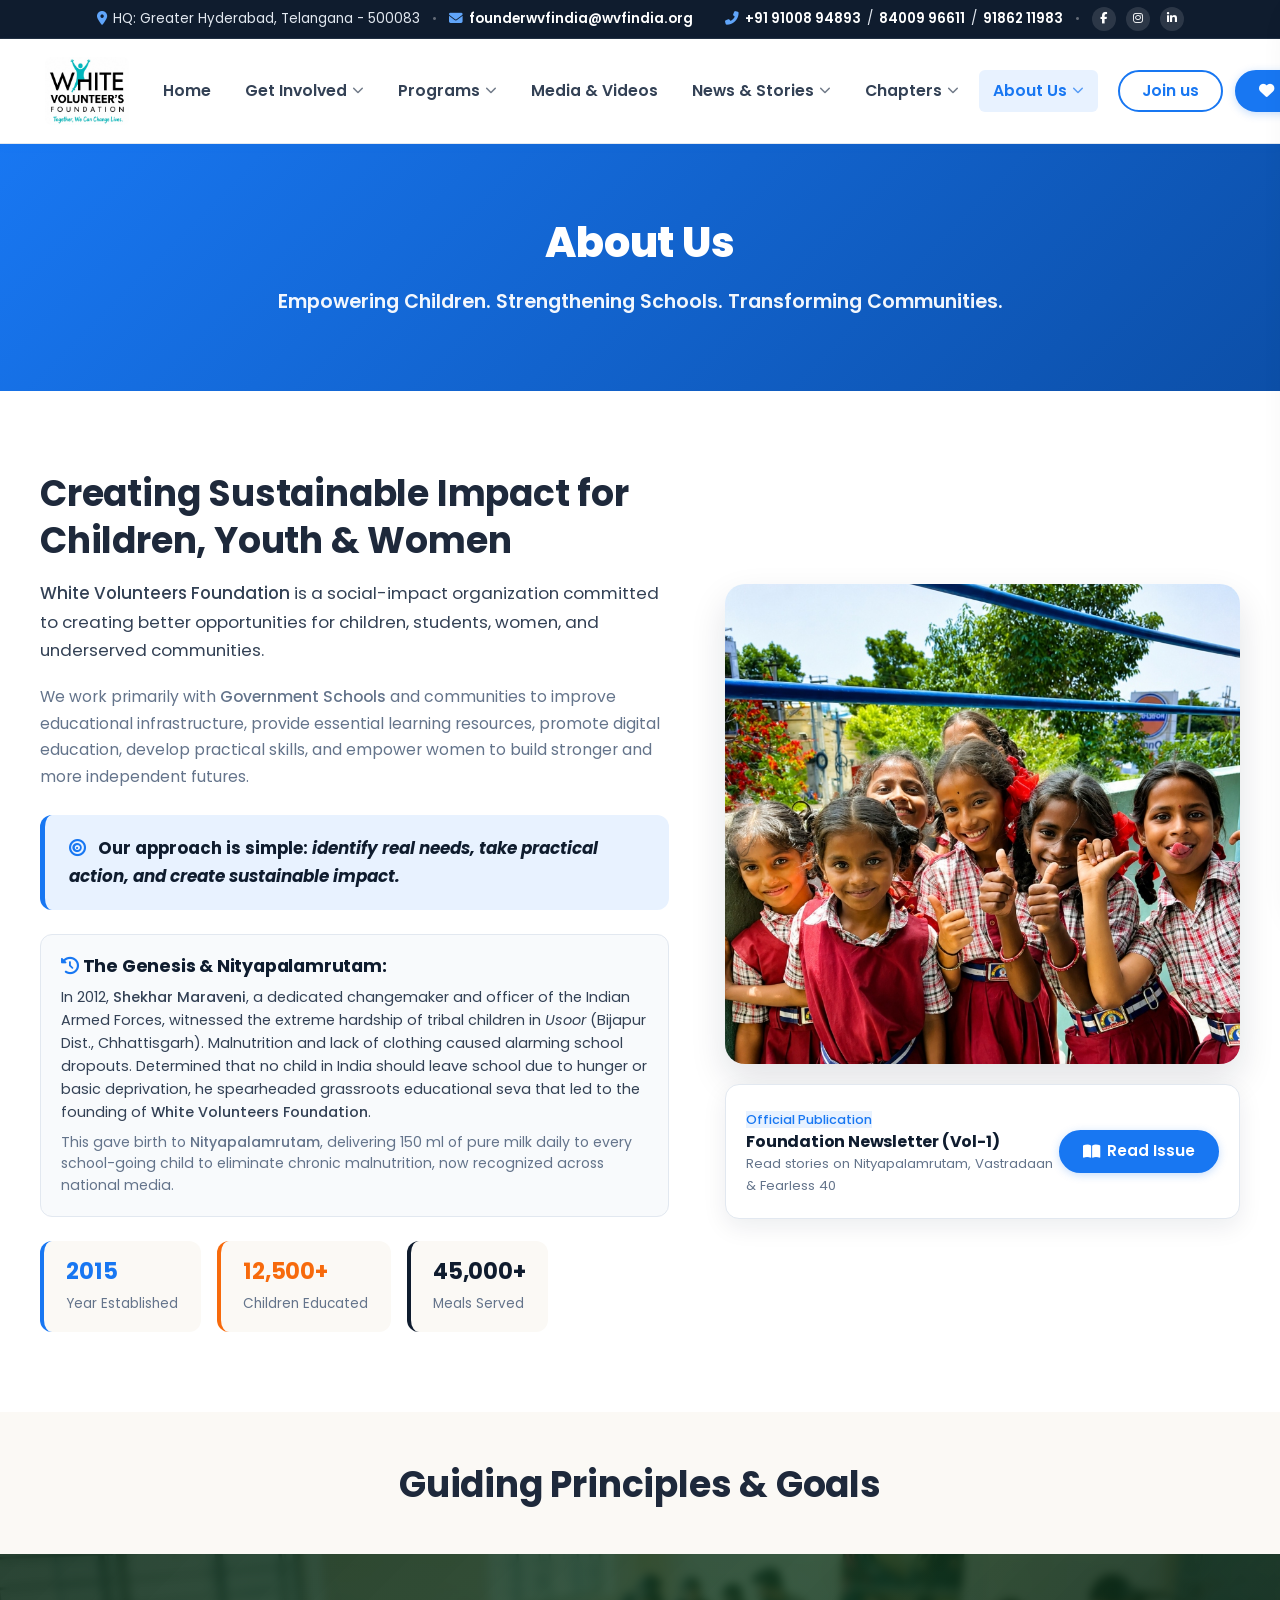
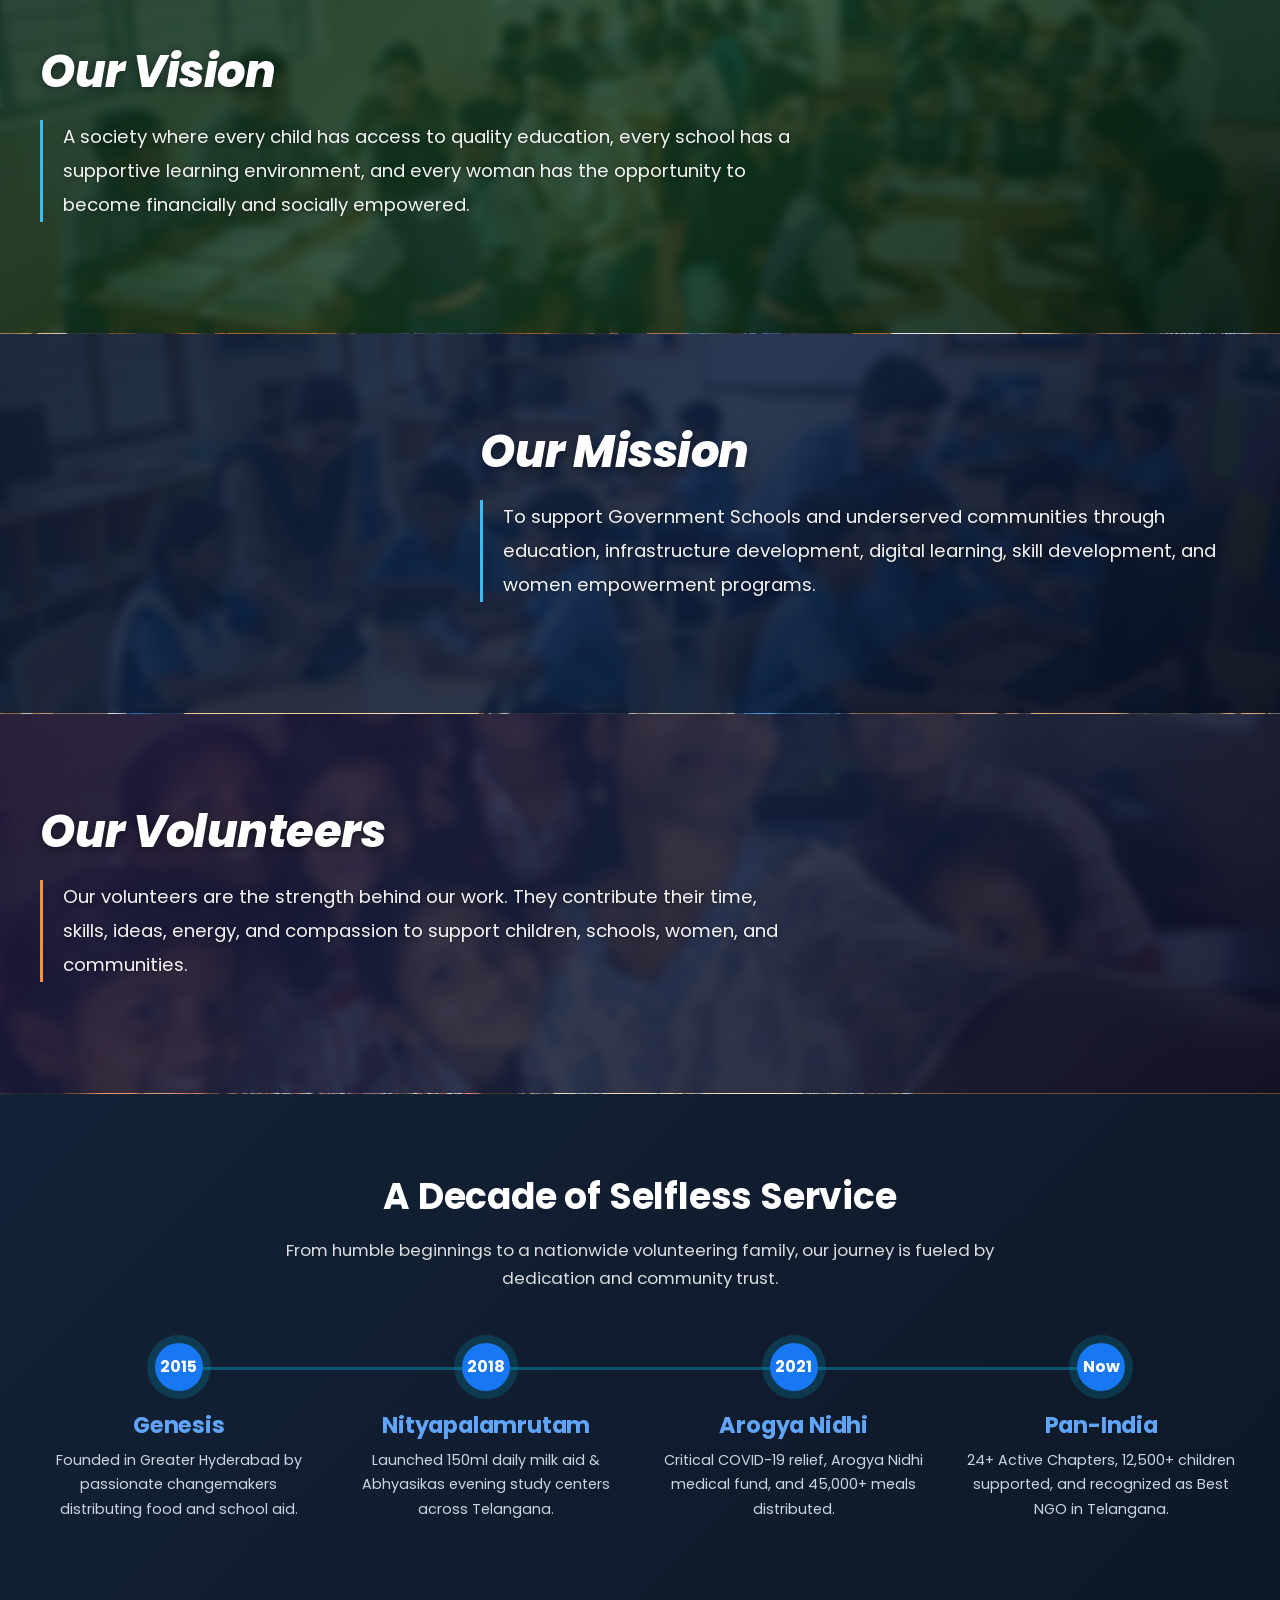
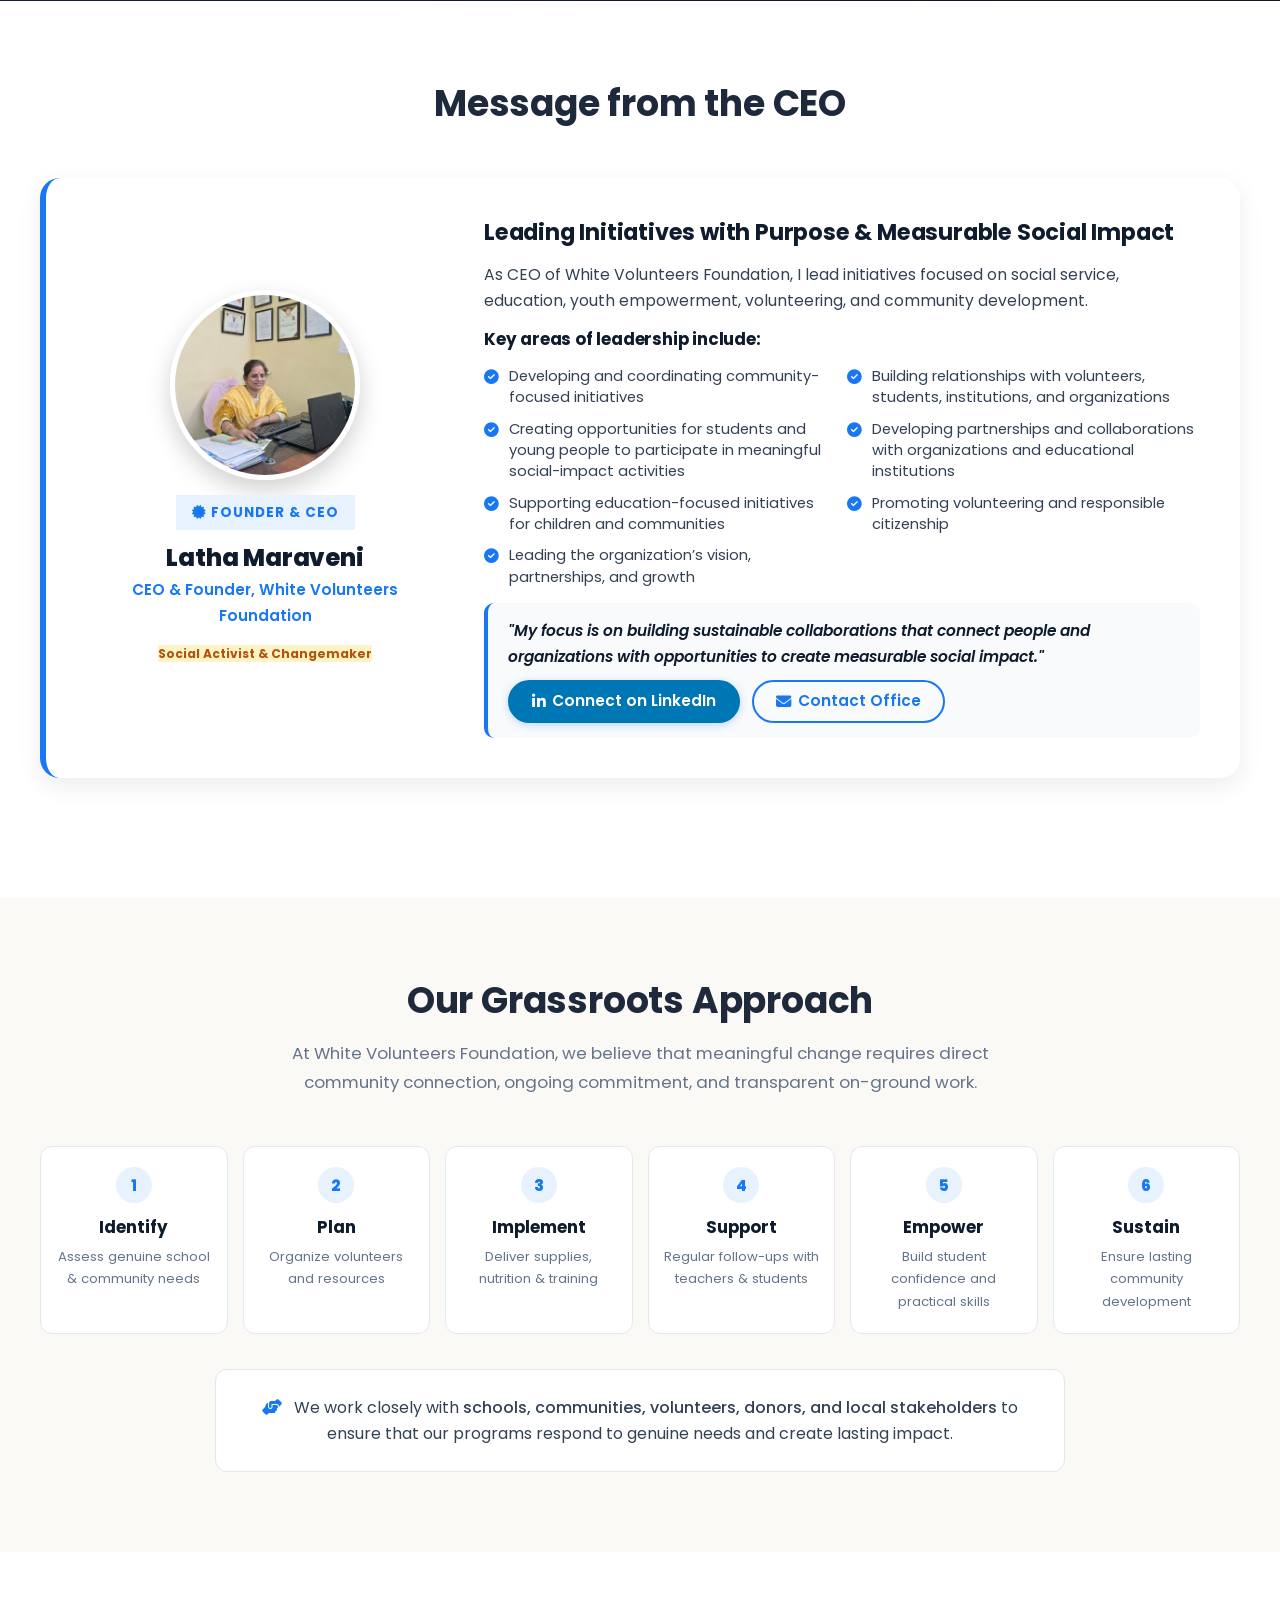
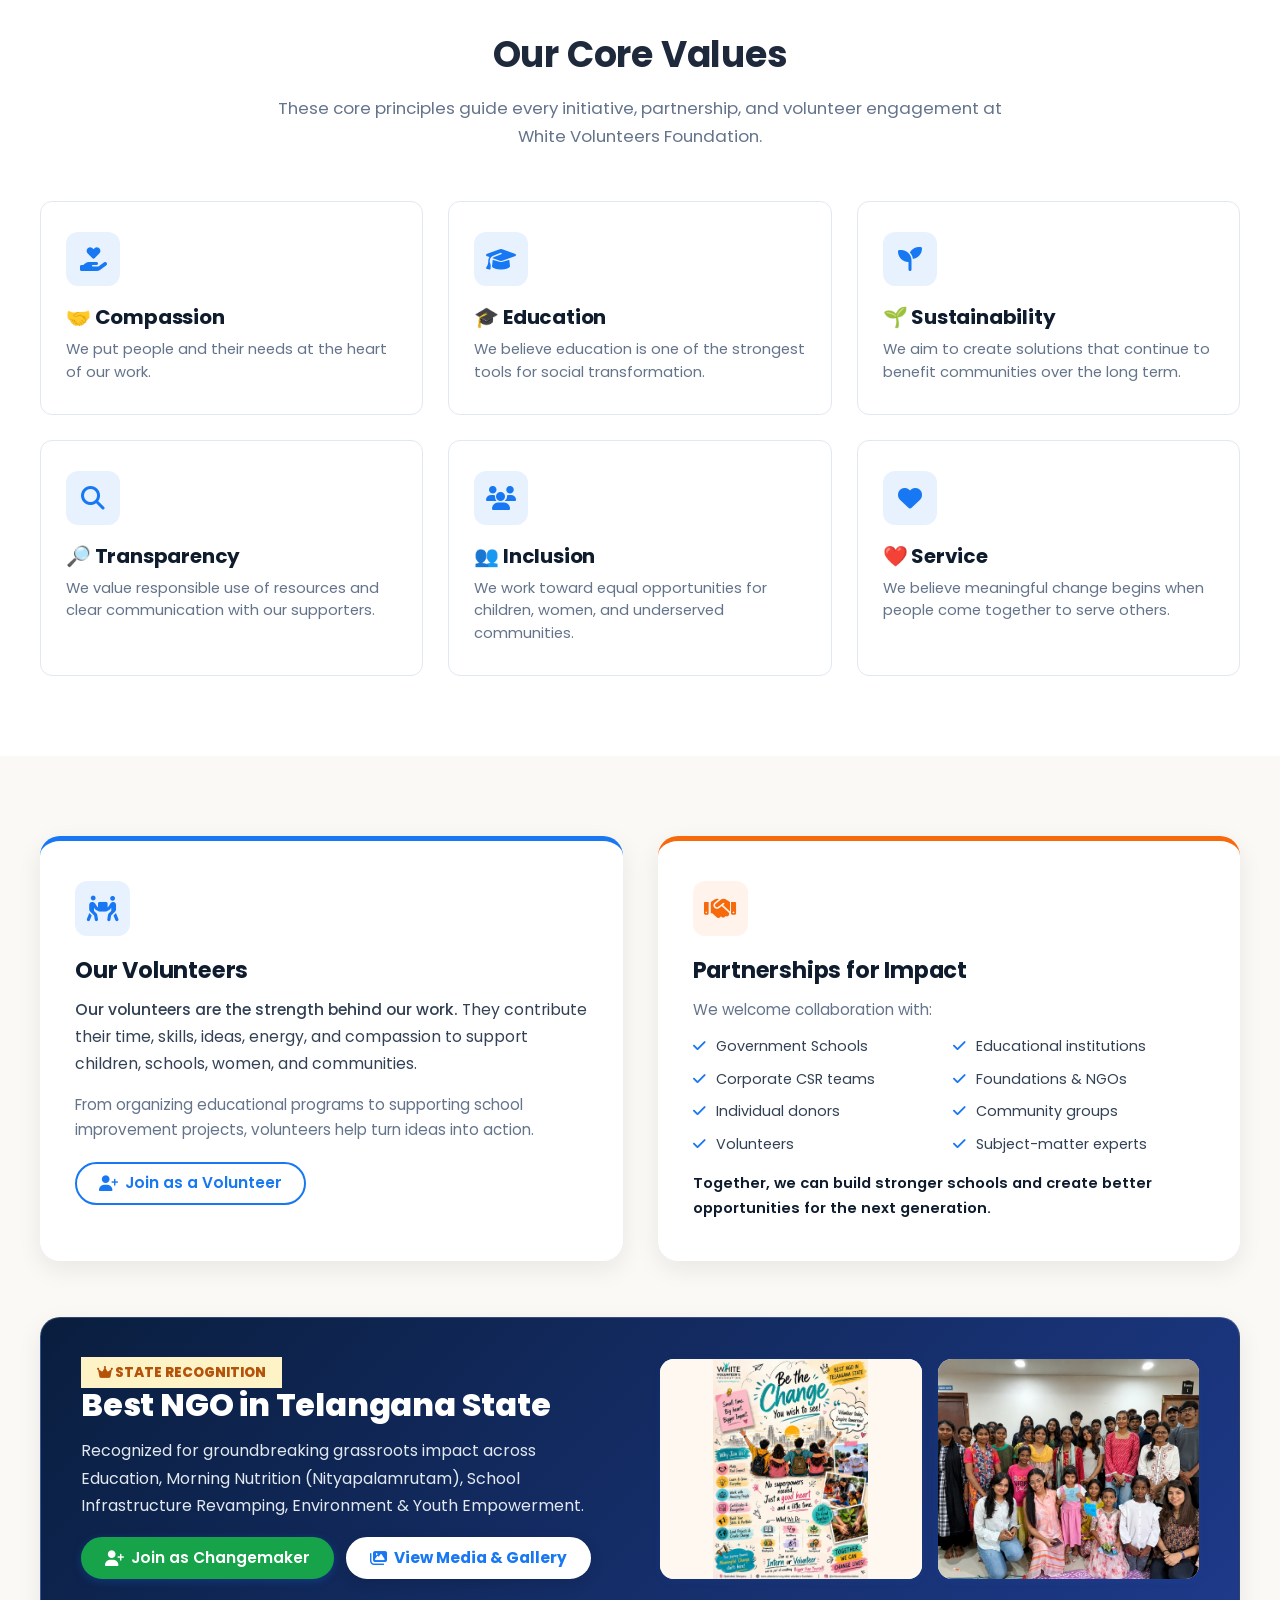
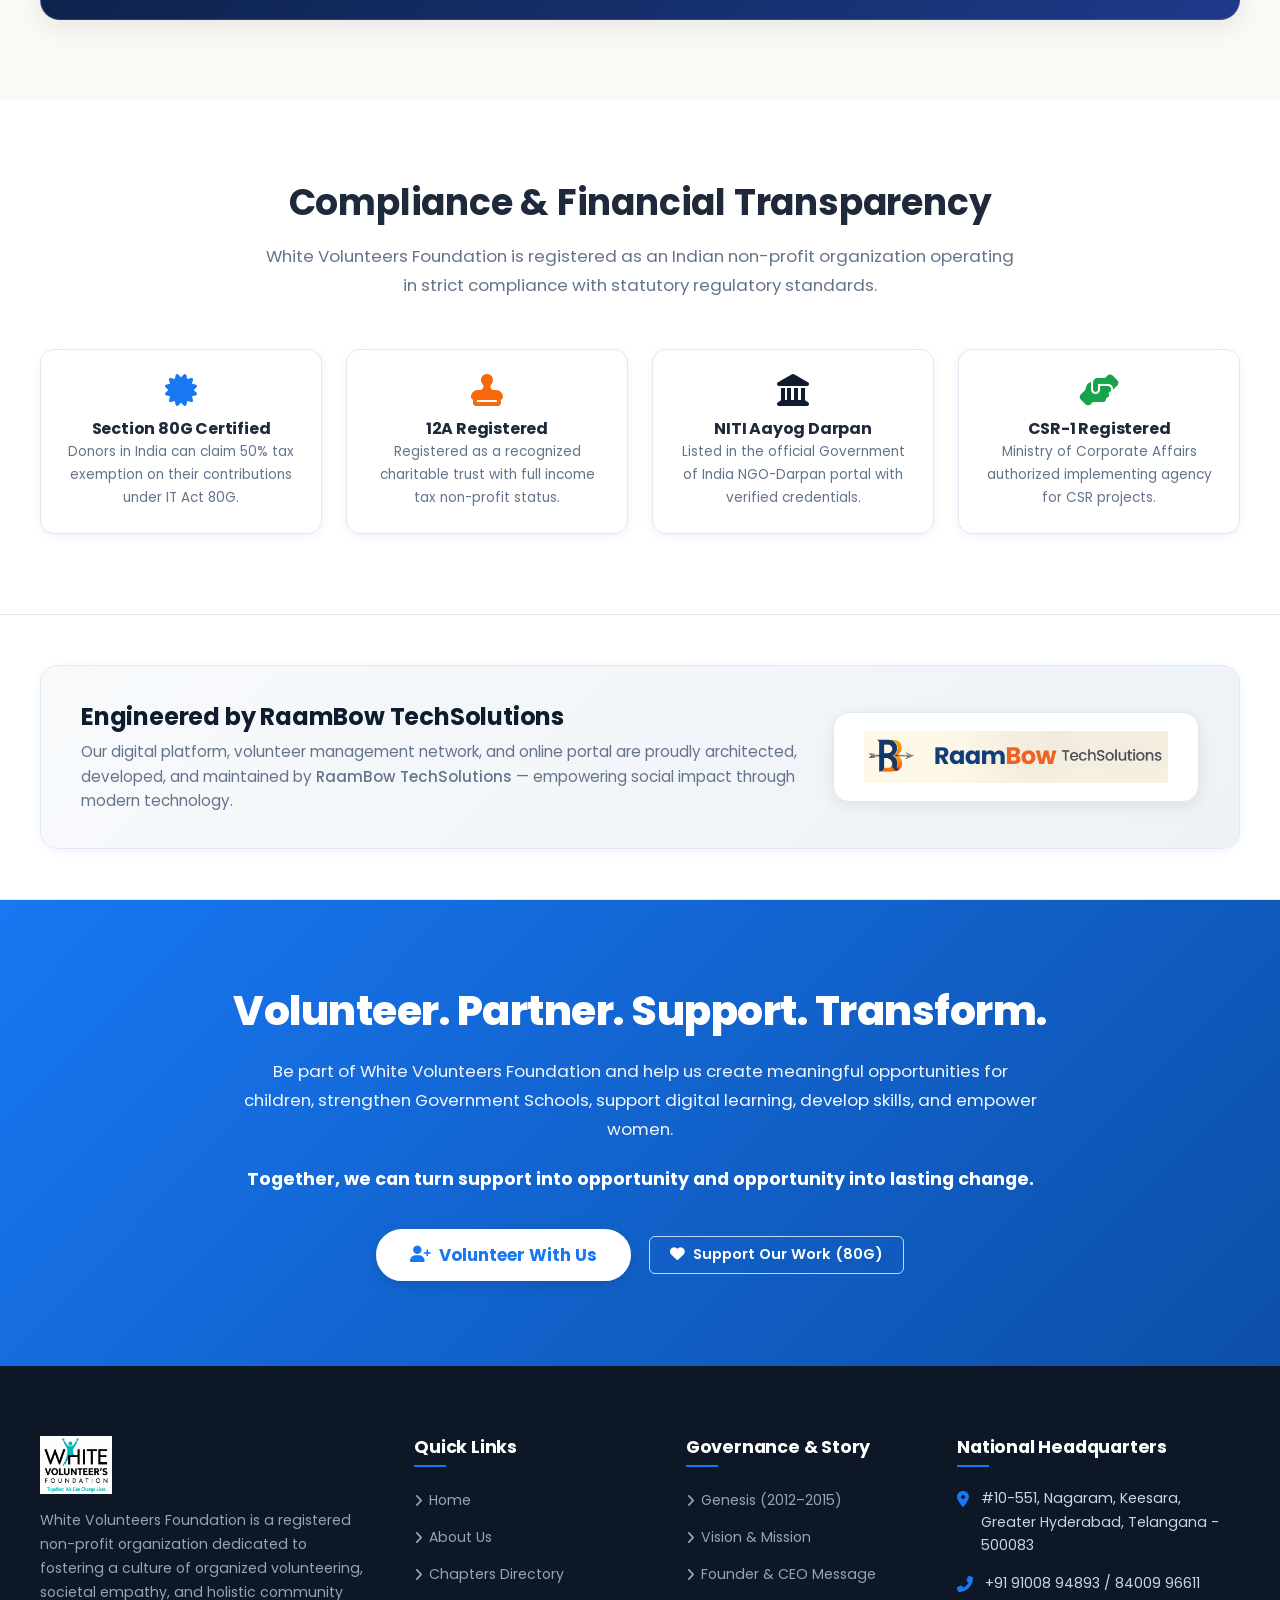
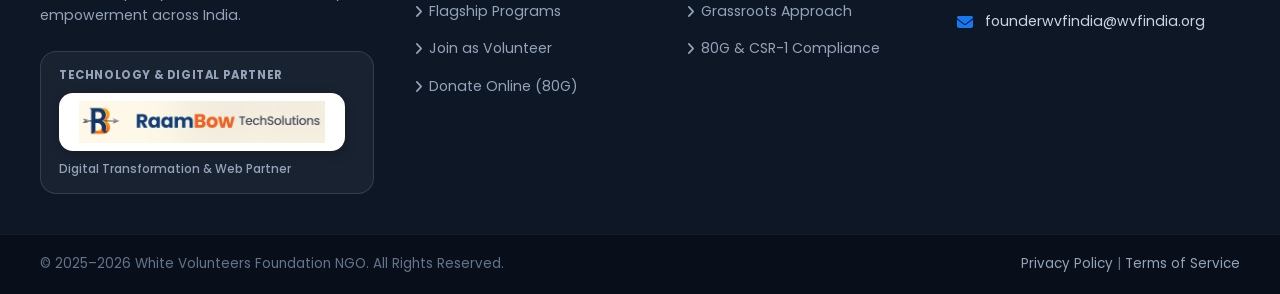
==== commit cd283451: "Fix CTA banner text and button alignment to be centered and balanced" ====
--- a/about.html
+++ b/about.html
@@ -666,15 +666,24 @@
   </section>
 
   <!-- Join Us CTA -->
-  <section style="background: linear-gradient(135deg, var(--primary) 0%, #0c4fa8 100%); color: #ffffff; padding: 70px 0; text-align: center;">
-    <div class="container">
-      <h2 style="color: #ffffff; font-size: 2.4rem; font-weight: 800; margin-bottom: 15px;">Volunteer. Partner. Support. Transform.</h2>
-      <p style="color: rgba(255, 255, 255, 0.95); max-width: 760px; margin: 0 auto 30px; font-size: 1.1rem; line-height: 1.7;">
-        Be part of White Volunteers Foundation and help us create meaningful opportunities for children, strengthen Government Schools, support digital learning, develop skills, and empower women.
-      </p>
-      <div style="display: flex; gap: 15px; justify-content: center; flex-wrap: wrap;">
-        <button class="btn btn-white btn-lg" style="background: #ffffff; color: var(--primary); font-weight: 700;" onclick="openVolunteerModal('About Bottom CTA')"><i class="fas fa-user-plus"></i> Volunteer With Us</button>
-        <button class="btn btn-outline btn-lg" style="border-color: #ffffff; color: #ffffff;" onclick="openDonateModal(1000, 'Support Our Work (80G)')"><i class="fas fa-heart"></i> Support Our Work (80G)</button>
+  <section class="cta-banner-section">
+    <div class="container">
+      <div class="cta-banner-content">
+        <h2 class="cta-banner-title">Volunteer. Partner. Support. Transform.</h2>
+        <p class="cta-banner-desc">
+          Be part of White Volunteers Foundation and help us create meaningful opportunities for children, strengthen Government Schools, support digital learning, develop skills, and empower women.
+        </p>
+        <p class="cta-banner-tagline">
+          Together, we can turn support into opportunity and opportunity into lasting change.
+        </p>
+        <div class="cta-banner-buttons">
+          <button class="btn btn-white btn-lg" onclick="openVolunteerModal('About Bottom CTA')">
+            <i class="fas fa-user-plus"></i> Volunteer With Us
+          </button>
+          <button class="btn btn-outline-white btn-lg" onclick="openDonateModal(1000, 'Support Our Work (80G)')">
+            <i class="fas fa-heart"></i> Support Our Work (80G)
+          </button>
+        </div>
       </div>
     </div>
   </section>
--- a/assets/css/style.css
+++ b/assets/css/style.css
@@ -590,6 +590,12 @@
   flex-shrink: 0;
 }
 
+/* Text Alignment & Box Utilities */
+.text-center { text-align: center !important; }
+.text-left { text-align: left !important; }
+.text-right { text-align: right !important; }
+.mx-auto { margin-left: auto !important; margin-right: auto !important; }
+
 /* Sky Blue Primary Buttons */
 .btn-primary {
   background-color: var(--primary);
@@ -631,13 +637,96 @@
 
 .btn-white {
   background: #ffffff;
-  color: var(--dark);
+  color: var(--primary) !important;
+  border: 2px solid #ffffff;
+  font-weight: 700;
+  box-shadow: 0 4px 14px rgba(0, 0, 0, 0.12);
+  transition: all 0.25s ease;
+}
+
+.btn-white:hover {
+  background: #f8fafc;
+  color: var(--primary-dark) !important;
+  transform: translateY(-2px);
+  box-shadow: 0 6px 20px rgba(0, 0, 0, 0.18);
+}
+
+.btn-outline-white {
+  background: transparent;
+  color: #ffffff !important;
+  border: 2px solid #ffffff;
+  font-weight: 700;
+  transition: all 0.25s ease;
+}
+
+.btn-outline-white:hover {
+  background: #ffffff;
+  color: var(--primary) !important;
   border-color: #ffffff;
-}
-
-.btn-white:hover {
-  background: #f1f5f9;
-  color: var(--dark);
+  transform: translateY(-2px);
+  box-shadow: 0 6px 20px rgba(0, 0, 0, 0.18);
+}
+
+/* =========================================================================
+   Call To Action (CTA) Banner Section - Perfectly Balanced & Centered
+   ========================================================================= */
+.cta-banner-section {
+  position: relative;
+  background: linear-gradient(135deg, var(--primary) 0%, #0c4fa8 100%);
+  color: #ffffff;
+  padding: clamp(60px, 8vw, 85px) 0;
+  text-align: center;
+  overflow: hidden;
+}
+
+.cta-banner-content {
+  max-width: 860px;
+  margin: 0 auto;
+  text-align: center;
+  display: flex;
+  flex-direction: column;
+  align-items: center;
+  justify-content: center;
+}
+
+.cta-banner-title {
+  color: #ffffff !important;
+  font-size: clamp(2rem, 3.2vw, 2.75rem);
+  font-weight: 800;
+  margin-bottom: 20px;
+  line-height: 1.25;
+  text-align: center;
+  letter-spacing: -0.5px;
+  width: 100%;
+}
+
+.cta-banner-desc {
+  color: rgba(255, 255, 255, 0.95);
+  font-size: clamp(1.05rem, 1.3vw, 1.18rem);
+  line-height: 1.75;
+  margin: 0 auto 20px auto;
+  text-align: center;
+  max-width: 800px;
+  width: 100%;
+}
+
+.cta-banner-tagline {
+  color: #ffffff;
+  font-weight: 700;
+  font-size: clamp(1.1rem, 1.35vw, 1.25rem);
+  margin: 0 auto 34px auto;
+  text-align: center;
+  max-width: 800px;
+  width: 100%;
+}
+
+.cta-banner-buttons {
+  display: flex;
+  gap: 18px;
+  justify-content: center;
+  align-items: center;
+  flex-wrap: wrap;
+  width: 100%;
 }
 
 /* Mobile Nav Drawer */
